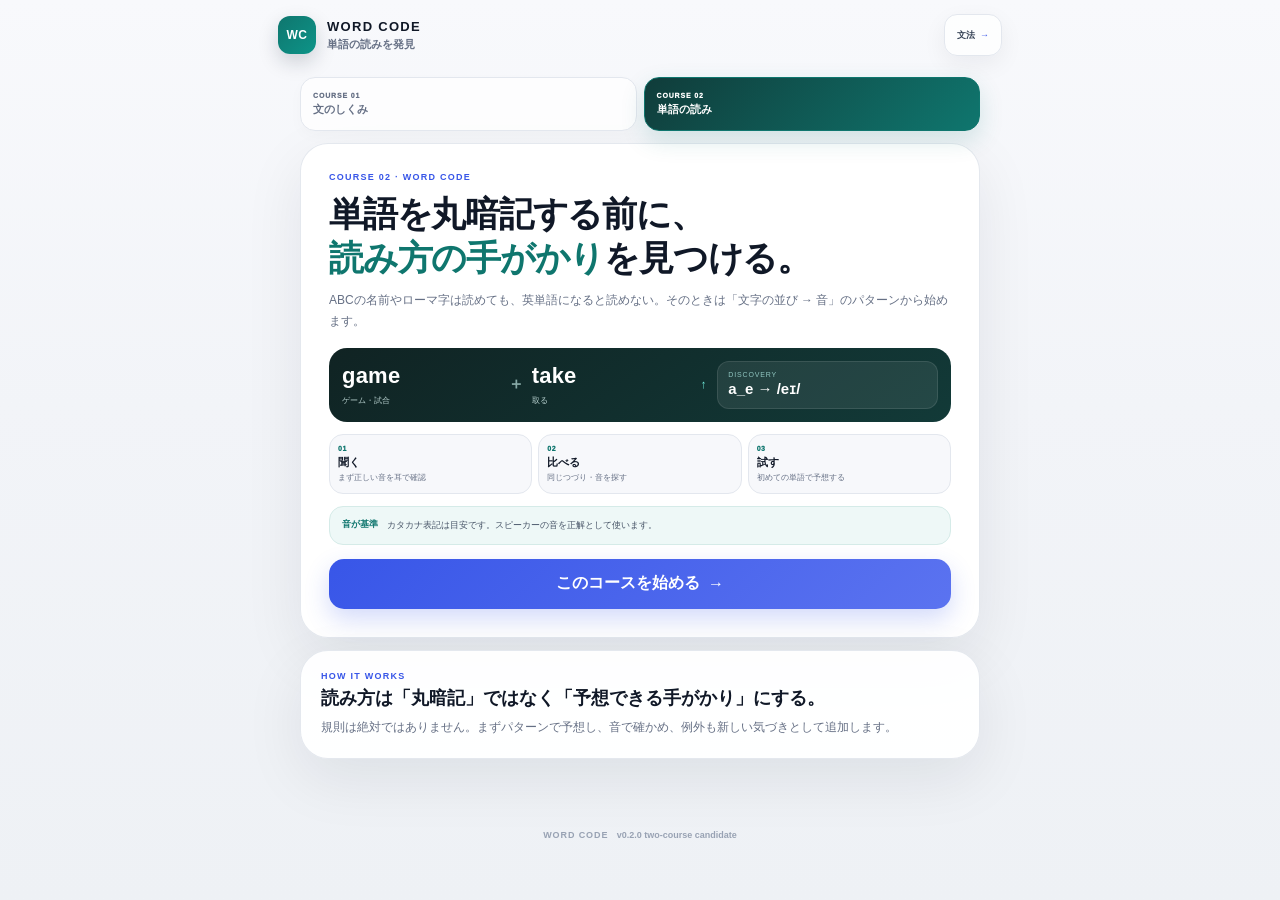
==== phonics.html @ 7e15d4ff "Update version" ====
<!doctype html>
<html lang="ja">
<head>
  <meta charset="utf-8">
  <meta name="viewport" content="width=device-width, initial-scale=1, viewport-fit=cover">
  <meta name="theme-color" content="#111a2b">
  <meta name="description" content="英単語の読み方を、音とつづりのパターンから発見する中学生向けコース。">
  <title>WORD CODE｜単語の読みを発見</title>
  <link rel="manifest" href="./manifest.webmanifest">
  <link rel="icon" href="./icon.svg" type="image/svg+xml">
  <link rel="stylesheet" href="./styles.css">
</head>
<body class="word-code-body">
  <div class="ambient ambient-one" aria-hidden="true"></div>
  <div class="ambient ambient-two" aria-hidden="true"></div>

  <header class="app-header">
    <a class="brand phonics-brand" href="./phonics.html" aria-label="WORD CODE 単語の読みを発見">
      <div class="brand-mark">WC</div>
      <div class="brand-copy"><strong>WORD CODE</strong><span>単語の読みを発見</span></div>
    </a>
    <div class="header-actions">
      <button id="phonicsHomeBtn" class="icon-button hidden" type="button" aria-label="WORD CODEホームへ戻る">
        <svg viewBox="0 0 24 24" aria-hidden="true"><path d="M4 11.5 12 5l8 6.5V20a1 1 0 0 1-1 1h-5v-6h-4v6H5a1 1 0 0 1-1-1v-8.5Z"/></svg>
      </button>
      <a class="course-jump-button" href="./index.html"><span>文法</span><b>→</b></a>
    </div>
  </header>

  <main class="shell phonics-shell">
    <section class="phonics-course-switcher" aria-label="コース切り替え">
      <a href="./index.html" class="course-tab"><small>COURSE 01</small><b>文のしくみ</b></a>
      <div class="course-tab active"><small>COURSE 02</small><b>単語の読み</b></div>
    </section>

    <section id="phonicsProgressCard" class="phonics-progress-card hidden">
      <div class="section-heading compact">
        <div><span class="section-kicker">SOUND MAP</span><h2>見つけた読みの手がかり</h2></div>
        <strong id="phonicsFoundCount" class="phonics-found-number">0</strong>
      </div>
      <div id="phonicsProgressMap" class="phonics-progress-map"></div>
    </section>

    <section id="phonicsIntroCard" class="phonics-card phonics-intro-card">
      <span class="section-kicker">COURSE 02 · WORD CODE</span>
      <h1>単語を丸暗記する前に、<br><em>読み方の手がかり</em>を見つける。</h1>
      <p class="phonics-lead">ABCの名前やローマ字は読めても、英単語になると読めない。そのときは「文字の並び → 音」のパターンから始めます。</p>
      <div class="phonics-example-hero">
        <div><span>game</span><small>ゲーム・試合</small></div>
        <i>＋</i>
        <div><span>take</span><small>取る</small></div>
        <b>→</b>
        <div class="phonics-discovery-chip"><small>DISCOVERY</small><strong>a_e → /eɪ/</strong></div>
      </div>
      <div class="phonics-principles">
        <article><span>01</span><b>聞く</b><small>まず正しい音を耳で確認</small></article>
        <article><span>02</span><b>比べる</b><small>同じつづり・音を探す</small></article>
        <article><span>03</span><b>試す</b><small>初めての単語で予想する</small></article>
      </div>
      <div class="phonics-audio-note"><b>音が基準</b><span>カタカナ表記は目安です。スピーカーの音を正解として使います。</span></div>
      <button id="phonicsStartBtn" class="primary-button full-button" type="button">このコースを始める <span>→</span></button>
    </section>

    <section id="phonicsHomeCard" class="phonics-card hidden">
      <div class="phonics-home-head"><span class="section-kicker">WORD CODE</span><h1>今日は、どう進める？</h1><p>新しい読みの手がかりを発見する。5問だけ使ってみる。見つけたパターンを振り返る。</p></div>
      <div class="mode-stack">
        <button id="phonicsDiscoverBtn" class="mode-card phonics-mode-discover" type="button"><span class="mode-index">01</span><span class="mode-copy"><b id="phonicsDiscoverTitle">読み方を発見する</b><small id="phonicsDiscoverText">似た単語を聞き比べて、次のパターンを見つける。</small></span><span class="mode-arrow">→</span></button>
        <button id="phonicsPracticeBtn" class="mode-card phonics-mode-practice" type="button"><span class="mode-index">02</span><span class="mode-copy"><b>5問だけ音を読む</b><small>発見済みのパターンだけ。苦手・久しぶりを少し多めに。</small></span><span class="mode-arrow">→</span></button>
        <button id="phonicsMemoryBtn" class="mode-card phonics-mode-memory" type="button"><span class="mode-index">03</span><span class="mode-copy"><b>5語だけ覚える</b><small>つづり → 音 → 意味をつないで、学校の単語暗記につなげる。</small></span><span class="mode-arrow">→</span></button>
        <button id="phonicsMapBtn" class="mode-card phonics-mode-map" type="button"><span class="mode-index">04</span><span class="mode-copy"><b>音の地図を見る</b><small>game / take、ee、ea など、見つけた手がかりをいつでも確認。</small></span><span class="mode-arrow">→</span></button>
      </div>
      <div class="phonics-mastery-panel"><div class="mastery-head"><span>今の手ごたえ</span><small>音のパターンごとに表示</small></div><div id="phonicsMasteryList" class="mastery-list"></div></div>
    </section>

    <section id="phonicsDiscoverCard" class="phonics-card hidden">
      <div class="phonics-question-head"><div><span id="phonicsStageCode" class="section-kicker">SOUND 01</span><h1 id="phonicsStageTitle">読み方を比べる</h1><p id="phonicsStageLead"></p></div><span id="phonicsStageCounter" class="phonics-counter">1 / 10</span></div>
      <div class="phonics-instruction"><span>LISTEN & COMPARE</span><b>単語を押して音を聞く。共通しているところを探す。</b></div>
      <div id="phonicsExampleGrid" class="phonics-word-grid"></div>
      <div class="phonics-question-box"><small>YOUR GUESS</small><b id="phonicsGuessPrompt">何が読みの手がかりになっていそう？</b><div id="phonicsGuessOptions" class="phonics-guess-options"></div></div>
    </section>

    <section id="phonicsRevealCard" class="phonics-card hidden">
      <div class="phonics-reveal-head"><span class="section-kicker">PATTERN FOUND</span><span id="phonicsRevealCode" class="phonics-pattern-pill"></span></div>
      <div class="phonics-reveal-mark">↗</div>
      <h1 id="phonicsRevealTitle"></h1>
      <div id="phonicsRevealRule" class="phonics-rule-reveal"></div>
      <div id="phonicsContrastArea" class="phonics-contrast-area"></div>
      <div class="phonics-probe-box"><span>TRY A NEW WORD</span><p>まだ音を聞かずに、今見つけた手がかりで読んでみる。</p><div id="phonicsProbeWord" class="phonics-probe-word"></div><button id="phonicsProbeAudioBtn" class="phonics-audio-primary" type="button"><span class="speaker-icon">▶</span><span>音を確かめる</span></button><p id="phonicsProbePrompt" class="phonics-probe-prompt"></p></div>
      <button id="phonicsRevealNextBtn" class="primary-button full-button" type="button" disabled>次へ <span>→</span></button>
    </section>

    <section id="phonicsMapCard" class="phonics-card hidden">
      <div class="phonics-home-head"><span class="section-kicker">SOUND MAP</span><h1>見つけた音の地図</h1><p>わからなくなったときは、ここに戻る。未発見の規則は先に見せません。</p></div>
      <div id="phonicsMapList" class="phonics-map-list"></div>
      <button id="phonicsMapHomeBtn" class="text-button full-button" type="button">ホームへ戻る</button>
    </section>

    <section id="phonicsPracticeCard" class="phonics-card hidden">
      <div class="phonics-question-head"><div><span class="section-kicker">5 WORD PRACTICE</span><h1>このつづり、どの音の仲間？</h1><p>先に予想してから、音を確かめます。</p></div><span id="phonicsPracticeCounter" class="phonics-counter">1 / 5</span></div>
      <div id="phonicsPracticeDots" class="practice-progress"></div>
      <div class="phonics-practice-stage"><span id="phonicsPracticeFocus" class="phonics-focus-label">PATTERN</span><div id="phonicsPracticeWord" class="phonics-big-word"></div><button id="phonicsMeaningBtn" class="phonics-meaning-button" type="button">意味を見る</button><p id="phonicsPracticeMeaning" class="phonics-practice-meaning hidden"></p></div>
      <div id="phonicsSoundChoices" class="phonics-sound-choices"></div>
      <button id="phonicsPracticeCheckBtn" class="primary-button full-button" type="button" disabled>答えを決める</button>
    </section>

    <section id="phonicsPracticeFeedbackCard" class="phonics-card hidden">
      <span id="phonicsFeedbackKicker" class="section-kicker">CHECK</span>
      <div id="phonicsFeedbackMark" class="phonics-reveal-mark">✓</div>
      <h1 id="phonicsFeedbackTitle"></h1>
      <div id="phonicsFeedbackRule" class="phonics-rule-reveal"></div>
      <button id="phonicsFeedbackAudioBtn" class="phonics-audio-primary" type="button"><span class="speaker-icon">▶</span><span>実際の音を聞く</span></button>
      <button id="phonicsPracticeNextBtn" class="primary-button full-button" type="button">次の単語</button>
    </section>

    <section id="phonicsMemoryCard" class="phonics-card hidden">
      <div class="phonics-question-head"><div><span class="section-kicker">WORD MEMORY · 5</span><h1>読める音から、意味につなぐ。</h1><p>単語を見て先に読んでみる。音で確かめてから、意味を選びます。</p></div><span id="phonicsMemoryCounter" class="phonics-counter">1 / 5</span></div>
      <div id="phonicsMemoryDots" class="practice-progress"></div>
      <div class="phonics-practice-stage phonics-memory-stage"><span id="phonicsMemoryPattern" class="phonics-focus-label">PATTERN</span><div id="phonicsMemoryWord" class="phonics-big-word"></div><button id="phonicsMemoryAudioBtn" class="phonics-audio-primary" type="button"><span class="speaker-icon">▶</span><span>先に読んでから、音を聞く</span></button></div>
      <div id="phonicsMemoryMeaningArea" class="phonics-memory-meaning-area hidden"><span>MEANING</span><b>この単語の意味は？</b><div id="phonicsMemoryOptions" class="phonics-memory-options"></div></div>
    </section>

    <section id="phonicsMemoryFeedbackCard" class="phonics-card hidden">
      <span id="phonicsMemoryFeedbackKicker" class="section-kicker">WORD LINK</span>
      <div id="phonicsMemoryFeedbackMark" class="phonics-reveal-mark">✓</div>
      <h1 id="phonicsMemoryFeedbackTitle"></h1>
      <div id="phonicsMemoryFeedbackBody" class="phonics-rule-reveal"></div>
      <button id="phonicsMemoryNextBtn" class="primary-button full-button" type="button">次の単語</button>
    </section>

    <section id="phonicsMemoryCompleteCard" class="phonics-card hidden">
      <span class="section-kicker">WORD MEMORY COMPLETE</span>
      <div class="challenge-complete-score"><strong id="phonicsMemoryScore">0</strong><span>/5</span></div>
      <h1>5語、つづり・音・意味をつないだ。</h1>
      <p id="phonicsMemoryMessage"></p>
      <div id="phonicsMemoryResults" class="phonics-practice-results"></div>
      <button id="phonicsMemoryAgainBtn" class="primary-button full-button" type="button">もう5語</button>
      <button id="phonicsMemoryHomeBtn" class="text-button full-button" type="button">ホームへ戻る</button>
    </section>

    <section id="phonicsPracticeCompleteCard" class="phonics-card hidden">
      <span class="section-kicker">PRACTICE COMPLETE</span>
      <div class="challenge-complete-score"><strong id="phonicsPracticeScore">0</strong><span>/5</span></div>
      <h1>5語、音の手がかりを使った。</h1>
      <p id="phonicsPracticeMessage"></p>
      <div id="phonicsPracticeResults" class="phonics-practice-results"></div>
      <button id="phonicsPracticeAgainBtn" class="primary-button full-button" type="button">もう5問</button>
      <button id="phonicsPracticeHomeBtn" class="text-button full-button" type="button">ホームへ戻る</button>
    </section>

    <section class="principle-card phonics-bottom-principle"><span class="section-kicker">HOW IT WORKS</span><h2>読み方は「丸暗記」ではなく「予想できる手がかり」にする。</h2><p>規則は絶対ではありません。まずパターンで予想し、音で確かめ、例外も新しい気づきとして追加します。</p></section>
  </main>

  <div id="phonicsToast" class="toast hidden" role="status" aria-live="polite"></div>
  <footer><p>WORD CODE <span>v0.2.0 two-course candidate</span></p></footer>
  <script src="./data/phonics-bank.js"></script>
  <script src="./phonics-core.js"></script>
  <script src="./phonics.js"></script>
</body>
</html>
---- styles.css ----
:root{
  color-scheme:light;
  --bg:#f2f4f8;--surface:#ffffff;--surface-2:#f7f8fb;--ink:#101827;--ink-2:#344054;--muted:#667085;
  --line:#e3e7ee;--line-strong:#d0d5dd;--navy:#111a2b;--accent:#3856e8;--accent-2:#5b73f0;
  --accent-soft:#eef1ff;--good:#0f8a62;--good-soft:#e9f8f2;--warn:#bd6b18;--warn-soft:#fff3df;--danger:#b42318;--danger-soft:#fff0ee;
  --s:#2f63c7;--v:#7651c7;--o:#b76121;--c:#12826d;--m:#596879;--unknown:#596579;
  --shadow:0 20px 60px rgba(16,24,39,.08);--shadow-sm:0 8px 24px rgba(16,24,39,.06);
  --radius-xl:28px;--radius-lg:20px;--radius-md:15px;--safe-bottom:env(safe-area-inset-bottom,0px)
}
*{box-sizing:border-box}
html{font-family:-apple-system,BlinkMacSystemFont,"Segoe UI","Noto Sans JP","Yu Gothic UI","Yu Gothic",Meiryo,sans-serif;background:var(--bg);color:var(--ink);-webkit-text-size-adjust:100%}
body{margin:0;min-height:100vh;min-height:100dvh;background:linear-gradient(180deg,#f8f9fc 0,#f2f4f8 45%,#eef1f5 100%);overflow-x:hidden}
button,select,input{font:inherit}button{cursor:pointer;-webkit-tap-highlight-color:transparent;touch-action:manipulation}button:focus-visible,select:focus-visible,input:focus-visible{outline:3px solid rgba(56,86,232,.28);outline-offset:3px}
svg{width:1.2em;height:1.2em;fill:none;stroke:currentColor;stroke-width:1.8;stroke-linecap:round;stroke-linejoin:round}
.hidden{display:none!important}.sr-only{position:absolute!important;width:1px!important;height:1px!important;padding:0!important;margin:-1px!important;overflow:hidden!important;clip:rect(0,0,0,0)!important;white-space:nowrap!important;border:0!important}
.ambient{position:fixed;border-radius:50%;filter:blur(80px);pointer-events:none;z-index:-1;opacity:.22}.ambient-one{width:260px;height:260px;background:#8aa0ff;top:-90px;right:-100px}.ambient-two{width:230px;height:230px;background:#a9d8cf;left:-110px;top:55vh}

.app-header{width:min(100%,760px);margin:0 auto;padding:max(14px,env(safe-area-inset-top)) 18px 8px;display:flex;align-items:center;justify-content:space-between;gap:16px}
.brand{display:flex;align-items:center;gap:11px;min-width:0}.brand-mark{width:38px;height:38px;border-radius:12px;background:var(--navy);color:#fff;display:grid;place-items:center;font-size:12px;font-weight:900;letter-spacing:.05em;box-shadow:0 8px 20px rgba(17,26,43,.18)}
.brand-copy{display:grid;line-height:1.15}.brand-copy strong{font-size:13px;letter-spacing:.1em}.brand-copy span{font-size:11px;color:var(--muted);margin-top:3px;font-weight:650}
.icon-button,.mini-button,.close-button,.notebook-button{border:0;background:transparent;color:var(--ink);display:grid;place-items:center}.icon-button{width:42px;height:42px;border-radius:13px;background:rgba(255,255,255,.78);border:1px solid rgba(227,231,238,.9);box-shadow:var(--shadow-sm)}.icon-button svg{width:20px;height:20px}.header-actions{display:flex;align-items:center;gap:7px}.notebook-button{height:42px;min-width:68px;padding:0 10px;border-radius:13px;background:rgba(255,255,255,.78);border:1px solid rgba(227,231,238,.9);box-shadow:var(--shadow-sm);display:flex;align-items:center;justify-content:center;gap:5px;font-size:10px;font-weight:850;color:var(--ink-2)}.notebook-button svg{width:17px;height:17px}.notebook-button:active{transform:scale(.98)}
.shell{width:min(100%,720px);margin:0 auto;padding:8px 14px calc(46px + var(--safe-bottom))}

.top-status{display:flex;align-items:center;justify-content:space-between;gap:8px;margin:5px 2px 12px}.scope-pill,.streak-pill{display:inline-flex;align-items:center;gap:7px;border-radius:999px;background:rgba(255,255,255,.74);border:1px solid rgba(227,231,238,.92);padding:7px 10px;font-size:11px;color:var(--ink-2);font-weight:750;backdrop-filter:blur(10px)}
.scope-pill .dot{width:7px;height:7px;border-radius:50%;background:var(--good);box-shadow:0 0 0 4px rgba(15,138,98,.08)}.streak-mark{color:var(--accent);font-weight:900}.streak-pill b{color:var(--ink);font-size:13px}
.rule-map-card,.hero-card,.home-card,.game-card,.feedback-card,.complete-card,.practice-complete-card,.principle-card{background:rgba(255,255,255,.94);border:1px solid rgba(227,231,238,.95);box-shadow:var(--shadow);border-radius:var(--radius-xl)}
.rule-map-card{padding:16px 16px 15px;margin-bottom:12px}.section-heading{display:flex;align-items:flex-start;justify-content:space-between;gap:12px}.section-heading.compact h2{font-size:15px;margin:2px 0 0}.section-kicker{display:block;font-size:9px;letter-spacing:.14em;font-weight:900;color:var(--accent)}.success-number{font-size:24px;line-height:1;color:var(--navy)}.success-number::after{content:" CLEAR";font-size:8px;letter-spacing:.09em;color:var(--muted);margin-left:4px}
.rule-map{display:grid;grid-template-columns:repeat(6,1fr);gap:0;margin-top:14px;position:relative}.rule-map::before{content:"";position:absolute;left:7%;right:7%;top:12px;height:2px;background:#e4e7ec;z-index:0}.rule-node{position:relative;z-index:1;display:grid;justify-items:center;gap:5px;min-width:0;border:0;background:transparent;padding:0;color:inherit}.rule-node.can-review{cursor:pointer}.rule-node.can-review:focus-visible .rule-dot{outline:3px solid rgba(56,86,232,.23);outline-offset:3px}.rule-node.locked{cursor:default}.rule-dot{width:25px;height:25px;border-radius:50%;background:#f2f4f7;border:2px solid #d0d5dd;display:grid;place-items:center;color:#98a2b3;font-size:9px;font-weight:900;transition:.25s}.rule-node b{font-size:9px;color:#98a2b3;white-space:nowrap}.rule-node.done .rule-dot{background:var(--navy);border-color:var(--navy);color:#fff;box-shadow:0 0 0 4px rgba(17,26,43,.07)}.rule-node.done b{color:var(--ink-2)}.rule-node.current .rule-dot{background:#fff;border-color:var(--accent);color:var(--accent);box-shadow:0 0 0 5px rgba(56,86,232,.1)}.rule-node.current b{color:var(--accent)}

.hero-card{padding:27px 20px 22px;overflow:hidden;position:relative}.hero-card::after{content:"";position:absolute;width:190px;height:190px;border:32px solid rgba(56,86,232,.035);border-radius:50%;right:-85px;top:-85px;pointer-events:none}.mission-label{display:flex;align-items:center;gap:8px;font-size:9px;letter-spacing:.13em;font-weight:900;color:var(--muted)}.mission-label i{height:1px;width:28px;background:var(--line-strong)}
.hero-card h1,.game-card h1,.feedback-card h1,.complete-card h1{font-size:clamp(27px,7vw,38px);line-height:1.25;letter-spacing:-.035em;margin:14px 0 12px}.hero-card h1 em{font-style:normal;color:var(--accent);font-size:1.12em}.hero-lead{font-size:14px;line-height:1.8;color:var(--muted);margin:0 0 20px;max-width:560px}
.starter-roles{display:grid;grid-template-columns:1fr 1fr;gap:9px}.starter-role{border-radius:17px;padding:13px;display:flex;gap:11px;align-items:center;border:1px solid transparent}.role-surface-s{background:#edf3ff;border-color:#dce7fb}.role-surface-v{background:#f3efff;border-color:#e8defb}.role-symbol{width:39px;height:39px;border-radius:12px;background:#fff;display:grid;place-items:center;font-size:18px;font-weight:950;box-shadow:0 5px 15px rgba(16,24,40,.05)}.role-surface-s .role-symbol{color:var(--s)}.role-surface-v .role-symbol{color:var(--v)}.starter-role b,.starter-role small{display:block}.starter-role b{font-size:12px}.starter-role small{font-size:9px;color:var(--muted);margin-top:3px}
.permission-note{margin:16px 0 18px;padding:12px 13px;border:1px solid var(--line);border-radius:16px;display:flex;gap:10px;align-items:flex-start;background:var(--surface-2)}.permission-icon{width:27px;height:27px;flex:0 0 27px;border-radius:9px;background:var(--navy);color:#fff;display:grid;place-items:center;font-weight:900}.permission-note p{font-size:12px;line-height:1.65;color:var(--ink-2);margin:1px 0 0}
.primary-button{border:0;background:linear-gradient(135deg,var(--accent),var(--accent-2));color:#fff;border-radius:15px;min-height:50px;padding:12px 17px;font-weight:850;box-shadow:0 10px 24px rgba(56,86,232,.22);transition:transform .12s ease,box-shadow .12s ease,opacity .12s}.primary-button:active{transform:scale(.985);box-shadow:0 6px 16px rgba(56,86,232,.2)}.primary-button:disabled{opacity:.32;box-shadow:none;cursor:not-allowed}.primary-button svg{width:19px;height:19px}.hero-action,.full-button{width:100%;display:flex;align-items:center;justify-content:center;gap:8px}.hero-action{min-height:56px;font-size:15px}

.game-card{padding:20px 16px 14px;overflow:visible}.question-head{display:flex;align-items:flex-start;justify-content:space-between;gap:12px}.question-meta{display:flex;gap:7px;align-items:center}.question-meta span{font-size:9px;letter-spacing:.09em;font-weight:900;padding:5px 7px;border-radius:7px;background:#f2f4f7;color:var(--muted)}.game-card h1{font-size:23px;margin:9px 0 5px}.question-tools{display:flex;gap:6px;flex:0 0 auto}.game-card #questionKicker{font-size:11px;color:var(--muted);margin:0;line-height:1.55}.mini-button{min-width:48px;height:48px;border-radius:14px;background:var(--surface-2);border:1px solid var(--line);font-size:9px;font-weight:800;color:var(--muted);gap:1px}.mini-button svg{width:18px;height:18px}.mini-button span{display:block}
.hint-box{margin:14px 0 0;padding:12px 13px;border-radius:15px;background:#f8f9fc;border:1px solid var(--line);color:var(--muted);font-size:11px;line-height:1.75;animation:slideDown .18s ease-out}.hint-box .hint-row+.hint-row{border-top:1px solid #eceff3;margin-top:8px;padding-top:8px}.hint-wordline{display:flex;align-items:center;justify-content:space-between;gap:8px}.hint-box strong{color:var(--ink);font-size:12px}.hint-ja{display:block;margin-top:3px;color:var(--muted)}.pos-badge{flex:0 0 auto;padding:3px 6px;border-radius:7px;background:#eef1f6;color:#596579;font-size:8px;font-weight:850;letter-spacing:.01em}
.sentence-stage{position:relative;min-height:226px;margin:15px -5px 7px;border-radius:22px;background:linear-gradient(160deg,#121b2d 0%,#172238 100%);overflow:hidden;display:grid;place-items:center;padding:23px 13px}.sentence-stage::after{content:"";position:absolute;width:160px;height:160px;border:1px solid rgba(255,255,255,.06);border-radius:50%;top:-85px;right:-50px}.stage-grid{position:absolute;inset:0;background-image:linear-gradient(rgba(255,255,255,.025) 1px,transparent 1px),linear-gradient(90deg,rgba(255,255,255,.025) 1px,transparent 1px);background-size:22px 22px;mask-image:linear-gradient(to bottom,black,transparent 90%)}
.sentence-area{position:relative;z-index:1;width:100%;display:flex;flex-wrap:wrap;justify-content:center;align-items:stretch;gap:8px}.chunk{position:relative;flex:0 1 auto;min-width:76px;min-height:70px;padding:24px 12px 11px;border:1px solid rgba(255,255,255,.15);border-radius:15px;background:rgba(255,255,255,.08);color:#fff;font-size:clamp(18px,5vw,25px);font-weight:800;letter-spacing:-.02em;backdrop-filter:blur(8px);transition:transform .12s ease,border-color .15s ease,background .15s ease;box-shadow:inset 0 1px rgba(255,255,255,.06)}.chunk:active{transform:scale(.97)}.chunk .assigned{position:absolute;top:7px;left:8px;min-width:21px;height:19px;border-radius:7px;display:grid;place-items:center;padding:0 6px;color:#fff;font-size:9px;font-weight:900;line-height:1}
.chunk[data-role="S"]{border-color:rgba(85,139,237,.75);background:rgba(47,99,199,.18)}.chunk[data-role="S"] .assigned{background:var(--s)}.chunk[data-role="V"]{border-color:rgba(167,125,232,.74);background:rgba(118,81,199,.2)}.chunk[data-role="V"] .assigned{background:var(--v)}.chunk[data-role="O"]{border-color:rgba(225,146,84,.78);background:rgba(183,97,33,.2)}.chunk[data-role="O"] .assigned{background:var(--o)}.chunk[data-role="C"]{border-color:rgba(64,183,159,.75);background:rgba(18,130,109,.2)}.chunk[data-role="C"] .assigned{background:var(--c)}.chunk[data-role="M"]{border-color:rgba(159,176,195,.68);background:rgba(89,104,121,.22)}.chunk[data-role="M"] .assigned{background:var(--m)}.chunk[data-role="?"]{border-style:dashed;border-color:rgba(255,255,255,.35);background:rgba(255,255,255,.04)}.chunk[data-role="?"] .assigned{background:var(--unknown)}
.selected-role-line{display:flex;align-items:center;gap:7px;min-height:28px;padding:0 4px;color:var(--muted)}.selected-role-line>span{font-size:8px;letter-spacing:.12em;font-weight:900}.selected-role-line b{font-size:11px;color:var(--ink)}.selected-role-line i{height:1px;flex:1;background:var(--line)}.selected-role-line small{font-size:9px}
.control-dock{position:sticky;bottom:calc(8px + var(--safe-bottom));z-index:20;margin:7px -4px -2px;padding:9px;border:1px solid rgba(218,223,232,.96);border-radius:19px;background:rgba(255,255,255,.9);box-shadow:0 14px 38px rgba(16,24,40,.14);backdrop-filter:blur(18px)}.role-palette{display:grid;grid-template-columns:repeat(3,minmax(0,1fr));gap:7px}.role-button{min-height:48px;border:1px solid var(--line);border-radius:13px;background:#f7f8fa;color:var(--ink-2);display:grid;place-items:center;padding:6px 5px;transition:.12s;overflow:hidden}.role-button .role-main{font-size:16px;font-weight:950;line-height:1}.role-button .role-sub{font-size:8px;color:var(--muted);margin-top:3px;white-space:nowrap}.role-button.active{border-color:currentColor;box-shadow:inset 0 0 0 1px currentColor;transform:translateY(-1px)}.role-button[data-role="S"].active{color:var(--s);background:#edf3ff}.role-button[data-role="V"].active{color:var(--v);background:#f3efff}.role-button[data-role="O"].active{color:var(--o);background:#fff3ea}.role-button[data-role="C"].active{color:var(--c);background:#ecf8f5}.role-button[data-role="M"].active{color:var(--m);background:#f1f4f6}.role-button[data-role="?"].active{color:var(--unknown);background:#f2f4f7}
.dock-actions{display:grid;grid-template-columns:auto 1fr;gap:8px;margin-top:8px}.text-button{border:0;background:transparent;border-radius:12px;min-width:66px;color:var(--muted);font-size:11px;font-weight:750}.check-button{min-height:49px;display:flex;align-items:center;justify-content:center;gap:7px}

.feedback-card{position:relative;padding:23px 19px 18px;overflow:hidden;animation:cardIn .28s cubic-bezier(.2,.9,.25,1)}.feedback-topline{display:flex;justify-content:space-between;align-items:center;color:var(--muted);font-size:9px;letter-spacing:.12em;font-weight:900}.feedback-pattern{color:var(--accent)}.feedback-icon{width:54px;height:54px;border-radius:17px;margin-top:18px;background:var(--good-soft);color:var(--good);display:grid;place-items:center;font-size:26px;font-weight:950}.feedback-card.is-wrong .feedback-icon{background:var(--danger-soft);color:var(--danger)}.feedback-card.is-discovery{background:linear-gradient(160deg,#111a2b,#182641);border-color:#202f4c;color:#fff}.feedback-card.is-discovery::after{content:"";position:absolute;width:210px;height:210px;border:1px solid rgba(119,145,255,.18);border-radius:50%;right:-90px;top:-80px;box-shadow:0 0 60px rgba(82,110,235,.13)}.feedback-card.is-discovery .feedback-topline,.feedback-card.is-discovery .feedback-body{color:#aebbd0}.feedback-card.is-discovery .feedback-icon{background:rgba(99,123,239,.16);border:1px solid rgba(133,152,255,.28);color:#aab9ff}.feedback-card h1{font-size:26px;margin:12px 0 9px;position:relative;z-index:1}.feedback-body{font-size:13px;line-height:1.8;color:var(--muted);position:relative;z-index:1}.feedback-body p{margin:0 0 10px}.feedback-body strong{color:var(--ink)}.feedback-card.is-discovery .feedback-body strong{color:#fff}
.discovery-box{margin:13px 0;padding:14px;border-radius:16px;background:rgba(255,255,255,.07);border:1px solid rgba(255,255,255,.1);color:#e8eef8}.discovery-box .unlock-line{display:flex;align-items:center;gap:10px;margin-bottom:7px}.discovery-box .unlock-role{width:40px;height:40px;border-radius:12px;background:#fff;color:var(--accent);display:grid;place-items:center;font-size:20px;font-weight:950}.discovery-box .unlock-copy b{display:block;font-size:13px}.discovery-box .unlock-copy span{font-size:9px;color:#aebbd0;letter-spacing:.08em}.compare-table{display:grid;grid-template-columns:1fr;gap:6px;margin:12px 0}.compare-cell{border-radius:12px;padding:10px 11px;background:rgba(255,255,255,.06);border:1px solid rgba(255,255,255,.09);font-size:11px}.compare-arrow{text-align:center;color:#8192ad;font-size:10px}.answer-strip{display:flex;flex-wrap:wrap;gap:6px;margin:16px 0}.answer-item{display:inline-flex;align-items:center;gap:5px;padding:7px 9px;border:1px solid var(--line);background:var(--surface-2);border-radius:10px;font-size:11px;color:var(--ink-2)}.answer-item strong{display:grid;place-items:center;min-width:20px;height:20px;border-radius:7px;background:var(--navy);color:#fff;font-size:9px}.feedback-card.is-discovery .answer-item{background:rgba(255,255,255,.06);border-color:rgba(255,255,255,.1);color:#e5eaf2}.feedback-card.is-discovery .answer-item strong{background:#fff;color:var(--navy)}

.complete-card{padding:28px 20px 22px;text-align:left}.complete-mark{width:52px;height:52px;border-radius:17px;background:var(--navy);color:#fff;display:grid;place-items:center;font-size:24px;font-weight:900;margin-bottom:18px}.complete-card h1{font-size:29px}.complete-card>p{font-size:13px;color:var(--muted);line-height:1.8}.rule-summary{display:grid;grid-template-columns:repeat(3,1fr);gap:7px;margin:18px 0}.rule-summary span{border:1px solid var(--line);border-radius:12px;padding:10px 5px;text-align:center;font-size:12px;font-weight:900;background:var(--surface-2)}.complete-next{padding:12px 13px;border-radius:14px;background:var(--accent-soft);color:#3443a0!important}.principle-card{margin-top:12px;padding:20px}.principle-card h2{font-size:18px;margin:5px 0 7px}.principle-card p{font-size:12px;color:var(--muted);line-height:1.8;margin:0}

.sheet-backdrop{position:fixed;inset:0;background:rgba(9,14,25,.42);backdrop-filter:blur(3px);z-index:50;animation:fadeIn .16s ease}.settings-sheet{position:fixed;z-index:60;left:50%;bottom:0;transform:translateX(-50%);width:min(100%,720px);max-height:min(88dvh,700px);overflow:auto;background:#fff;border-radius:26px 26px 0 0;padding:10px 18px calc(20px + var(--safe-bottom));box-shadow:0 -24px 70px rgba(16,24,40,.22);animation:sheetUp .24s cubic-bezier(.2,.9,.25,1)}.sheet-handle{width:38px;height:4px;border-radius:999px;background:#d0d5dd;margin:1px auto 14px}.sheet-heading{display:flex;align-items:flex-start;justify-content:space-between}.sheet-heading h2{font-size:25px;margin:3px 0 0}.close-button{width:38px;height:38px;border-radius:12px;background:#f2f4f7;font-size:23px;color:var(--muted)}.sheet-lead{font-size:12px;color:var(--muted);margin:8px 0 16px}.settings-grid{display:grid;grid-template-columns:1fr 1fr;gap:9px}.settings-grid label{font-size:10px;color:var(--muted);font-weight:800}.settings-grid select{display:block;width:100%;height:50px;margin-top:6px;padding:0 12px;border:1px solid var(--line);border-radius:13px;background:#fff;color:var(--ink);font-weight:750}.toggle-row{display:flex;justify-content:space-between;align-items:center;gap:12px;padding:14px 1px;border-bottom:1px solid var(--line)}.toggle-row span b,.toggle-row span small{display:block}.toggle-row span b{font-size:12px}.toggle-row span small{font-size:9px;color:var(--muted);margin-top:3px}.toggle-row input{position:absolute;opacity:0;pointer-events:none}.toggle-row i{position:relative;width:44px;height:25px;flex:0 0 44px;border-radius:999px;background:#d0d5dd;transition:.18s}.toggle-row i::after{content:"";position:absolute;width:19px;height:19px;left:3px;top:3px;border-radius:50%;background:#fff;box-shadow:0 2px 7px rgba(16,24,40,.15);transition:.18s}.toggle-row input:checked+i{background:var(--accent)}.toggle-row input:checked+i::after{transform:translateX(19px)}.data-chip{display:inline-block;margin:13px 0 14px;padding:6px 8px;border-radius:8px;background:var(--warn-soft);color:#925315;font-size:9px;font-weight:850}.reset-button{width:100%;min-height:42px;margin-top:8px;border:0;background:transparent;color:var(--danger);font-size:11px;font-weight:750}.fine-print{font-size:9px;color:#98a2b3;line-height:1.65;margin:8px 0 0}.notebook-sheet{position:fixed;z-index:60;left:50%;bottom:0;transform:translateX(-50%);width:min(100%,720px);max-height:min(91dvh,760px);overflow:auto;background:#fff;border-radius:26px 26px 0 0;padding:10px 18px calc(20px + var(--safe-bottom));box-shadow:0 -24px 70px rgba(16,24,40,.22);animation:sheetUp .24s cubic-bezier(.2,.9,.25,1)}.notebook-lead{max-width:560px}.notebook-status{display:flex;align-items:center;justify-content:space-between;gap:12px;margin:4px 0 13px;padding:10px 11px;border-radius:13px;background:var(--surface-2);border:1px solid var(--line)}.notebook-status span{font-size:13px;font-weight:950;color:var(--accent)}.notebook-status b{font-size:9px;color:var(--muted);letter-spacing:.04em}.notebook-list{display:grid;gap:9px;margin-bottom:14px}.note-card{scroll-margin-top:16px;border:1px solid var(--line);border-radius:18px;padding:14px;background:#fff}.note-card.is-focus{border-color:#aab7f7;box-shadow:0 0 0 4px rgba(56,86,232,.08)}.note-card-head{display:flex;align-items:center;gap:10px;margin-bottom:9px}.note-badge{min-width:45px;height:34px;padding:0 9px;border-radius:11px;background:var(--navy);color:#fff;display:grid;place-items:center;font-size:12px;font-weight:950;letter-spacing:.02em}.note-card-head div{min-width:0}.note-card-head h3{font-size:14px;margin:0 0 2px}.note-card-head p{font-size:9px;color:var(--muted);margin:0}.note-explain{font-size:12px;line-height:1.75;color:var(--ink-2);margin:0}.note-key{margin-top:10px;padding:10px 11px;border-radius:13px;background:var(--accent-soft);font-size:11px;line-height:1.65;color:#3443a0;font-weight:720}.note-compare{display:grid;grid-template-columns:1fr;gap:5px;margin-top:9px}.note-example{padding:9px 10px;border-radius:11px;background:var(--surface-2);border:1px solid var(--line);font-size:10px;color:var(--ink-2)}.note-example strong{color:var(--ink)}.note-saved{display:flex;align-items:center;gap:6px;margin-top:10px;color:var(--good);font-size:9px;font-weight:850}.note-saved::before{content:"✓";width:17px;height:17px;border-radius:6px;background:var(--good-soft);display:grid;place-items:center}.discovery-saved{margin-top:10px;padding:9px 10px;border-radius:11px;background:rgba(255,255,255,.07);border:1px solid rgba(255,255,255,.1);font-size:10px;color:#c8d2e3}.discovery-saved strong{color:#fff}.mini-button#quickNotebookBtn{color:var(--accent);background:var(--accent-soft);border-color:#dce3ff}.toast{position:fixed;z-index:100;left:50%;bottom:calc(22px + var(--safe-bottom));transform:translateX(-50%);padding:10px 14px;border-radius:999px;background:rgba(17,26,43,.94);color:#fff;font-size:11px;font-weight:750;box-shadow:0 10px 30px rgba(16,24,40,.18);animation:toastIn .18s ease}
footer{text-align:center;padding:16px 0 calc(22px + var(--safe-bottom));font-size:9px;letter-spacing:.1em;font-weight:850;color:#98a2b3}footer span{font-weight:600;letter-spacing:0;margin-left:5px}

@keyframes cardIn{from{opacity:0;transform:translateY(10px) scale(.99)}to{opacity:1;transform:none}}@keyframes sheetUp{from{transform:translate(-50%,20px);opacity:0}to{transform:translate(-50%,0);opacity:1}}@keyframes fadeIn{from{opacity:0}to{opacity:1}}@keyframes slideDown{from{opacity:0;transform:translateY(-5px)}to{opacity:1;transform:none}}@keyframes toastIn{from{opacity:0;transform:translate(-50%,8px)}to{opacity:1;transform:translate(-50%,0)}}
@media(min-width:640px){.shell{padding-left:20px;padding-right:20px}.hero-card,.home-card,.game-card,.feedback-card,.complete-card,.practice-complete-card{padding-left:28px;padding-right:28px}.sentence-stage{min-height:260px}.control-dock{position:static}.role-palette{grid-template-columns:repeat(6,1fr)}.compare-table{grid-template-columns:1fr auto 1fr;align-items:center}.compare-arrow{transform:rotate(-90deg)}}
@media(max-width:380px){.brand-copy span{display:none}.notebook-button{min-width:42px;width:42px;padding:0}.notebook-button span{display:none}.question-tools{gap:4px}.starter-roles{grid-template-columns:1fr}.rule-node b{font-size:8px}.hero-card h1{font-size:27px}.sentence-stage{min-height:210px}.chunk{min-width:70px;padding-left:9px;padding-right:9px}.settings-grid{grid-template-columns:1fr 1fr}}
@media(prefers-reduced-motion:reduce){*,*::before,*::after{scroll-behavior:auto!important;animation-duration:.01ms!important;animation-iteration-count:1!important;transition-duration:.01ms!important}}


/* v0.1.3: three-mode home + adaptive five-question practice */
.home-card{padding:24px 18px 18px;animation:cardIn .2s ease}.home-intro h1{font-size:clamp(25px,6.8vw,34px);line-height:1.25;letter-spacing:-.035em;margin:8px 0 7px}.home-intro p{font-size:12px;line-height:1.75;color:var(--muted);margin:0 0 17px}.mode-stack{display:grid;gap:9px}.mode-card{width:100%;min-height:78px;border:1px solid var(--line);border-radius:18px;background:#fff;padding:12px 12px;display:grid;grid-template-columns:34px 1fr 28px;align-items:center;gap:9px;text-align:left;color:var(--ink);box-shadow:0 5px 16px rgba(16,24,39,.035);transition:transform .12s ease,border-color .12s ease,box-shadow .12s ease}.mode-card:active{transform:scale(.988)}.mode-card:hover{border-color:#cad2e3;box-shadow:0 8px 22px rgba(16,24,39,.055)}.mode-index{width:32px;height:32px;border-radius:10px;background:var(--surface-2);display:grid;place-items:center;font-size:9px;font-weight:950;color:var(--muted);letter-spacing:.06em}.mode-copy{min-width:0}.mode-copy b,.mode-copy small{display:block}.mode-copy b{font-size:13px;line-height:1.35}.mode-copy small{margin-top:4px;font-size:9.5px;line-height:1.55;color:var(--muted)}.mode-arrow{width:28px;height:28px;border-radius:9px;display:grid;place-items:center;background:var(--surface-2);color:var(--muted);font-weight:900}.mode-discovery{background:linear-gradient(135deg,#fff,#f7f8ff);border-color:#dfe4fb}.mode-discovery .mode-index,.mode-discovery .mode-arrow{background:var(--accent-soft);color:var(--accent)}.mode-practice{background:linear-gradient(135deg,#fff,#f6fbf9);border-color:#dcece7}.mode-practice .mode-index,.mode-practice .mode-arrow{background:var(--good-soft);color:var(--good)}.mode-notebook .mode-index,.mode-notebook .mode-arrow{background:#f2f4f7;color:var(--ink-2)}
.mastery-panel{margin-top:15px;padding:13px;border-radius:16px;background:var(--surface-2);border:1px solid var(--line)}.mastery-head{display:flex;justify-content:space-between;align-items:baseline;gap:8px;margin-bottom:9px}.mastery-head span{font-size:11px;font-weight:900}.mastery-head small{font-size:8px;color:var(--muted)}.mastery-list{display:flex;flex-wrap:wrap;gap:6px}.mastery-row{display:inline-flex;align-items:center;gap:6px;min-height:29px;padding:5px 8px;border-radius:9px;background:#fff;border:1px solid var(--line);font-size:9px}.mastery-row b{font-size:10px}.mastery-row span{color:var(--muted);font-weight:750}.mastery-stable{border-color:#cce8df;background:#f7fcfa}.mastery-stable span{color:var(--good)}.mastery-review{border-color:#f3d6d2;background:#fffafa}.mastery-review span{color:var(--danger)}.mastery-almost{border-color:#f0dfc7;background:#fffcf7}.mastery-almost span{color:var(--warn)}
.practice-progress{display:grid;grid-template-columns:repeat(5,1fr);gap:6px;margin:13px 0 1px}.practice-progress span{height:27px;border-radius:9px;background:#f2f4f7;border:1px solid var(--line);display:grid;place-items:center;font-size:9px;font-weight:900;color:#98a2b3}.practice-progress span.now{background:var(--accent-soft);border-color:#cfd8ff;color:var(--accent);box-shadow:0 0 0 3px rgba(56,86,232,.06)}.practice-progress span.done.good{background:var(--good-soft);border-color:#cde9df;color:var(--good)}.practice-progress span.done.miss{background:var(--danger-soft);border-color:#f1d2cf;color:var(--danger)}
.review-retry-button,.secondary-button{width:100%;min-height:48px;border:1px solid var(--line);border-radius:14px;background:#fff;color:var(--ink-2);font-weight:820}.review-retry-button{margin:0 0 8px;display:flex;align-items:center;justify-content:center;gap:8px;border-color:#dbe1f8;background:#f8f9ff;color:#3443a0}.secondary-button:active,.review-retry-button:active{transform:scale(.988)}
.practice-complete-card{padding:24px 18px 19px;animation:cardIn .2s ease}.practice-complete-top{display:flex;align-items:flex-start;justify-content:space-between;gap:12px}.practice-complete-top h1{font-size:25px;line-height:1.25;letter-spacing:-.03em;margin:6px 0 0}.practice-score{flex:0 0 auto;font-size:34px;line-height:1;font-weight:950;color:var(--navy);letter-spacing:-.04em}.practice-score span{font-size:13px;color:var(--muted);margin-left:2px}.practice-complete-message{font-size:12px;line-height:1.75;color:var(--muted);margin:14px 0}.practice-result-list{display:grid;gap:6px;margin:0 0 15px}.practice-result{display:grid;grid-template-columns:27px 1fr auto;grid-template-areas:"no pattern state" "no detail detail";align-items:center;gap:2px 8px;padding:9px 10px;border-radius:13px;border:1px solid var(--line);background:var(--surface-2)}.result-no{grid-area:no;width:26px;height:26px;border-radius:8px;background:#fff;border:1px solid var(--line);display:grid;place-items:center;font-size:9px;font-weight:900;color:var(--muted)}.practice-result b{grid-area:pattern;font-size:11px}.result-state{grid-area:state;font-size:9px;font-weight:850}.practice-result small{grid-area:detail;font-size:8px;color:var(--muted)}.practice-result.is-good .result-state{color:var(--good)}.practice-result.is-miss .result-state{color:var(--danger)}.practice-summary-actions{display:grid;gap:7px}.practice-summary-actions .text-button{min-height:42px}
.empty-note{padding:18px;border:1px dashed var(--line-strong);border-radius:15px;text-align:center;color:var(--muted);font-size:11px;line-height:1.7;background:var(--surface-2)}

@media(max-width:420px){.home-card,.practice-complete-card{padding-left:16px;padding-right:16px}.mode-card{min-height:76px}.mode-copy small{font-size:9px}.mastery-head small{display:none}.practice-complete-top h1{font-size:23px}}
.practice-progress span.now.retry{background:var(--warn-soft);border-color:#efd3ad;color:var(--warn);box-shadow:0 0 0 3px rgba(189,107,24,.06)}

/* v0.1.4: ROLE LAB / S V O C learning page */
.learning-card{background:rgba(255,255,255,.96);border:1px solid rgba(227,231,238,.95);box-shadow:var(--shadow);border-radius:var(--radius-xl);padding:24px 16px 18px;animation:cardIn .2s ease}
.mode-learning{background:linear-gradient(135deg,#fff,#f8f8fe);border-color:#e2e2f1}.mode-learning .mode-index,.mode-learning .mode-arrow{background:#f0effb;color:#5447b5}
.learning-hero h1{font-size:clamp(27px,7vw,38px);line-height:1.22;letter-spacing:-.04em;margin:8px 0 10px}.learning-hero p{font-size:12px;line-height:1.8;color:var(--muted);margin:0}.learning-hero strong{color:var(--ink)}
.role-material-note{margin:17px 0 13px;padding:12px;border:1px solid var(--line);border-radius:17px;background:var(--surface-2);display:grid;grid-template-columns:1fr 24px 1fr;align-items:center;gap:6px}.role-material-note>div{min-width:0}.role-material-note span:not(.role-material-arrow){display:block;font-size:7px;letter-spacing:.11em;font-weight:900;color:var(--muted);margin-bottom:3px}.role-material-note b,.role-material-note small{display:block}.role-material-note b{font-size:10px}.role-material-note small{font-size:8px;color:var(--muted);margin-top:3px}.role-material-arrow{text-align:center;color:var(--accent);font-weight:950}
.learning-summary{display:grid;grid-template-columns:1fr 1fr;gap:7px;margin-bottom:20px}.learning-summary-card{min-height:74px;border:1px solid var(--line);border-radius:15px;background:#fff;padding:10px;display:grid;grid-template-columns:36px 1fr;align-items:center;gap:8px;text-align:left;color:var(--ink)}.summary-role{width:36px;height:36px;border-radius:11px;background:var(--surface-2);display:grid;place-items:center;font-size:17px;font-weight:950}.learning-summary-card b,.learning-summary-card small{display:block}.learning-summary-card b{font-size:10px;line-height:1.35}.learning-summary-card small{font-size:8px;color:var(--muted);line-height:1.35;margin-top:3px}.learning-summary-card.role-s .summary-role{background:#edf3ff;color:var(--s)}.learning-summary-card.role-v .summary-role{background:#f3efff;color:var(--v)}.learning-summary-card.role-o .summary-role{background:#fff3e9;color:var(--o)}.learning-summary-card.role-c .summary-role{background:#eaf8f4;color:var(--c)}
.learning-section-head{display:flex;justify-content:space-between;align-items:end;gap:10px;margin:0 1px 9px}.learning-section-head h2{font-size:16px;margin:2px 0 0}.learning-section-head small{font-size:8px;color:var(--muted)}
.learning-role-tabs{position:sticky;top:6px;z-index:5;display:grid;grid-template-columns:repeat(4,1fr);gap:5px;padding:5px;border-radius:16px;background:rgba(242,244,248,.94);border:1px solid var(--line);backdrop-filter:blur(12px);margin-bottom:9px}.learning-tab{min-height:47px;border:0;border-radius:12px;background:transparent;display:flex;align-items:center;justify-content:center;gap:5px;color:var(--muted)}.learning-tab strong{font-size:15px}.learning-tab span{font-size:8px;font-weight:750}.learning-tab.active{background:#fff;box-shadow:0 4px 14px rgba(16,24,40,.08);color:var(--ink)}.learning-tab.role-s.active strong{color:var(--s)}.learning-tab.role-v.active strong{color:var(--v)}.learning-tab.role-o.active strong{color:var(--o)}.learning-tab.role-c.active strong{color:var(--c)}
.learning-role-panel{border:1px solid var(--line);border-radius:20px;padding:15px 13px;background:#fff}.learning-role-head{display:flex;align-items:center;gap:11px}.role-big{width:51px;height:51px;border-radius:15px;background:var(--surface-2);display:grid;place-items:center;font-size:24px;font-weight:950}.learning-role-head>div:last-child>span{display:block;font-size:8px;letter-spacing:.12em;color:var(--muted);font-weight:900}.learning-role-head h2{font-size:17px;margin:2px 0 0}.learning-role-head h2 small{display:block;font-size:9px;color:var(--muted);margin-top:3px;font-weight:700}.learning-role-panel.role-s .role-big{background:#edf3ff;color:var(--s)}.learning-role-panel.role-v .role-big{background:#f3efff;color:var(--v)}.learning-role-panel.role-o .role-big{background:#fff3e9;color:var(--o)}.learning-role-panel.role-c .role-big{background:#eaf8f4;color:var(--c)}
.role-headline{font-size:15px;line-height:1.45;margin:14px 0 5px}.role-description{font-size:11px;line-height:1.75;color:var(--muted);margin:0 0 12px}.role-pattern-list{display:grid;gap:8px}.role-pattern-item{border:1px solid var(--line);border-radius:15px;padding:11px;background:var(--surface-2)}.pattern-top{display:grid;grid-template-columns:28px 1fr;gap:8px}.pattern-number{width:27px;height:27px;border-radius:8px;background:#fff;border:1px solid var(--line);display:grid;place-items:center;font-size:8px;font-weight:900;color:var(--muted)}.pattern-label-line{display:flex;align-items:center;gap:7px;flex-wrap:wrap}.pattern-label-line h3{font-size:11px;margin:0}.pattern-level{font-style:normal;font-size:7px;font-weight:900;padding:3px 5px;border-radius:999px}.pattern-level.is-basic{background:var(--good-soft);color:var(--good)}.pattern-level.is-later{background:var(--accent-soft);color:var(--accent)}.pattern-chips{display:flex;flex-wrap:wrap;gap:4px;margin-top:6px}.pattern-chips span{font-size:9px;font-weight:750;padding:4px 6px;border-radius:7px;background:#fff;border:1px solid var(--line);color:var(--ink-2)}.pattern-example{margin-top:9px;padding:8px 9px;border-radius:11px;background:#121b2d;color:#dbe3f2}.pattern-example>span{display:block;font-size:6px;letter-spacing:.12em;color:#8796ad;font-weight:900;margin-bottom:3px}.pattern-example p{font-size:11px;margin:0;font-weight:760;line-height:1.55}.pattern-example mark,.comparison-role-row mark{background:transparent;color:#fff;border-bottom:2px solid #7f96ff;padding-bottom:1px}.learning-role-panel.role-s .pattern-example mark{border-color:#79a6ff}.learning-role-panel.role-v .pattern-example mark{border-color:#a88cff}.learning-role-panel.role-o .pattern-example mark{border-color:#f3a45f}.learning-role-panel.role-c .pattern-example mark{border-color:#59c8b1}.pattern-note{font-size:9px;line-height:1.65;color:var(--muted);margin:7px 1px 0}.role-tip{margin-top:10px;border-radius:13px;background:var(--accent-soft);padding:10px 11px}.role-tip span{display:block;font-size:7px;letter-spacing:.12em;font-weight:950;color:var(--accent);margin-bottom:3px}.role-tip p{font-size:10px;line-height:1.65;color:#3443a0;margin:0;font-weight:700}
.same-word-card{margin-top:14px;padding:15px 13px;border-radius:19px;background:#121b2d;color:#fff}.same-word-card .section-kicker{color:#8fa4ff}.same-word-card h2{font-size:16px;margin:4px 0 5px}.same-word-card>p{font-size:10px;line-height:1.65;color:#aeb9ca;margin:0 0 10px}.comparison-rows{display:grid;gap:6px}.comparison-role-row{display:grid;grid-template-columns:35px 1fr;gap:8px;align-items:center;background:rgba(255,255,255,.06);border:1px solid rgba(255,255,255,.08);border-radius:13px;padding:9px}.comparison-role-badge{width:34px;height:34px;border-radius:10px;background:#fff;color:var(--ink);display:grid;place-items:center;font-size:14px;font-weight:950}.comparison-role-row.role-s .comparison-role-badge{color:var(--s)}.comparison-role-row.role-o .comparison-role-badge{color:var(--o)}.comparison-role-row.role-c .comparison-role-badge{color:var(--c)}.comparison-role-row p{font-size:10px;margin:0 0 2px;font-weight:800}.comparison-role-row small{font-size:8px;color:#9faabd}.comparison-conclusion{margin-top:9px;padding:9px 10px;border-radius:11px;background:rgba(255,255,255,.07);font-size:9px;line-height:1.65;color:#c5cfdd}
.learning-memory-card{margin-top:12px;padding:14px;border:1px solid var(--line);border-radius:18px;background:#fff}.learning-memory-card h2{font-size:16px;margin:4px 0 10px}.memory-lines{display:grid;grid-template-columns:1fr 1fr;gap:6px}.memory-lines p{margin:0;min-height:43px;border-radius:12px;background:var(--surface-2);border:1px solid var(--line);display:flex;align-items:center;gap:8px;padding:8px}.memory-role{width:27px;height:27px;border-radius:8px;background:#fff;display:grid;place-items:center;font-size:13px;flex:0 0 27px}.memory-lines span{font-size:9px;font-weight:750;color:var(--ink-2)}.role-s-text{color:var(--s)}.role-v-text{color:var(--v)}.role-o-text{color:var(--o)}.role-c-text{color:var(--c)}.learning-next-note{font-size:9px;line-height:1.7;color:var(--muted);margin:9px 2px 0}
@media(min-width:640px){.learning-card{padding:28px}.learning-summary{grid-template-columns:repeat(4,1fr)}.role-pattern-list{grid-template-columns:1fr 1fr}.role-pattern-item{height:100%}}
@media(max-width:380px){.learning-card{padding-left:13px;padding-right:13px}.learning-summary{grid-template-columns:1fr 1fr}.learning-summary-card{grid-template-columns:32px 1fr;padding:8px}.summary-role{width:32px;height:32px}.learning-tab span{display:none}.role-material-note b{font-size:9px}.memory-lines{grid-template-columns:1fr}}

/* v0.1.6: final challenge / transfer to exam-style questions */
.mode-challenge{background:linear-gradient(135deg,#151d31,#212d49);border-color:#253451;color:#fff;box-shadow:0 10px 28px rgba(17,26,43,.13)}
.mode-challenge .mode-copy small{color:#b8c3d7}.mode-challenge .mode-index,.mode-challenge .mode-arrow{background:rgba(255,255,255,.09);color:#dfe7f5}.mode-challenge:hover{border-color:#3f5277;box-shadow:0 12px 30px rgba(17,26,43,.17)}
.mode-challenge.is-locked{background:linear-gradient(135deg,#f4f5f7,#eceff3);border-color:#e1e5eb;color:#667085;box-shadow:none}.mode-challenge.is-locked .mode-copy small{color:#98a2b3}.mode-challenge.is-locked .mode-index,.mode-challenge.is-locked .mode-arrow{background:#e3e7ed;color:#7d8797}.mode-challenge.is-locked .mode-arrow{font-size:7px;letter-spacing:.08em}
.challenge-intro-card,.challenge-play-card,.challenge-feedback-card,.challenge-complete-card{background:rgba(255,255,255,.97);border:1px solid rgba(227,231,238,.96);box-shadow:var(--shadow);border-radius:var(--radius-xl);padding:23px 16px 18px;animation:cardIn .2s ease;overflow:hidden;position:relative}
.challenge-intro-card::before,.challenge-feedback-card::before,.challenge-complete-card::before{content:"";position:absolute;width:190px;height:190px;border-radius:50%;border:32px solid rgba(90,111,170,.045);right:-105px;top:-100px;pointer-events:none}
.challenge-hero-line{display:flex;align-items:center;justify-content:space-between;gap:10px}.challenge-level-chip{font-size:7px;letter-spacing:.08em;font-weight:900;color:#445475;background:#eef1f7;border:1px solid #dde3ed;border-radius:999px;padding:5px 7px}.challenge-intro-card h1,.challenge-feedback-card h1,.challenge-complete-card h1{font-size:clamp(27px,7vw,37px);line-height:1.22;letter-spacing:-.04em;margin:12px 0 10px}.challenge-intro-card h1 em{font-style:normal;color:#43568b}.challenge-intro-card>p{font-size:12px;line-height:1.8;color:var(--muted);margin:0 0 16px}.challenge-intro-card>p strong{color:var(--ink)}
.challenge-purpose-grid{display:grid;gap:7px;margin:0 0 12px}.challenge-purpose-grid article{display:grid;grid-template-columns:32px 1fr;grid-template-areas:"n b" "n s";gap:1px 8px;align-items:center;border:1px solid var(--line);border-radius:14px;padding:10px 11px;background:var(--surface-2)}.challenge-purpose-grid article>span{grid-area:n;width:30px;height:30px;border-radius:9px;background:#172238;color:#dce5f5;display:grid;place-items:center;font-size:8px;font-weight:950;letter-spacing:.05em}.challenge-purpose-grid b{grid-area:b;font-size:11px}.challenge-purpose-grid small{grid-area:s;font-size:8.5px;line-height:1.45;color:var(--muted)}
.challenge-rule-note{display:grid;grid-template-columns:42px 1fr;gap:8px;align-items:start;padding:11px;border-radius:14px;background:#f1f4fa;border:1px solid #e0e6f0;margin-bottom:13px}.challenge-rule-note>span{font-size:7px;letter-spacing:.13em;font-weight:950;color:#536b9e;margin-top:3px}.challenge-rule-note p{font-size:9.5px;line-height:1.65;color:#536075;margin:0}.challenge-rule-note b{color:#293955}
.challenge-primary-button{width:100%;min-height:52px;border:0;border-radius:15px;padding:12px 16px;background:linear-gradient(135deg,#172238,#2b3b5e);color:#fff;font-weight:850;box-shadow:0 10px 24px rgba(17,26,43,.18);display:flex;align-items:center;justify-content:center;gap:8px}.challenge-primary-button:active{transform:scale(.988)}.challenge-primary-button:disabled{opacity:.3;box-shadow:none;cursor:not-allowed}.challenge-primary-button span{font-weight:950}
.challenge-play-head{display:flex;justify-content:space-between;align-items:flex-start;gap:10px}.challenge-play-head h1{font-size:24px;line-height:1.25;letter-spacing:-.035em;margin:6px 0 4px}.challenge-play-head p{font-size:10px;line-height:1.55;color:var(--muted);margin:0}.challenge-word-button{flex:0 0 50px;background:#f5f7fa!important;border-color:var(--line)!important}.challenge-progress{display:grid;grid-template-columns:repeat(5,1fr);gap:6px;margin:14px 0 10px}.challenge-progress span{height:26px;border-radius:8px;background:#f2f4f7;border:1px solid var(--line);display:grid;place-items:center;font-size:8px;font-weight:900;color:#98a2b3}.challenge-progress span.now{background:#172238;border-color:#172238;color:#fff;box-shadow:0 0 0 3px rgba(23,34,56,.08)}.challenge-progress span.done.good{background:var(--good-soft);border-color:#cde9df;color:var(--good)}.challenge-progress span.done.miss{background:var(--danger-soft);border-color:#f1d2cf;color:var(--danger)}
.challenge-hint-box{margin-bottom:10px}.challenge-whole-meaning{padding:8px 0 10px;border-bottom:1px solid #e8ebf0;margin-bottom:3px}.challenge-whole-meaning b,.challenge-whole-meaning span{display:block}.challenge-whole-meaning b{font-size:8px;letter-spacing:.08em;color:#43568b;margin-bottom:3px}.challenge-whole-meaning span{font-size:10px;line-height:1.6;color:var(--ink-2)}
.challenge-question-meta{display:flex;align-items:center;justify-content:space-between;gap:8px;margin:6px 0 9px}.challenge-question-meta span,.challenge-question-meta b{font-size:7px;letter-spacing:.07em;font-weight:900;border-radius:999px;padding:5px 7px}.challenge-question-meta span{background:#172238;color:#fff}.challenge-question-meta b{background:#eef1f7;color:#536075;border:1px solid #dde3ed}
.challenge-work{margin:0 0 9px}.challenge-sentence-stage{min-height:190px;border-radius:20px;background:linear-gradient(155deg,#111a2b,#1c2942);display:grid;place-items:center;padding:18px 10px;position:relative;overflow:hidden}.challenge-sentence-stage::before{content:"";position:absolute;inset:0;background-image:linear-gradient(rgba(255,255,255,.025) 1px,transparent 1px),linear-gradient(90deg,rgba(255,255,255,.025) 1px,transparent 1px);background-size:22px 22px}.challenge-sentence-area{position:relative;z-index:1;display:flex;flex-wrap:wrap;justify-content:center;gap:7px;width:100%}.challenge-chunk{min-height:63px;min-width:72px;max-width:100%;border:1px solid rgba(255,255,255,.14);border-radius:14px;background:rgba(255,255,255,.075);color:#fff;padding:22px 10px 9px;position:relative;font-size:clamp(12px,3.4vw,17px);line-height:1.35;font-weight:780;box-shadow:inset 0 1px rgba(255,255,255,.05)}.challenge-chunk:active{transform:scale(.985)}.challenge-assigned{position:absolute;top:6px;left:7px;height:18px;min-width:19px;padding:0 5px;border-radius:6px;background:rgba(255,255,255,.11);display:grid;place-items:center;font-size:8px;font-weight:950}.challenge-chunk.has-role.role-s{border-color:rgba(76,126,224,.75)}.challenge-chunk.has-role.role-v{border-color:rgba(150,115,232,.8)}.challenge-chunk.has-role.role-o{border-color:rgba(230,145,80,.78)}.challenge-chunk.has-role.role-c{border-color:rgba(71,186,154,.78)}.challenge-chunk.has-role.role-m{border-color:rgba(160,174,194,.75)}
.challenge-role-line{display:flex;align-items:center;gap:8px;margin:8px 2px 0}.challenge-role-line>span{font-size:7px;letter-spacing:.11em;font-weight:950;color:#7c8799}.challenge-role-line b{font-size:10px}.challenge-role-line small{font-size:8px;color:var(--muted);margin-left:auto}.challenge-controls{margin-bottom:10px}.challenge-role-palette{display:grid;grid-template-columns:repeat(5,1fr);gap:5px}.challenge-role-button{height:45px;border:1px solid var(--line);border-radius:12px;background:#fff;font-size:15px;font-weight:950;color:#5d687a}.challenge-role-button.active{background:#172238;color:#fff;border-color:#172238;box-shadow:0 5px 14px rgba(17,26,43,.14)}.challenge-role-button.role-s:not(.active){color:var(--s)}.challenge-role-button.role-v:not(.active){color:var(--v)}.challenge-role-button.role-o:not(.active){color:var(--o)}.challenge-role-button.role-c:not(.active){color:var(--c)}.challenge-role-button.role-m:not(.active){color:var(--m)}.challenge-clear-button{width:100%;min-height:38px;margin-top:6px;border:0;background:transparent;color:var(--muted);font-size:9px;font-weight:800}
.challenge-gap-sentence{padding:20px 14px;border-radius:18px;background:#172238;color:#fff;font-size:clamp(18px,5vw,26px);line-height:1.55;font-weight:800;text-align:center;margin-top:4px}.challenge-gap-sentence mark{display:inline-block;background:rgba(255,255,255,.12);color:#93a9ff;border-bottom:2px solid #8298ef;border-radius:6px;padding:0 5px;margin:0 2px}.challenge-translation{font-size:10px;line-height:1.65;color:var(--muted);margin:8px 3px 0}.challenge-options{display:grid;grid-template-columns:1fr 1fr;gap:7px}.challenge-option{min-height:49px;border:1px solid var(--line);border-radius:13px;background:#fff;color:var(--ink);font-size:12px;font-weight:800}.challenge-option.selected{border-color:#2b3b5e;background:#edf1f8;color:#223454;box-shadow:0 0 0 3px rgba(43,59,94,.07)}
.challenge-order-translation{border:1px solid #e0e6f0;background:#f4f6fa;border-radius:15px;padding:11px 12px}.challenge-order-translation>span{font-size:7px;letter-spacing:.12em;font-weight:950;color:#536b9e}.challenge-order-translation p{font-size:11px;line-height:1.65;margin:3px 0 0;color:var(--ink-2);font-weight:700}.challenge-order-answer{min-height:104px;margin-top:8px;border-radius:16px;border:1px dashed #c8d0dd;background:#fbfcfe;padding:9px;display:flex;flex-wrap:wrap;align-content:flex-start;gap:6px}.order-placeholder{width:100%;align-self:center;text-align:center;color:#98a2b3;font-size:9px}.order-selected-chip{min-height:39px;border:0;border-radius:10px;background:#172238;color:#fff;padding:7px 9px;font-size:10px;font-weight:760;display:flex;align-items:center;gap:5px;text-align:left}.order-selected-chip small{width:17px;height:17px;border-radius:5px;background:rgba(255,255,255,.12);display:grid;place-items:center;font-size:7px;flex:0 0 17px}.challenge-order-pool{display:flex;flex-wrap:wrap;gap:6px}.order-pool-chip{min-height:43px;border:1px solid var(--line);border-radius:11px;background:#fff;color:var(--ink-2);padding:8px 10px;font-size:10px;font-weight:750}.order-pool-chip.used{opacity:.28}
.challenge-feedback-head{display:flex;align-items:center;justify-content:space-between;gap:10px}.challenge-pattern-reveal{font-size:9px;letter-spacing:.05em;font-weight:950;color:#43568b;background:#eef1f7;border:1px solid #dde3ed;border-radius:999px;padding:5px 8px}.challenge-feedback-mark{width:53px;height:53px;border-radius:17px;background:var(--good-soft);color:var(--good);display:grid;place-items:center;font-size:25px;font-weight:950;margin-top:14px}.challenge-feedback-card.is-wrong .challenge-feedback-mark{background:var(--warn-soft);color:var(--warn)}.challenge-feedback-card h1{font-size:25px}.challenge-answer-reveal{border-radius:16px;background:#172238;color:#fff;padding:11px;margin-bottom:10px}.challenge-structure-answer,.challenge-order-correct{display:flex;flex-wrap:wrap;gap:5px}.challenge-structure-answer span,.challenge-order-correct span{border-radius:9px;background:rgba(255,255,255,.08);padding:7px 8px;font-size:9px;line-height:1.45;display:flex;align-items:center;gap:5px}.challenge-structure-answer b{width:20px;height:20px;border-radius:6px;background:#fff;color:#172238;display:grid;place-items:center;font-size:8px}.challenge-order-correct small{width:18px;height:18px;border-radius:5px;background:rgba(255,255,255,.12);display:grid;place-items:center;font-size:7px}.challenge-gap-answer{font-size:12px;line-height:1.7;text-align:center}.challenge-gap-answer strong{color:#9fb0ff;padding:0 4px}.challenge-insight{border:1px solid #dde3ed;border-radius:15px;padding:11px;background:#f4f6fa;margin-bottom:12px}.challenge-insight>span{display:block;font-size:7px;letter-spacing:.11em;font-weight:950;color:#536b9e;margin-bottom:4px}.challenge-insight p{font-size:10px;line-height:1.65;color:#35445f;font-weight:750;margin:0 0 7px}.challenge-insight>div{font-size:8.5px;line-height:1.6;color:#68758b;border-top:1px solid #e1e6ee;padding-top:7px}
.challenge-complete-score{display:flex;align-items:end;gap:3px;margin-top:15px}.challenge-complete-score strong{font-size:54px;line-height:.85;letter-spacing:-.06em;color:#172238}.challenge-complete-score span{font-size:15px;color:var(--muted);font-weight:800}.challenge-complete-card h1{font-size:25px;margin-top:10px}.challenge-complete-card>p{font-size:11px;line-height:1.75;color:var(--muted);margin:0 0 12px}.challenge-result-list{display:grid;gap:5px;margin-bottom:12px}.challenge-result-row{display:grid;grid-template-columns:27px 1fr auto auto;align-items:center;gap:7px;border-radius:12px;background:var(--surface-2);border:1px solid var(--line);padding:8px 9px}.challenge-result-row>span{width:26px;height:26px;border-radius:8px;background:#fff;display:grid;place-items:center;border:1px solid var(--line);font-size:8px;font-weight:900}.challenge-result-row b{font-size:9px}.challenge-result-row small{font-size:7px;color:var(--muted)}.challenge-result-row em{font-style:normal;font-size:7px;font-weight:950;letter-spacing:.05em}.challenge-result-row.is-good em{color:var(--good)}.challenge-result-row.is-miss em{color:var(--warn)}.challenge-transfer-card{padding:12px;border-radius:15px;background:#172238;color:#fff;margin-bottom:11px}.challenge-transfer-card>span{display:block;font-size:7px;letter-spacing:.12em;color:#93a9d1;font-weight:950}.challenge-transfer-card b{display:block;font-size:10px;line-height:1.6;margin:4px 0}.challenge-transfer-card p{font-size:8.5px;line-height:1.6;color:#b7c3d6;margin:0}.challenge-summary-actions{display:grid;gap:6px}
@media(min-width:640px){.challenge-intro-card,.challenge-play-card,.challenge-feedback-card,.challenge-complete-card{padding:28px}.challenge-purpose-grid{grid-template-columns:repeat(3,1fr)}.challenge-purpose-grid article{grid-template-columns:1fr;grid-template-areas:"n" "b" "s";align-content:start}.challenge-purpose-grid article>span{margin-bottom:5px}.challenge-sentence-stage{min-height:230px}.challenge-options{grid-template-columns:repeat(4,1fr)}}
@media(max-width:380px){.challenge-intro-card,.challenge-play-card,.challenge-feedback-card,.challenge-complete-card{padding-left:13px;padding-right:13px}.challenge-play-head h1{font-size:21px}.challenge-role-button{height:43px}.challenge-chunk{min-width:66px;padding-left:8px;padding-right:8px}.challenge-options{grid-template-columns:1fr 1fr}}
.complete-actions{display:grid;gap:7px;margin-top:13px}.complete-actions .secondary-button{min-height:48px}

/* v0.2.0: two-course architecture / WORD CODE phonics discovery */
.phonics-brand{text-decoration:none;color:inherit}.phonics-brand .brand-mark{background:linear-gradient(135deg,#0f766e,#0d9488)}
.course-jump-button{height:42px;min-width:58px;border-radius:13px;background:rgba(255,255,255,.8);border:1px solid var(--line);display:flex;align-items:center;justify-content:center;gap:5px;text-decoration:none;color:var(--ink-2);font-size:9px;font-weight:900;box-shadow:var(--shadow-sm)}.course-jump-button b{color:var(--accent)}
.phonics-course-switcher{display:grid;grid-template-columns:1fr 1fr;gap:7px;margin:5px 0 12px}.course-tab{min-height:54px;border-radius:15px;border:1px solid var(--line);background:rgba(255,255,255,.78);padding:10px 12px;text-decoration:none;color:var(--muted);display:flex;flex-direction:column;justify-content:center;box-shadow:0 5px 15px rgba(16,24,39,.025)}.course-tab small{font-size:7px;letter-spacing:.12em;font-weight:950}.course-tab b{font-size:11px;margin-top:3px}.course-tab.active{background:linear-gradient(135deg,#103c3a,#0f766e);border-color:#0f766e;color:#fff;box-shadow:0 9px 24px rgba(15,118,110,.16)}
.phonics-progress-card,.phonics-card{background:rgba(255,255,255,.96);border:1px solid rgba(227,231,238,.95);box-shadow:var(--shadow);border-radius:var(--radius-xl)}.phonics-progress-card{padding:15px 15px 14px;margin-bottom:12px}.phonics-found-number{font-size:24px;line-height:1;color:#0f766e}.phonics-found-number::after{content:" FOUND";font-size:7px;letter-spacing:.1em;color:var(--muted);margin-left:3px}.phonics-progress-map{display:flex;gap:5px;overflow-x:auto;padding:12px 1px 2px;scrollbar-width:none}.phonics-progress-map::-webkit-scrollbar{display:none}.phonics-progress-node{flex:0 0 48px;display:grid;justify-items:center;gap:5px}.phonics-progress-node span{width:25px;height:25px;border-radius:50%;display:grid;place-items:center;border:2px solid #d0d5dd;background:#f2f4f7;color:#98a2b3;font-size:8px;font-weight:950}.phonics-progress-node b{font-size:7px;color:#98a2b3;white-space:nowrap;max-width:48px;overflow:hidden;text-overflow:ellipsis}.phonics-progress-node.done span{background:#0f766e;border-color:#0f766e;color:#fff}.phonics-progress-node.done b{color:#344054}.phonics-progress-node.current span{background:#fff;border-color:#0f766e;color:#0f766e;box-shadow:0 0 0 4px rgba(15,118,110,.1)}.phonics-progress-node.current b{color:#0f766e}
.phonics-card{padding:24px 17px 18px;animation:cardIn .2s ease}.phonics-card h1{font-size:clamp(25px,6.8vw,35px);line-height:1.25;letter-spacing:-.035em;margin:10px 0 10px}.phonics-card h1 em{font-style:normal;color:#0f766e}.phonics-lead,.phonics-home-head p,.phonics-question-head p{font-size:12px;line-height:1.75;color:var(--muted);margin:0 0 16px}.phonics-example-hero{display:grid;grid-template-columns:1fr auto 1fr;gap:8px;align-items:center;padding:13px;border-radius:18px;background:linear-gradient(145deg,#102323,#123a38);color:#fff;margin-bottom:12px}.phonics-example-hero>div:not(.phonics-discovery-chip){min-width:0}.phonics-example-hero span{display:block;font-size:22px;font-weight:900;letter-spacing:.01em}.phonics-example-hero small{font-size:8px;color:#b9d2d0}.phonics-example-hero i{font-style:normal;color:#88aaa7;font-weight:900}.phonics-example-hero>b{grid-column:1/-1;text-align:center;color:#6ee7d8;font-size:12px}.phonics-discovery-chip{grid-column:1/-1;padding:9px 10px;border-radius:12px;background:rgba(255,255,255,.08);border:1px solid rgba(255,255,255,.1)}.phonics-discovery-chip small,.phonics-discovery-chip strong{display:block}.phonics-discovery-chip small{font-size:7px;letter-spacing:.12em;color:#91c7c1}.phonics-discovery-chip strong{font-size:15px;margin-top:2px}.phonics-principles{display:grid;grid-template-columns:repeat(3,1fr);gap:6px;margin-bottom:12px}.phonics-principles article{min-width:0;border:1px solid var(--line);border-radius:14px;background:var(--surface-2);padding:10px 8px}.phonics-principles span,.phonics-principles b,.phonics-principles small{display:block}.phonics-principles span{font-size:7px;color:#0f766e;font-weight:950;letter-spacing:.08em}.phonics-principles b{font-size:11px;margin:3px 0}.phonics-principles small{font-size:7.5px;line-height:1.45;color:var(--muted)}.phonics-audio-note{display:grid;grid-template-columns:auto 1fr;gap:9px;align-items:start;padding:11px 12px;border-radius:14px;background:#eef8f7;border:1px solid #d5ebe8;margin-bottom:14px}.phonics-audio-note b{font-size:9px;color:#0f766e}.phonics-audio-note span{font-size:9px;line-height:1.6;color:#475467}.phonics-home-head h1{font-size:27px}.phonics-mode-discover{background:linear-gradient(135deg,#fff,#f0fbf9);border-color:#d5ebe8}.phonics-mode-discover .mode-index,.phonics-mode-discover .mode-arrow{background:#e2f6f3;color:#0f766e}.phonics-mode-practice{background:linear-gradient(135deg,#fff,#f7f8ff);border-color:#dfe4fb}.phonics-mode-practice .mode-index,.phonics-mode-practice .mode-arrow{background:#eef1ff;color:#3856e8}.phonics-mode-map .mode-index,.phonics-mode-map .mode-arrow{background:#f2f4f7;color:#475467}.phonics-mastery-panel{margin-top:13px;padding-top:11px;border-top:1px solid var(--line)}.phonics-empty-mastery{font-size:9px;line-height:1.6;color:var(--muted);padding:10px 2px}
.phonics-question-head{display:flex;align-items:flex-start;justify-content:space-between;gap:10px}.phonics-question-head h1{font-size:24px;margin:6px 0 4px}.phonics-counter{flex:0 0 auto;border-radius:999px;background:#eef8f7;border:1px solid #d5ebe8;color:#0f766e;padding:6px 8px;font-size:8px;font-weight:950}.phonics-instruction{padding:10px 11px;border-radius:14px;background:#122726;color:#fff;margin-bottom:11px}.phonics-instruction span,.phonics-instruction b{display:block}.phonics-instruction span{font-size:7px;letter-spacing:.12em;color:#7fd3ca;font-weight:950}.phonics-instruction b{font-size:9.5px;line-height:1.55;margin-top:3px}.phonics-word-grid{display:grid;grid-template-columns:1fr 1fr;gap:7px}.phonics-word-card{min-height:92px;border:1px solid var(--line);border-radius:16px;background:#fff;padding:13px 10px;text-align:left;box-shadow:0 5px 15px rgba(16,24,39,.025)}.phonics-word-card:active{transform:scale(.985)}.phonics-word-text{display:block;font-size:23px;font-weight:900;letter-spacing:-.02em;color:#172238}.phonics-word-card mark,.phonics-big-word mark,.phonics-probe-word mark,.phonics-feedback-word mark{background:#dff7f3;color:#087267;border-radius:5px;padding:0 2px}.phonics-word-card small{display:block;font-size:8px;color:var(--muted);margin-top:4px}.phonics-word-card i{display:block;font-style:normal;font-size:8px;font-weight:900;color:#0f766e;margin-top:9px}.phonics-question-box{margin-top:11px;padding:12px;border:1px solid var(--line);border-radius:17px;background:var(--surface-2)}.phonics-question-box>small{display:block;font-size:7px;letter-spacing:.12em;color:#0f766e;font-weight:950}.phonics-question-box>b{display:block;font-size:10px;line-height:1.6;margin:4px 0 9px}.phonics-guess-options{display:grid;gap:6px}.phonics-guess-button{min-height:47px;border:1px solid var(--line);border-radius:12px;background:#fff;color:#344054;text-align:left;padding:9px 11px;font-size:10px;font-weight:800}.phonics-guess-button:active{transform:scale(.99)}
.phonics-reveal-head{display:flex;align-items:center;justify-content:space-between;gap:8px}.phonics-pattern-pill{border-radius:999px;background:#e2f6f3;color:#0f766e;border:1px solid #cce9e4;padding:5px 8px;font-size:8px;font-weight:950}.phonics-reveal-mark{width:51px;height:51px;border-radius:16px;background:#e2f6f3;color:#0f766e;display:grid;place-items:center;font-size:24px;font-weight:950;margin-top:14px}.phonics-reveal-card h1{font-size:25px}.phonics-rule-reveal{padding:12px;border-radius:16px;background:#f4f8f8;border:1px solid #dcebea;margin-bottom:11px}.phonics-rule-reveal p{font-size:10px;line-height:1.7;color:#344054;margin:8px 0 5px;font-weight:720}.phonics-rule-reveal>small{font-size:8.5px;line-height:1.6;color:var(--muted)}.phonics-sound-result{display:flex;align-items:end;gap:9px}.phonics-sound-result strong{font-size:25px;color:#0f766e}.phonics-sound-result span{font-size:9px;color:#475467;padding-bottom:3px}.phonics-contrast-area{display:grid;gap:6px;margin-bottom:11px}.phonics-contrast-row{display:grid;grid-template-columns:1fr auto 1fr;align-items:center;gap:6px;padding:8px;border:1px solid var(--line);border-radius:13px}.phonics-contrast-row button{min-height:38px;border:0;border-radius:10px;background:#172238;color:#fff;font-size:12px;font-weight:850}.phonics-contrast-row b{color:#0f766e}.phonics-contrast-row small{grid-column:1/-1;text-align:center;font-size:7.5px;color:var(--muted)}.phonics-probe-box{padding:13px;border-radius:17px;background:#172238;color:#fff;margin-bottom:11px}.phonics-probe-box>span{display:block;font-size:7px;letter-spacing:.12em;color:#77cfc6;font-weight:950}.phonics-probe-box>p{font-size:8.5px;line-height:1.6;color:#bac4d4}.phonics-probe-word{text-align:center;padding:9px 0}.phonics-probe-word strong{display:block;font-size:35px;letter-spacing:-.03em}.phonics-probe-word small{display:block;color:#9eabbf;font-size:8px;margin-top:3px}.phonics-audio-primary{width:100%;min-height:49px;border:1px solid rgba(255,255,255,.12);border-radius:13px;background:rgba(255,255,255,.08);color:#fff;display:flex;align-items:center;justify-content:center;gap:7px;font-size:10px;font-weight:850}.phonics-audio-primary.heard{background:rgba(72,187,164,.16);border-color:rgba(91,207,183,.28)}.speaker-icon{width:24px;height:24px;border-radius:8px;background:rgba(255,255,255,.1);display:grid;place-items:center;font-size:8px}.phonics-probe-prompt{text-align:center!important;margin-bottom:0!important}
.phonics-map-list{display:grid;gap:8px;margin-bottom:12px}.phonics-map-item{border:1px solid var(--line);border-radius:16px;background:#fff;padding:11px}.phonics-map-item-head{display:flex;align-items:center;gap:7px;flex-wrap:wrap}.phonics-map-item-head span{font-size:7px;color:#0f766e;font-weight:950;letter-spacing:.08em}.phonics-map-item-head b{font-size:11px}.phonics-map-item-head strong{margin-left:auto;font-size:13px;color:#0f766e}.phonics-map-item p{font-size:9px;line-height:1.6;color:#475467;margin:6px 0}.phonics-map-examples{display:flex;flex-wrap:wrap;gap:5px}.phonics-map-examples button{min-height:34px;border:1px solid #dcebea;border-radius:9px;background:#f3faf9;color:#245b56;padding:6px 8px;font-size:9px;font-weight:800}.phonics-map-examples small{font-size:6px;color:#0f766e}.phonics-map-note{display:block;border-top:1px solid var(--line);margin-top:8px;padding-top:7px;font-size:7.5px;line-height:1.55;color:var(--muted)}
.phonics-practice-stage{min-height:205px;border-radius:21px;background:linear-gradient(155deg,#111a2b,#183b39);color:#fff;display:grid;place-items:center;align-content:center;padding:18px 12px;margin:10px 0;position:relative;overflow:hidden}.phonics-focus-label{font-size:7px;letter-spacing:.12em;color:#82cfc7;font-weight:950}.phonics-big-word{font-size:clamp(42px,13vw,62px);font-weight:920;letter-spacing:-.045em;margin:7px 0}.phonics-meaning-button{border:1px solid rgba(255,255,255,.15);border-radius:999px;background:rgba(255,255,255,.07);color:#c4d0df;min-height:34px;padding:5px 10px;font-size:8px;font-weight:800}.phonics-practice-meaning{font-size:9px;color:#d5e0eb;margin:8px 0 0}.phonics-sound-choices{display:grid;grid-template-columns:1fr 1fr;gap:6px;margin-bottom:9px}.phonics-sound-choice{min-height:55px;border:1px solid var(--line);border-radius:13px;background:#fff;color:#344054;padding:8px}.phonics-sound-choice b,.phonics-sound-choice small{display:block}.phonics-sound-choice b{font-size:14px}.phonics-sound-choice small{font-size:7.5px;color:var(--muted);margin-top:2px}.phonics-sound-choice.selected{border-color:#0f766e;background:#effaf8;box-shadow:0 0 0 3px rgba(15,118,110,.08)}.phonics-feedback-word{font-size:30px;font-weight:900;color:#172238}.phonics-feedback-card .phonics-audio-primary{background:#172238;border-color:#172238;margin-bottom:8px}.phonics-practice-results{display:grid;gap:5px;margin:10px 0 12px}.phonics-bottom-principle{margin-top:12px}
.course-switch-panel{display:grid;grid-template-columns:1fr 1fr;gap:7px;margin-bottom:14px}.course-switch-card{min-height:68px;border:1px solid var(--line);border-radius:16px;padding:10px;text-decoration:none;color:var(--ink-2);background:#fff;display:flex;flex-direction:column;justify-content:center}.course-switch-card small{font-size:7px;letter-spacing:.1em;font-weight:950;color:var(--muted)}.course-switch-card b{font-size:11px;margin-top:3px}.course-switch-card.active{background:#172238;color:#fff;border-color:#172238}.course-switch-card.active small{color:#aab6c9}.course-switch-card.phonics-link{background:linear-gradient(135deg,#f3fbfa,#e9f7f5);border-color:#cfe8e4}.course-switch-card.phonics-link b{color:#0f766e}
@media(min-width:640px){.phonics-card{padding:28px}.phonics-word-grid{grid-template-columns:repeat(4,1fr)}.phonics-guess-options{grid-template-columns:repeat(3,1fr)}.phonics-sound-choices{grid-template-columns:repeat(3,1fr)}.phonics-example-hero{grid-template-columns:1fr auto 1fr auto 1.4fr}.phonics-example-hero>b,.phonics-discovery-chip{grid-column:auto}.phonics-example-hero>b{transform:rotate(-90deg)}}
@media(max-width:380px){.phonics-card{padding-left:13px;padding-right:13px}.phonics-word-text{font-size:21px}.phonics-principles small{font-size:7px}.phonics-progress-node{flex-basis:44px}.course-tab{padding:8px 9px}}
.intro-course-alternative{margin-top:8px;min-height:52px;border:1px solid #cfe8e4;border-radius:14px;background:#f1faf9;text-decoration:none;color:#175e58;padding:9px 12px;display:flex;flex-direction:column;justify-content:center}.intro-course-alternative small{font-size:7px;letter-spacing:.12em;font-weight:950;color:#0f766e}.intro-course-alternative b{font-size:9px;line-height:1.55;margin-top:2px}
.phonics-mode-memory{background:linear-gradient(135deg,#fff,#fff9f2);border-color:#f0e2cf}.phonics-mode-memory .mode-index,.phonics-mode-memory .mode-arrow{background:#fff0dc;color:#a25b13}.phonics-memory-stage .phonics-audio-primary{max-width:290px;margin-top:4px}.phonics-memory-meaning-area{margin-top:10px;padding:12px;border:1px solid var(--line);border-radius:16px;background:var(--surface-2)}.phonics-memory-meaning-area>span{display:block;font-size:7px;letter-spacing:.12em;font-weight:950;color:#a25b13}.phonics-memory-meaning-area>b{display:block;font-size:10px;margin:4px 0 9px}.phonics-memory-options{display:grid;grid-template-columns:1fr 1fr;gap:6px}.phonics-memory-option{min-height:48px;border:1px solid var(--line);border-radius:12px;background:#fff;color:#344054;padding:8px;font-size:10px;font-weight:800}.phonics-memory-option:active{transform:scale(.985)}
.intro-course-switch{margin:13px 0 16px}.intro-course-switch .course-switch-card{min-height:56px}
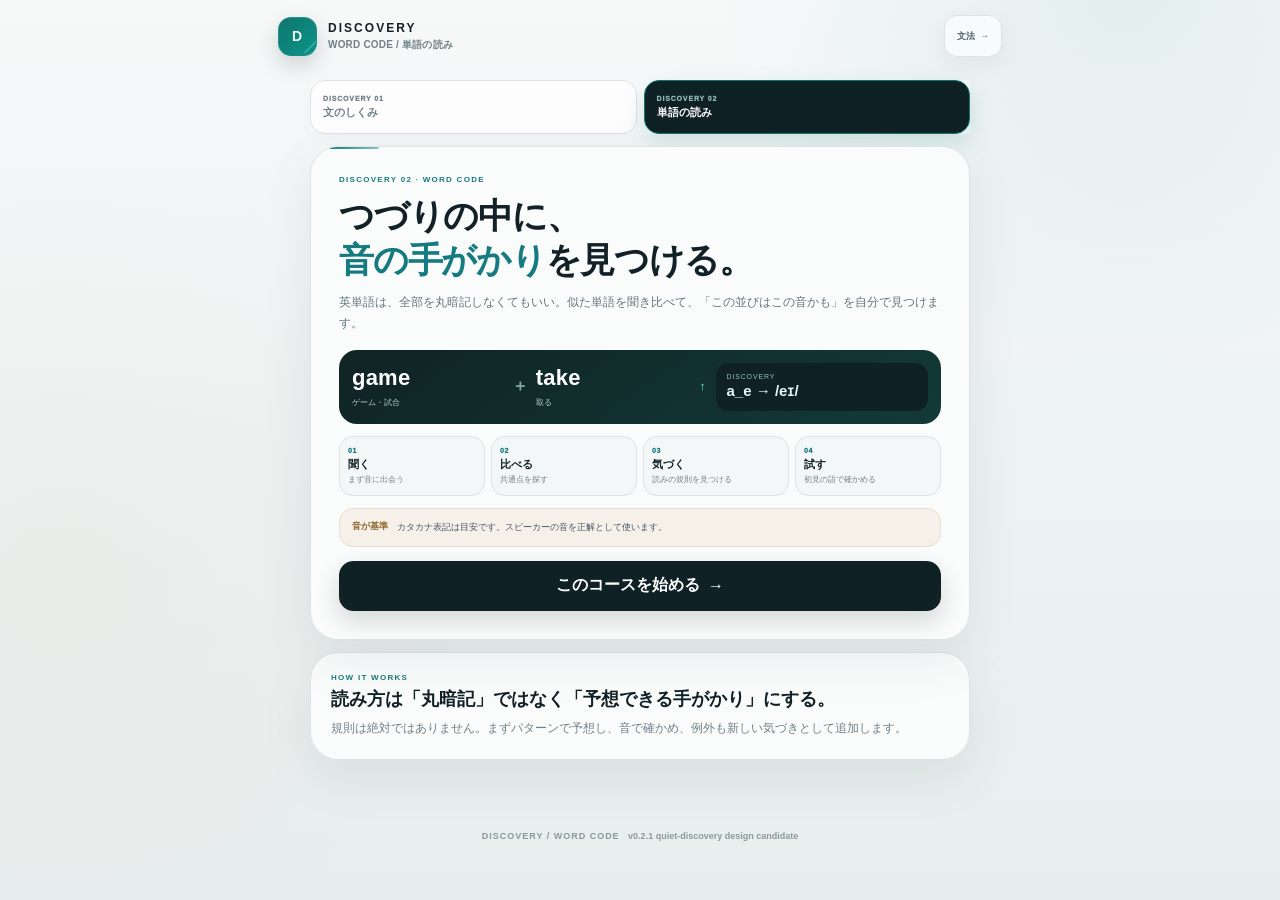
==== commit 908bc089: "Update to v0.2.1 quiet discovery design" ====
--- a/phonics.html
+++ b/phonics.html
@@ -5,7 +5,7 @@
   <meta name="viewport" content="width=device-width, initial-scale=1, viewport-fit=cover">
   <meta name="theme-color" content="#111a2b">
   <meta name="description" content="英単語の読み方を、音とつづりのパターンから発見する中学生向けコース。">
-  <title>WORD CODE｜単語の読みを発見</title>
+  <title>DISCOVERY｜単語の読みを発見</title>
   <link rel="manifest" href="./manifest.webmanifest">
   <link rel="icon" href="./icon.svg" type="image/svg+xml">
   <link rel="stylesheet" href="./styles.css">
@@ -15,9 +15,9 @@
   <div class="ambient ambient-two" aria-hidden="true"></div>
 
   <header class="app-header">
-    <a class="brand phonics-brand" href="./phonics.html" aria-label="WORD CODE 単語の読みを発見">
-      <div class="brand-mark">WC</div>
-      <div class="brand-copy"><strong>WORD CODE</strong><span>単語の読みを発見</span></div>
+    <a class="brand phonics-brand" href="./phonics.html" aria-label="DISCOVERY 単語の読みを発見">
+      <div class="brand-mark">D</div>
+      <div class="brand-copy"><strong>DISCOVERY</strong><span>WORD CODE / 単語の読み</span></div>
     </a>
     <div class="header-actions">
       <button id="phonicsHomeBtn" class="icon-button hidden" type="button" aria-label="WORD CODEホームへ戻る">
@@ -29,22 +29,22 @@
 
   <main class="shell phonics-shell">
     <section class="phonics-course-switcher" aria-label="コース切り替え">
-      <a href="./index.html" class="course-tab"><small>COURSE 01</small><b>文のしくみ</b></a>
-      <div class="course-tab active"><small>COURSE 02</small><b>単語の読み</b></div>
+      <a href="./index.html" class="course-tab"><small>DISCOVERY 01</small><b>文のしくみ</b></a>
+      <div class="course-tab active"><small>DISCOVERY 02</small><b>単語の読み</b></div>
     </section>
 
     <section id="phonicsProgressCard" class="phonics-progress-card hidden">
       <div class="section-heading compact">
-        <div><span class="section-kicker">SOUND MAP</span><h2>見つけた読みの手がかり</h2></div>
+        <div><span class="section-kicker">DISCOVERY MAP</span><h2>見つけた読みの手がかり</h2></div>
         <strong id="phonicsFoundCount" class="phonics-found-number">0</strong>
       </div>
       <div id="phonicsProgressMap" class="phonics-progress-map"></div>
     </section>
 
     <section id="phonicsIntroCard" class="phonics-card phonics-intro-card">
-      <span class="section-kicker">COURSE 02 · WORD CODE</span>
-      <h1>単語を丸暗記する前に、<br><em>読み方の手がかり</em>を見つける。</h1>
-      <p class="phonics-lead">ABCの名前やローマ字は読めても、英単語になると読めない。そのときは「文字の並び → 音」のパターンから始めます。</p>
+      <span class="section-kicker">DISCOVERY 02 · WORD CODE</span>
+      <h1>つづりの中に、<br><em>音の手がかり</em>を見つける。</h1>
+      <p class="phonics-lead">英単語は、全部を丸暗記しなくてもいい。似た単語を聞き比べて、「この並びはこの音かも」を自分で見つけます。</p>
       <div class="phonics-example-hero">
         <div><span>game</span><small>ゲーム・試合</small></div>
         <i>＋</i>
@@ -53,16 +53,17 @@
         <div class="phonics-discovery-chip"><small>DISCOVERY</small><strong>a_e → /eɪ/</strong></div>
       </div>
       <div class="phonics-principles">
-        <article><span>01</span><b>聞く</b><small>まず正しい音を耳で確認</small></article>
-        <article><span>02</span><b>比べる</b><small>同じつづり・音を探す</small></article>
-        <article><span>03</span><b>試す</b><small>初めての単語で予想する</small></article>
+        <article><span>01</span><b>聞く</b><small>まず音に出会う</small></article>
+        <article><span>02</span><b>比べる</b><small>共通点を探す</small></article>
+        <article><span>03</span><b>気づく</b><small>読みの規則を見つける</small></article>
+        <article><span>04</span><b>試す</b><small>初見の語で確かめる</small></article>
       </div>
       <div class="phonics-audio-note"><b>音が基準</b><span>カタカナ表記は目安です。スピーカーの音を正解として使います。</span></div>
       <button id="phonicsStartBtn" class="primary-button full-button" type="button">このコースを始める <span>→</span></button>
     </section>
 
     <section id="phonicsHomeCard" class="phonics-card hidden">
-      <div class="phonics-home-head"><span class="section-kicker">WORD CODE</span><h1>今日は、どう進める？</h1><p>新しい読みの手がかりを発見する。5問だけ使ってみる。見つけたパターンを振り返る。</p></div>
+      <div class="phonics-home-head"><span class="section-kicker">WORD CODE</span><h1>今日は、どの発見をする？</h1><p>新しい音の手がかりを探す。見つけた規則を使う。わからなくなったら地図に戻る。</p></div>
       <div class="mode-stack">
         <button id="phonicsDiscoverBtn" class="mode-card phonics-mode-discover" type="button"><span class="mode-index">01</span><span class="mode-copy"><b id="phonicsDiscoverTitle">読み方を発見する</b><small id="phonicsDiscoverText">似た単語を聞き比べて、次のパターンを見つける。</small></span><span class="mode-arrow">→</span></button>
         <button id="phonicsPracticeBtn" class="mode-card phonics-mode-practice" type="button"><span class="mode-index">02</span><span class="mode-copy"><b>5問だけ音を読む</b><small>発見済みのパターンだけ。苦手・久しぶりを少し多めに。</small></span><span class="mode-arrow">→</span></button>
@@ -79,8 +80,8 @@
       <div class="phonics-question-box"><small>YOUR GUESS</small><b id="phonicsGuessPrompt">何が読みの手がかりになっていそう？</b><div id="phonicsGuessOptions" class="phonics-guess-options"></div></div>
     </section>
 
-    <section id="phonicsRevealCard" class="phonics-card hidden">
-      <div class="phonics-reveal-head"><span class="section-kicker">PATTERN FOUND</span><span id="phonicsRevealCode" class="phonics-pattern-pill"></span></div>
+    <section id="phonicsRevealCard" class="phonics-card phonics-reveal-card hidden">
+      <div class="phonics-reveal-head"><span class="section-kicker">DISCOVERED</span><span id="phonicsRevealCode" class="phonics-pattern-pill"></span></div>
       <div class="phonics-reveal-mark">↗</div>
       <h1 id="phonicsRevealTitle"></h1>
       <div id="phonicsRevealRule" class="phonics-rule-reveal"></div>
@@ -90,7 +91,7 @@
     </section>
 
     <section id="phonicsMapCard" class="phonics-card hidden">
-      <div class="phonics-home-head"><span class="section-kicker">SOUND MAP</span><h1>見つけた音の地図</h1><p>わからなくなったときは、ここに戻る。未発見の規則は先に見せません。</p></div>
+      <div class="phonics-home-head"><span class="section-kicker">DISCOVERY MAP</span><h1>見つけた音の地図</h1><p>わからなくなったときは、ここに戻る。未発見の規則は先に見せません。</p></div>
       <div id="phonicsMapList" class="phonics-map-list"></div>
       <button id="phonicsMapHomeBtn" class="text-button full-button" type="button">ホームへ戻る</button>
     </section>
@@ -151,7 +152,7 @@
   </main>
 
   <div id="phonicsToast" class="toast hidden" role="status" aria-live="polite"></div>
-  <footer><p>WORD CODE <span>v0.2.0 two-course candidate</span></p></footer>
+  <footer><p>DISCOVERY / WORD CODE <span>v0.2.1 quiet-discovery design candidate</span></p></footer>
   <script src="./data/phonics-bank.js"></script>
   <script src="./phonics-core.js"></script>
   <script src="./phonics.js"></script>
--- a/styles.css
+++ b/styles.css
@@ -121,3 +121,167 @@
 .intro-course-alternative{margin-top:8px;min-height:52px;border:1px solid #cfe8e4;border-radius:14px;background:#f1faf9;text-decoration:none;color:#175e58;padding:9px 12px;display:flex;flex-direction:column;justify-content:center}.intro-course-alternative small{font-size:7px;letter-spacing:.12em;font-weight:950;color:#0f766e}.intro-course-alternative b{font-size:9px;line-height:1.55;margin-top:2px}
 .phonics-mode-memory{background:linear-gradient(135deg,#fff,#fff9f2);border-color:#f0e2cf}.phonics-mode-memory .mode-index,.phonics-mode-memory .mode-arrow{background:#fff0dc;color:#a25b13}.phonics-memory-stage .phonics-audio-primary{max-width:290px;margin-top:4px}.phonics-memory-meaning-area{margin-top:10px;padding:12px;border:1px solid var(--line);border-radius:16px;background:var(--surface-2)}.phonics-memory-meaning-area>span{display:block;font-size:7px;letter-spacing:.12em;font-weight:950;color:#a25b13}.phonics-memory-meaning-area>b{display:block;font-size:10px;margin:4px 0 9px}.phonics-memory-options{display:grid;grid-template-columns:1fr 1fr;gap:6px}.phonics-memory-option{min-height:48px;border:1px solid var(--line);border-radius:12px;background:#fff;color:#344054;padding:8px;font-size:10px;font-weight:800}.phonics-memory-option:active{transform:scale(.985)}
 .intro-course-switch{margin:13px 0 16px}.intro-course-switch .course-switch-card{min-height:56px}
+
+/* =========================================================
+   v0.2.1 QUIET DISCOVERY DESIGN SYSTEM
+   Theme: 静かな発見 / discovery without childish gamification
+   ========================================================= */
+:root{
+  --bg:#edf1f3;
+  --surface:#fbfcfc;
+  --surface-2:#f4f7f7;
+  --ink:#122126;
+  --ink-2:#34484e;
+  --muted:#718087;
+  --line:#dbe3e5;
+  --line-strong:#c7d3d6;
+  --navy:#102126;
+  --accent:#167b80;
+  --accent-2:#239197;
+  --accent-soft:#e6f3f3;
+  --discovery:#b8863c;
+  --discovery-soft:#f7efe2;
+  --good:#167a61;
+  --good-soft:#e8f5f0;
+  --shadow:0 18px 54px rgba(16,33,38,.075);
+  --shadow-sm:0 7px 22px rgba(16,33,38,.055);
+}
+html{background:var(--bg)}
+body{
+  background:
+    radial-gradient(circle at 88% -5%,rgba(22,123,128,.08),transparent 28%),
+    radial-gradient(circle at 5% 65%,rgba(184,134,60,.045),transparent 30%),
+    linear-gradient(180deg,#f7f9f9 0,#eef2f3 42%,#e9eef0 100%);
+  color:var(--ink);
+}
+body::before{
+  content:"";position:fixed;inset:0;pointer-events:none;z-index:-2;opacity:.34;
+  background-image:
+    linear-gradient(rgba(16,33,38,.025) 1px,transparent 1px),
+    linear-gradient(90deg,rgba(16,33,38,.025) 1px,transparent 1px);
+  background-size:32px 32px;
+  mask-image:linear-gradient(to bottom,rgba(0,0,0,.55),transparent 72%);
+}
+.ambient{filter:blur(95px);opacity:.11}
+.ambient-one{background:#4da1a0}.ambient-two{background:#c9a36a}
+
+.app-header{padding-top:max(15px,env(safe-area-inset-top));padding-bottom:10px}
+.brand{position:relative;text-decoration:none;color:inherit}
+.brand-mark{
+  width:39px;height:39px;border-radius:13px;
+  background:linear-gradient(145deg,#102126,#17353b);color:#ecf9f8;
+  border:1px solid rgba(255,255,255,.08);box-shadow:0 9px 22px rgba(16,33,38,.18);
+  position:relative;overflow:hidden;font-size:14px;
+}
+.brand-mark::after{content:"";position:absolute;width:18px;height:1px;background:#77c8c7;right:-4px;bottom:8px;transform:rotate(-45deg);opacity:.7}
+.brand-copy strong{font-size:12px;letter-spacing:.17em}.brand-copy span{font-size:10px;color:#718087;letter-spacing:.02em}
+.icon-button,.notebook-button{background:rgba(251,252,252,.82);border-color:rgba(210,221,224,.9);box-shadow:0 7px 22px rgba(16,33,38,.05);backdrop-filter:blur(14px)}
+.notebook-button{color:#496168}.notebook-button:hover,.icon-button:hover{border-color:#b9ced1}
+
+.shell{max-width:700px}
+.top-status{margin-top:7px}.scope-pill,.streak-pill{background:rgba(251,252,252,.74);border-color:#dbe3e5;color:#65767c;box-shadow:none}.scope-pill .dot{background:#1b8d82;box-shadow:0 0 0 4px rgba(27,141,130,.075)}.streak-mark{color:#8d9ca2}.streak-pill b{color:#25383e}
+
+.rule-map-card,.hero-card,.home-card,.game-card,.feedback-card,.complete-card,.practice-complete-card,.principle-card,
+.learning-card,.challenge-intro-card,.challenge-play-card,.challenge-feedback-card,.challenge-complete-card,.phonics-card,.phonics-progress-card{
+  border-color:#dbe3e5;background:rgba(251,252,252,.955);box-shadow:var(--shadow);
+}
+.rule-map-card{position:relative;overflow:hidden}
+.rule-map-card::after{content:"";position:absolute;right:-28px;top:-35px;width:100px;height:100px;border:1px solid rgba(22,123,128,.08);border-radius:50%;pointer-events:none}
+.section-kicker{color:#167b80;letter-spacing:.16em;font-size:8px}
+.success-number{color:#102126}.success-number::after{content:" FOUND";color:#7b898e}
+.rule-map::before{background:linear-gradient(90deg,#dce5e7,#cbd8da,#dce5e7)}
+.rule-node.done .rule-dot{background:#102126;border-color:#102126;box-shadow:0 0 0 4px rgba(16,33,38,.055)}
+.rule-node.current .rule-dot{border-color:#167b80;color:#167b80;box-shadow:0 0 0 5px rgba(22,123,128,.095)}
+.rule-node.current b{color:#167b80}
+
+.home-card,.hero-card{position:relative;overflow:hidden}
+.home-card::before,.hero-card::before,.phonics-intro-card::before{
+  content:"";position:absolute;left:18px;top:0;width:50px;height:2px;background:linear-gradient(90deg,#167b80,#86c5c4);border-radius:0 0 2px 2px;
+}
+.home-intro h1{font-size:clamp(28px,7vw,40px);line-height:1.2;letter-spacing:-.045em;margin:8px 0 10px}.home-intro p{line-height:1.8}
+.course-switch-panel{gap:8px}
+.course-switch-card{position:relative;overflow:hidden;border-color:#d8e2e4;background:#f9fbfb;box-shadow:none}
+.course-switch-card::after{content:"";position:absolute;inset:auto -20px -28px auto;width:72px;height:72px;border:1px solid rgba(22,123,128,.08);border-radius:50%}
+.course-switch-card.active{background:linear-gradient(145deg,#102126,#16343a);border-color:#102126;color:#f6fbfb}
+.course-switch-card.active small{color:#8fb3b5}.course-switch-card.phonics-link{background:#eef7f6;border-color:#cfe2e1}.course-switch-card.phonics-link b{color:#176e70}
+
+.mode-stack{gap:8px}.mode-card{border-color:#dbe3e5;border-radius:18px;background:rgba(251,252,252,.9);box-shadow:none;transition:transform .16s ease,border-color .16s ease,background .16s ease}
+.mode-card:active{transform:scale(.988)}.mode-card:hover{border-color:#bfd0d3}
+.mode-index,.mode-arrow{box-shadow:none}
+.mode-discovery{background:linear-gradient(145deg,#102126,#16343a)!important;border-color:#102126!important;color:#fff!important}
+.mode-discovery .mode-copy small{color:#a9bec1!important}.mode-discovery .mode-index,.mode-discovery .mode-arrow{background:rgba(116,203,198,.12)!important;color:#8dd0cc!important}
+.mode-practice .mode-index,.mode-practice .mode-arrow{background:#eaf4f3;color:#167b80}
+.mode-learning .mode-index,.mode-learning .mode-arrow{background:#f4efe7;color:#9a6f32}
+.mode-challenge{background:linear-gradient(145deg,#f9f7f2,#fff)!important;border-color:#e5ddce!important}.mode-challenge .mode-index,.mode-challenge .mode-arrow{background:#f4ebdc;color:#9a6a2b}
+.mode-notebook .mode-index,.mode-notebook .mode-arrow{background:#edf1f2;color:#596d73}
+.mastery-panel{border-top-color:#dbe3e5}
+
+.mission-label{color:#75868b}.mission-label i{background:linear-gradient(90deg,#167b80,#c1d2d4)}
+.hero-card::after{width:220px;height:220px;border-width:1px;border-color:rgba(22,123,128,.08);right:-88px;top:-98px;box-shadow:0 0 0 34px rgba(22,123,128,.025),0 0 0 68px rgba(22,123,128,.015)}
+.hero-card h1 em{color:#167b80}.hero-lead{color:#65767c}
+.starter-role{border-color:#dbe5e7;background:#f6f9f9}.role-surface-s{background:#f1f6fb}.role-surface-v{background:#f6f2fb}.role-symbol{box-shadow:none;border:1px solid rgba(16,33,38,.045)}
+.permission-note{background:#f4f7f7;border-color:#dbe3e5}.permission-icon{background:#102126}.permission-note b{color:#167b80}
+.primary-button{background:#102126;border:1px solid #102126;box-shadow:0 10px 23px rgba(16,33,38,.16);border-radius:14px}.primary-button:hover{background:#17343a}.primary-button:focus-visible{outline-color:rgba(22,123,128,.28)}
+.secondary-button{border-color:#cfdadd;color:#34484e;background:#f9fbfb}
+
+.game-card{position:relative}.question-meta span{background:#edf2f3;color:#6e7f84}.game-card #questionKicker{color:#6f8085}
+.mini-button{background:#f4f7f7;border-color:#dbe3e5;color:#65767c}.mini-button#quickNotebookBtn{background:#eaf4f3;color:#167b80;border-color:#cee5e3}
+.hint-box{background:#f5f8f8;border-color:#dbe3e5}
+.sentence-stage{background:linear-gradient(155deg,#102126 0,#15343a 100%);box-shadow:inset 0 0 0 1px rgba(255,255,255,.04)}
+.sentence-stage::after{content:"";position:absolute;width:160px;height:160px;border:1px solid rgba(127,200,197,.09);border-radius:50%;right:-70px;bottom:-82px;box-shadow:0 0 0 28px rgba(127,200,197,.03)}
+.stage-grid{opacity:.3;background-image:linear-gradient(rgba(137,184,184,.07) 1px,transparent 1px),linear-gradient(90deg,rgba(137,184,184,.07) 1px,transparent 1px)}
+.selected-role-line span{color:#849398}.selected-role-line b{color:#1d343a}
+.control-dock{border-color:#dbe3e5;background:rgba(251,252,252,.94);box-shadow:0 -10px 32px rgba(16,33,38,.08)}
+
+.feedback-card{border-radius:25px}.feedback-icon{border-radius:50%;background:#e8f4ef;color:#167a61;border:1px solid #d0e9df}
+.feedback-card.is-wrong .feedback-icon{border-radius:50%}
+.feedback-card.is-discovery{
+  background:linear-gradient(152deg,#0f2227 0%,#143239 62%,#183d40 100%);border-color:#1e4448;color:#fff;
+  box-shadow:0 26px 70px rgba(10,31,35,.24);animation:discoveryArrive .52s cubic-bezier(.16,1,.3,1);
+}
+.feedback-card.is-discovery::before{content:"";position:absolute;inset:0;pointer-events:none;background:radial-gradient(circle at 22% 23%,rgba(81,186,181,.12),transparent 25%),linear-gradient(120deg,transparent 35%,rgba(255,255,255,.025) 50%,transparent 65%)}
+.feedback-card.is-discovery::after{width:178px;height:178px;right:-56px;top:-54px;border-color:rgba(120,210,202,.17);box-shadow:0 0 0 30px rgba(91,188,181,.035),0 0 54px rgba(57,168,162,.09);animation:discoveryRing 1.15s ease-out both}
+.feedback-card.is-discovery .feedback-icon{border-radius:50%;background:rgba(89,190,181,.09);border:1px solid rgba(135,218,211,.26);color:#95d9d3;box-shadow:0 0 0 7px rgba(95,196,188,.035)}
+.feedback-card.is-discovery .feedback-pattern{color:#e1bd82}.feedback-card.is-discovery .feedback-topline{color:#8fb0b1}.feedback-card.is-discovery .feedback-body{color:#b9c9cb}
+.discovery-box{background:rgba(255,255,255,.045);border-color:rgba(152,214,209,.12);backdrop-filter:blur(10px)}
+.discovery-box .unlock-role{border-radius:50%;background:#eaf8f6;color:#146f70;box-shadow:0 0 0 7px rgba(105,199,192,.04)}
+.discovery-box .unlock-copy span{color:#8eb8b7;letter-spacing:.13em}.compare-cell{background:rgba(255,255,255,.045);border-color:rgba(255,255,255,.08)}
+.discovery-saved{background:rgba(184,134,60,.075);border-color:rgba(215,177,117,.14);color:#d1c5b3}.discovery-saved strong{color:#ecd7b4}
+
+.notebook-sheet,.settings-sheet{background:#fbfcfc;border-top:1px solid #dbe3e5}.notebook-status{background:#f3f7f7}.notebook-status span{color:#167b80}.note-card{background:#fbfcfc;border-color:#dbe3e5}.note-card.is-focus{border-color:#82b9b7;box-shadow:0 0 0 4px rgba(22,123,128,.075)}.note-badge{background:#102126}.note-key{background:#eaf4f3;color:#275f62}.note-saved{color:#167a61}.note-saved::before{background:#e5f3ee}
+.toast{background:rgba(16,33,38,.95);box-shadow:0 12px 34px rgba(16,33,38,.2)}
+
+/* ROLE LAB / challenge share the same research-note language */
+.learning-hero,.challenge-intro-card,.challenge-play-card,.challenge-feedback-card,.challenge-complete-card{position:relative;overflow:hidden}
+.learning-hero::before,.challenge-intro-card::before{content:"";position:absolute;left:0;top:0;width:48px;height:2px;background:#167b80}
+.role-material-note{background:#f4f7f7;border-color:#dbe3e5}.same-word-card{border-color:#dbe3e5}.learning-memory-card{background:#f6f3ed;border-color:#e6ded0}
+.challenge-intro-card{background:linear-gradient(155deg,#102126,#153238);color:#f4fbfb;border-color:#1c4045;box-shadow:0 24px 64px rgba(16,33,38,.2)}
+.challenge-intro-card .section-kicker{color:#90d0cb}.challenge-intro-card p{color:#b9c9cb}.challenge-level-chip{background:rgba(184,134,60,.12)!important;color:#e0bc80!important;border-color:rgba(224,188,128,.18)!important}
+.challenge-purpose-grid article{background:rgba(255,255,255,.045)!important;border-color:rgba(255,255,255,.08)!important}.challenge-rule-note{background:rgba(184,134,60,.07)!important;border-color:rgba(215,177,117,.13)!important}
+.challenge-primary-button{background:#102126!important;border-color:#102126!important;box-shadow:0 10px 24px rgba(16,33,38,.16)!important}.challenge-intro-card .challenge-primary-button{background:#edf8f6!important;color:#15383b!important;border-color:#d5ebe8!important;box-shadow:none!important}
+.challenge-feedback-mark{background:#e8f4ef!important;color:#167a61!important;border-radius:50%!important}.challenge-transfer-card{background:#f6f3ed!important;border-color:#e6ded0!important}
+
+/* WORD CODE: same world, a different discovery field */
+.word-code-body{background:radial-gradient(circle at 88% -5%,rgba(22,123,128,.09),transparent 28%),radial-gradient(circle at 5% 65%,rgba(184,134,60,.04),transparent 30%),linear-gradient(180deg,#f7f9f9,#edf2f2 48%,#e8eeee)}
+.phonics-course-switcher{border-color:#dbe3e5;background:#f7f9f9}.course-tab.active{background:#102126;color:#fff}.course-tab.active small{color:#91b7b8}.course-jump-button{border-color:#dbe3e5;background:#f8fbfb;color:#456066}
+.phonics-progress-card{position:relative;overflow:hidden}.phonics-progress-card::after{content:"";position:absolute;width:92px;height:92px;border:1px solid rgba(22,123,128,.08);border-radius:50%;right:-38px;top:-36px}
+.phonics-found-number{color:#102126!important}.phonics-found-number::after{content:" FOUND";font-size:7px;color:#7c8b90;margin-left:3px;letter-spacing:.08em}
+.phonics-intro-card{position:relative;overflow:hidden}.phonics-intro-card h1 em{color:#167b80}.phonics-lead{color:#65767c}.phonics-discovery-chip{background:#102126!important;color:#f4fbfb!important;border-color:#102126!important}.phonics-discovery-chip small{color:#8fc2c0!important}.phonics-discovery-chip strong{color:#e7f7f5!important}
+.phonics-principles{grid-template-columns:repeat(4,1fr)!important;gap:6px}.phonics-principles article{background:#f4f7f7!important;border-color:#dbe3e5!important}.phonics-principles article span{color:#167b80!important}.phonics-audio-note{background:#f5f1e9!important;border-color:#e6ddcd!important}.phonics-audio-note b{color:#8f652d!important}
+.phonics-mode-discover{background:linear-gradient(145deg,#102126,#16343a)!important;border-color:#102126!important;color:#fff!important}.phonics-mode-discover .mode-copy small{color:#a9bec1!important}.phonics-mode-discover .mode-index,.phonics-mode-discover .mode-arrow{background:rgba(116,203,198,.12)!important;color:#8dd0cc!important}
+.phonics-mode-practice .mode-index,.phonics-mode-practice .mode-arrow{background:#eaf4f3!important;color:#167b80!important}.phonics-mode-map .mode-index,.phonics-mode-map .mode-arrow{background:#edf1f2!important;color:#5e7177!important}.phonics-mode-memory{background:#fbf8f2!important;border-color:#e9dfcf!important}.phonics-mode-memory .mode-index,.phonics-mode-memory .mode-arrow{background:#f3eadb!important;color:#956a31!important}
+.phonics-instruction{background:#102126!important}.phonics-instruction span{color:#8fd1cc!important}.phonics-question-box{background:#f4f7f7!important}.phonics-question-box>small{color:#167b80!important}.phonics-guess-button{border-color:#dbe3e5!important;background:#fbfcfc!important}.phonics-word-card{border-color:#dbe3e5!important;background:#fbfcfc!important;box-shadow:none!important}.phonics-word-card i{color:#167b80!important}.phonics-word-card mark,.phonics-big-word mark,.phonics-probe-word mark,.phonics-feedback-word mark{background:#dff1ef!important;color:#126c6d!important}
+.phonics-reveal-card{position:relative;overflow:hidden;background:linear-gradient(154deg,#102126,#17383e)!important;color:#f6fbfb!important;border-color:#1d4348!important;animation:discoveryArrive .5s cubic-bezier(.16,1,.3,1)}
+.phonics-reveal-card::after{content:"";position:absolute;width:165px;height:165px;border:1px solid rgba(125,211,204,.16);border-radius:50%;right:-65px;top:-70px;box-shadow:0 0 0 30px rgba(85,185,178,.03);animation:discoveryRing 1.1s ease-out both;pointer-events:none}.phonics-reveal-card .section-kicker{color:#94d4cf}.phonics-reveal-card .phonics-pattern-pill{background:rgba(184,134,60,.11)!important;color:#e2c18b!important;border-color:rgba(218,178,114,.18)!important}.phonics-reveal-card .phonics-reveal-mark{background:rgba(96,192,185,.08)!important;color:#98d9d3!important;border:1px solid rgba(129,215,208,.2);border-radius:50%!important}.phonics-reveal-card h1{color:#fff}.phonics-reveal-card .phonics-rule-reveal{background:rgba(255,255,255,.045)!important;border-color:rgba(255,255,255,.08)!important}.phonics-reveal-card .phonics-rule-reveal p{color:#e2ebeb!important}.phonics-reveal-card .phonics-rule-reveal small{color:#a7bbbd!important}.phonics-reveal-card .phonics-contrast-row{border-color:rgba(255,255,255,.08)!important;background:rgba(255,255,255,.035)!important}.phonics-reveal-card .phonics-contrast-row button{background:#edf8f6!important;color:#15383b!important}.phonics-reveal-card .phonics-contrast-row b{color:#9bd8d2!important}.phonics-reveal-card .phonics-contrast-row small{color:#9cb0b3!important}.phonics-reveal-card .phonics-probe-box{background:rgba(4,16,19,.34)!important;border:1px solid rgba(255,255,255,.06)}.phonics-reveal-card .primary-button{background:#edf8f6;color:#15383b;border-color:#d5ebe8;box-shadow:none}
+.phonics-practice-stage{background:linear-gradient(155deg,#102126,#15393d)!important}.phonics-focus-label{color:#8ed0cb!important}.phonics-sound-choice.selected{border-color:#167b80!important;background:#eaf5f4!important;box-shadow:0 0 0 3px rgba(22,123,128,.07)!important}.phonics-map-item{border-color:#dbe3e5!important;background:#fbfcfc!important}.phonics-map-item-head span,.phonics-map-item-head strong{color:#167b80!important}.phonics-map-examples button{border-color:#cee3e1!important;background:#edf7f6!important;color:#255f61!important}
+
+footer{color:#8b989d}footer p{letter-spacing:.11em}
+
+@keyframes discoveryArrive{0%{opacity:0;transform:translateY(8px) scale(.992)}55%{opacity:1}100%{transform:none}}
+@keyframes discoveryRing{0%{transform:scale(.66);opacity:0}35%{opacity:1}100%{transform:scale(1.08);opacity:.55}}
+@media (prefers-reduced-motion:reduce){.feedback-card.is-discovery,.phonics-reveal-card,.feedback-card.is-discovery::after,.phonics-reveal-card::after{animation:none!important}}
+
+@media(max-width:520px){
+  .home-intro h1{font-size:29px}.phonics-principles{grid-template-columns:1fr 1fr!important}.phonics-principles article{min-height:82px}.mode-card{min-height:72px}.course-switch-card{min-height:64px}
+  .feedback-card.is-discovery{padding-top:24px}.feedback-card.is-discovery h1{font-size:25px}
+}
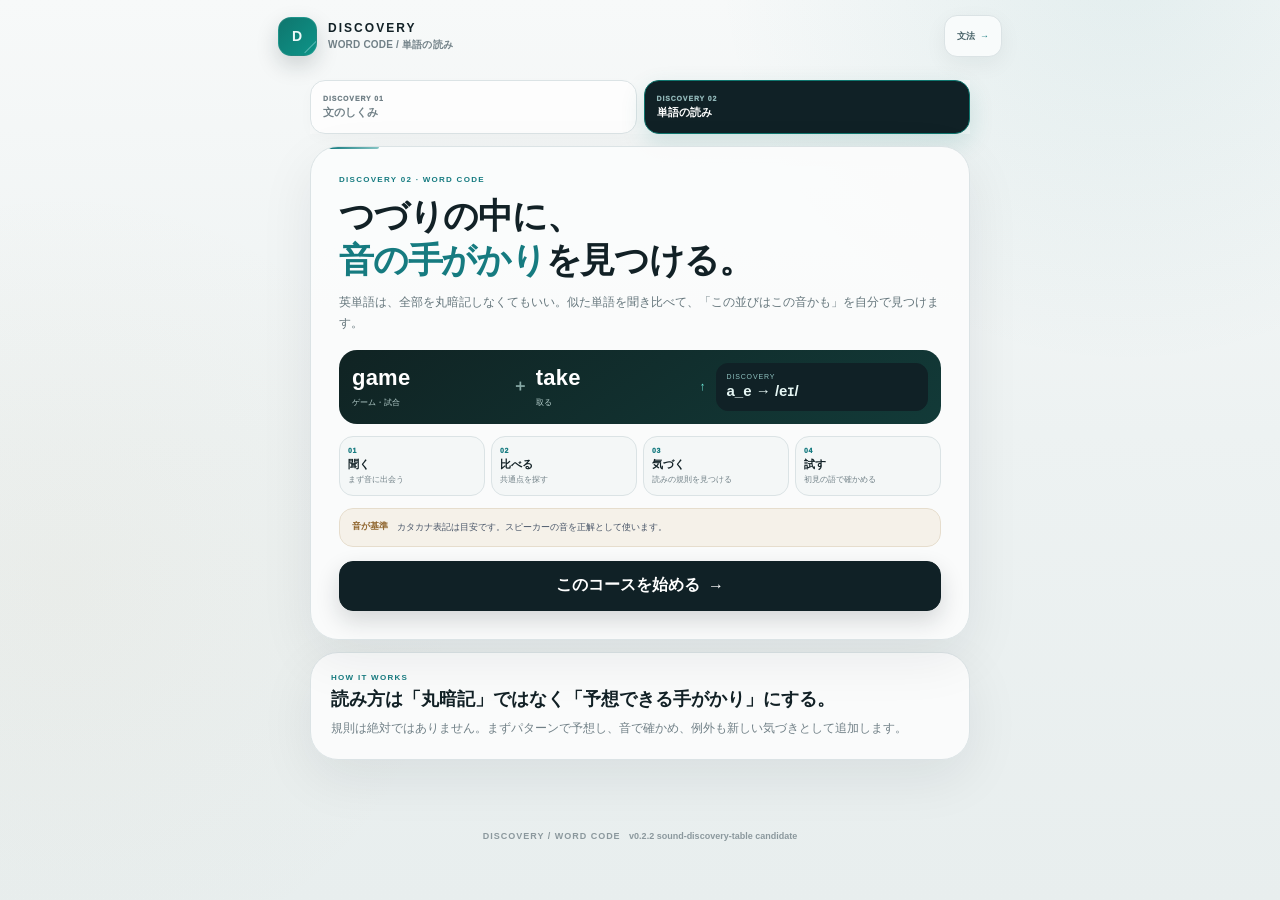
==== commit 3e7d371c: "Update to v0.2.2 sound discovery table" ====
--- a/phonics.html
+++ b/phonics.html
@@ -63,12 +63,12 @@
     </section>
 
     <section id="phonicsHomeCard" class="phonics-card hidden">
-      <div class="phonics-home-head"><span class="section-kicker">WORD CODE</span><h1>今日は、どの発見をする？</h1><p>新しい音の手がかりを探す。見つけた規則を使う。わからなくなったら地図に戻る。</p></div>
+      <div class="phonics-home-head"><span class="section-kicker">WORD CODE</span><h1>今日は、どの発見をする？</h1><p>新しい音の手がかりを探す。見つけた規則を使う。わからなくなったら発見表に戻る。</p></div>
       <div class="mode-stack">
         <button id="phonicsDiscoverBtn" class="mode-card phonics-mode-discover" type="button"><span class="mode-index">01</span><span class="mode-copy"><b id="phonicsDiscoverTitle">読み方を発見する</b><small id="phonicsDiscoverText">似た単語を聞き比べて、次のパターンを見つける。</small></span><span class="mode-arrow">→</span></button>
         <button id="phonicsPracticeBtn" class="mode-card phonics-mode-practice" type="button"><span class="mode-index">02</span><span class="mode-copy"><b>5問だけ音を読む</b><small>発見済みのパターンだけ。苦手・久しぶりを少し多めに。</small></span><span class="mode-arrow">→</span></button>
         <button id="phonicsMemoryBtn" class="mode-card phonics-mode-memory" type="button"><span class="mode-index">03</span><span class="mode-copy"><b>5語だけ覚える</b><small>つづり → 音 → 意味をつないで、学校の単語暗記につなげる。</small></span><span class="mode-arrow">→</span></button>
-        <button id="phonicsMapBtn" class="mode-card phonics-mode-map" type="button"><span class="mode-index">04</span><span class="mode-copy"><b>音の地図を見る</b><small>game / take、ee、ea など、見つけた手がかりをいつでも確認。</small></span><span class="mode-arrow">→</span></button>
+        <button id="phonicsMapBtn" class="mode-card phonics-mode-map" type="button"><span class="mode-index">04</span><span class="mode-copy"><b>音の発見表を見る</b><small>発見した規則だけが埋まる。例外もあとから同じ表に加わる。</small></span><span class="mode-arrow">→</span></button>
       </div>
       <div class="phonics-mastery-panel"><div class="mastery-head"><span>今の手ごたえ</span><small>音のパターンごとに表示</small></div><div id="phonicsMasteryList" class="mastery-list"></div></div>
     </section>
@@ -91,7 +91,10 @@
     </section>
 
     <section id="phonicsMapCard" class="phonics-card hidden">
-      <div class="phonics-home-head"><span class="section-kicker">DISCOVERY MAP</span><h1>見つけた音の地図</h1><p>わからなくなったときは、ここに戻る。未発見の規則は先に見せません。</p></div>
+      <div class="phonics-home-head"><span class="section-kicker">SOUND DISCOVERY TABLE</span><h1>音の発見表</h1><p>見つけた規則だけが少しずつ埋まる。まだ知らないところは、答えを先に見せず「？」のまま残します。</p></div>
+      <div class="sound-table-summary"><div><small>FOUND</small><strong id="phonicsTableFound">0</strong></div><span>/</span><div><small>TABLE</small><strong id="phonicsTableTotal">0</strong></div><p id="phonicsTableHint">発見した行を押すと、音を聞いたり、その規則だけを練習できます。</p></div>
+      <div id="phonicsSoundTable" class="sound-discovery-table" aria-label="音の発見表"></div>
+      <div class="sound-table-divider"><span>DISCOVERY LOG</span><b>発見した順に、詳しく振り返る</b></div>
       <div id="phonicsMapList" class="phonics-map-list"></div>
       <button id="phonicsMapHomeBtn" class="text-button full-button" type="button">ホームへ戻る</button>
     </section>
@@ -152,7 +155,7 @@
   </main>
 
   <div id="phonicsToast" class="toast hidden" role="status" aria-live="polite"></div>
-  <footer><p>DISCOVERY / WORD CODE <span>v0.2.1 quiet-discovery design candidate</span></p></footer>
+  <footer><p>DISCOVERY / WORD CODE <span>v0.2.2 sound-discovery-table candidate</span></p></footer>
   <script src="./data/phonics-bank.js"></script>
   <script src="./phonics-core.js"></script>
   <script src="./phonics.js"></script>
--- a/styles.css
+++ b/styles.css
@@ -123,7 +123,7 @@
 .intro-course-switch{margin:13px 0 16px}.intro-course-switch .course-switch-card{min-height:56px}
 
 /* =========================================================
-   v0.2.1 QUIET DISCOVERY DESIGN SYSTEM
+   v0.2.2 QUIET DISCOVERY DESIGN SYSTEM + SOUND DISCOVERY TABLE
    Theme: 静かな発見 / discovery without childish gamification
    ========================================================= */
 :root{
@@ -285,3 +285,16 @@
   .home-intro h1{font-size:29px}.phonics-principles{grid-template-columns:1fr 1fr!important}.phonics-principles article{min-height:82px}.mode-card{min-height:72px}.course-switch-card{min-height:64px}
   .feedback-card.is-discovery{padding-top:24px}.feedback-card.is-discovery h1{font-size:25px}
 }
+
+
+/* =========================================================
+   v0.2.2 SOUND DISCOVERY TABLE
+   ========================================================= */
+.sound-table-summary{display:grid;grid-template-columns:auto auto auto 1fr;gap:8px;align-items:center;padding:12px 13px;margin:10px 0 14px;border:1px solid #d5e5e4;border-radius:17px;background:linear-gradient(145deg,#f4faf9,#fbfcfc)}
+.sound-table-summary>div{display:grid;gap:1px}.sound-table-summary small{font-size:7px;letter-spacing:.12em;font-weight:950;color:#718387}.sound-table-summary strong{font-size:22px;line-height:1;color:#167b80}.sound-table-summary>span{font-size:12px;color:#a0adaf}.sound-table-summary p{grid-column:1/-1;margin:2px 0 0;font-size:8px;line-height:1.55;color:#66777b}
+.sound-discovery-table{display:grid;gap:12px;margin-bottom:16px}.sound-table-group{border:1px solid #dbe3e5;border-radius:17px;background:#fbfcfc;overflow:hidden}.sound-table-group.locked-group{background:#fafbfb}.sound-table-group-head{display:flex;justify-content:space-between;gap:10px;align-items:flex-start;padding:11px 12px;border-bottom:1px solid #e4eaeb;background:#f4f7f7}.sound-table-group-head>div{min-width:0}.sound-table-group-head span,.sound-table-group-head small{display:block}.sound-table-group-head span{font-size:10px;font-weight:900;color:#22383c}.sound-table-group-head small{font-size:7.5px;line-height:1.5;color:#738286;margin-top:2px}.sound-table-group-head>b{font-size:9px;color:#167b80;background:#eaf5f4;border-radius:999px;padding:5px 7px;white-space:nowrap}
+.sound-table-columns,.sound-table-row{display:grid;grid-template-columns:1.05fr .7fr 1.45fr .62fr;column-gap:7px;align-items:center}.sound-table-columns{padding:7px 10px;background:#fff;border-bottom:1px solid #edf0f1}.sound-table-columns span{font-size:6.5px;font-weight:900;letter-spacing:.08em;color:#96a3a6}.sound-table-row{padding:10px;border-bottom:1px solid #edf0f1}.sound-table-row:last-child{border-bottom:0}.sound-table-row.discovered{background:#fff}.sound-table-row.undiscovered{min-height:52px;background:linear-gradient(90deg,#fafbfb,#f7f9f9)}
+.sound-table-pattern b,.sound-table-pattern small,.sound-table-example span,.sound-table-example small,.sound-table-found b,.sound-table-found span{display:block}.sound-table-pattern b{font-size:12px;color:#173337;letter-spacing:.01em}.sound-table-pattern small{margin-top:2px;font-size:6.5px;line-height:1.35;color:#879598}.sound-table-sound strong{font-size:11px;color:#167b80}.sound-table-example span{font-size:8px;font-weight:800;line-height:1.35;color:#394e52}.sound-table-example small{margin-top:2px;font-size:6.5px;line-height:1.35;color:#899598}.sound-table-found{text-align:right}.sound-table-found b{font-size:9px;color:#9a6b2e}.sound-table-found span{font-size:5.5px;letter-spacing:.12em;color:#a58b65;margin-top:1px}.sound-table-mystery{font-size:12px;font-weight:900;color:#c0c8ca}.sound-table-mystery.wide{font-size:7px;font-weight:700;color:#adb8ba}
+.sound-table-exception{grid-column:1/-1;margin-top:8px;padding:8px 9px;border-radius:11px;background:#fff7e9;border:1px solid #ead9bc;display:grid;grid-template-columns:auto 1fr;gap:2px 8px;align-items:center}.sound-table-exception span{font-size:6.5px;letter-spacing:.08em;font-weight:950;color:#9a6b2e}.sound-table-exception b{font-size:9px;color:#6f542d}.sound-table-exception small{grid-column:1/-1;font-size:7px;line-height:1.45;color:#7b6a50}
+.sound-table-actions{grid-column:1/-1;display:flex;gap:6px;margin-top:8px}.sound-table-actions button,.phonics-log-practice{min-height:36px;border:1px solid #cfe2e1;border-radius:10px;background:#eef7f6;color:#255f61;padding:7px 9px;font-size:8px;font-weight:850}.sound-table-actions button:last-child{background:#16343a;border-color:#16343a;color:#fff}.sound-table-divider{display:flex;align-items:end;justify-content:space-between;gap:12px;margin:18px 2px 9px;padding-top:14px;border-top:1px solid #dbe3e5}.sound-table-divider span{font-size:7px;letter-spacing:.12em;font-weight:950;color:#167b80}.sound-table-divider b{font-size:9px;text-align:right;color:#4b6064}.phonics-log-exception{margin:8px 0 0;padding:8px 9px;border-radius:10px;background:#fff7e9;border:1px solid #ead9bc}.phonics-log-exception b,.phonics-log-exception span,.phonics-log-exception small{display:block}.phonics-log-exception b{font-size:7px;color:#9a6b2e}.phonics-log-exception span{font-size:9px;font-weight:850;color:#6f542d;margin:2px 0}.phonics-log-exception small{font-size:7px;line-height:1.45;color:#7b6a50}.phonics-log-practice{width:100%;margin-top:8px;background:#16343a;color:#fff;border-color:#16343a}
+@media(max-width:380px){.sound-table-columns,.sound-table-row{grid-template-columns:1fr .65fr 1.25fr .55fr;column-gap:5px}.sound-table-row{padding:9px 8px}.sound-table-pattern b{font-size:11px}.sound-table-example span{font-size:7.5px}.sound-table-sound strong{font-size:10px}.sound-table-actions{flex-direction:column}.sound-table-actions button{width:100%}}
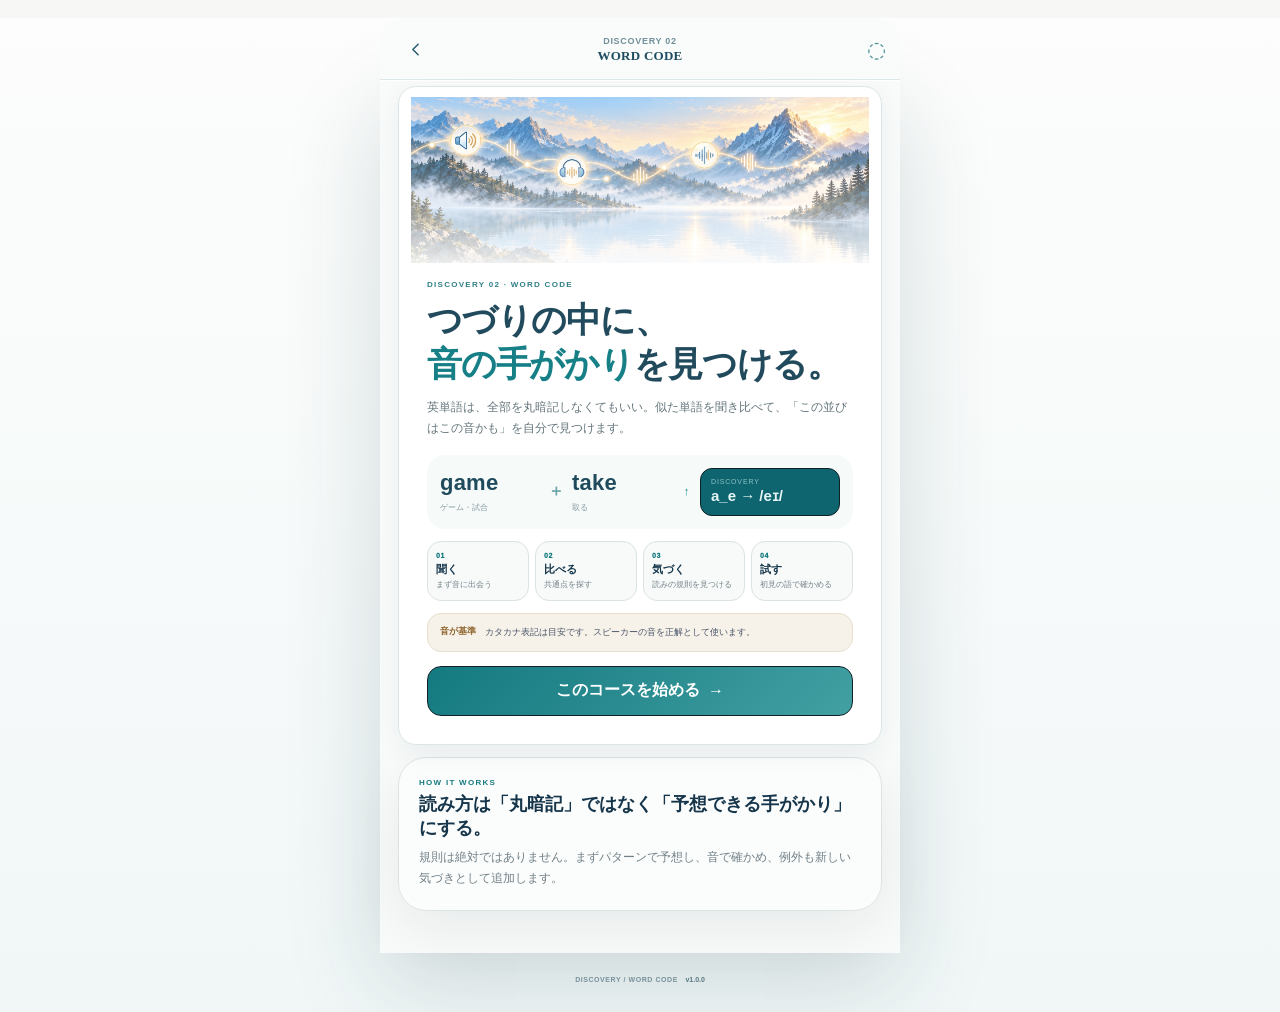
==== commit eae0b1f8: "Release v1.0.0" ====
--- a/phonics.html
+++ b/phonics.html
@@ -1,163 +1,153 @@
-<!doctype html>
+<!DOCTYPE html>
+
 <html lang="ja">
 <head>
-  <meta charset="utf-8">
-  <meta name="viewport" content="width=device-width, initial-scale=1, viewport-fit=cover">
-  <meta name="theme-color" content="#111a2b">
-  <meta name="description" content="英単語の読み方を、音とつづりのパターンから発見する中学生向けコース。">
-  <title>DISCOVERY｜単語の読みを発見</title>
-  <link rel="manifest" href="./manifest.webmanifest">
-  <link rel="icon" href="./icon.svg" type="image/svg+xml">
-  <link rel="stylesheet" href="./styles.css">
-</head>
+<meta charset="utf-8"/>
+<meta content="width=device-width, initial-scale=1, viewport-fit=cover" name="viewport"/>
+<meta content="#f7f8f6" name="theme-color"/>
+<meta content="英単語の読み方を、音とつづりのパターンから発見する中学生向けコース。" name="description"/>
+<title>DISCOVERY｜単語の読みを発見</title>
+<link href="./manifest.webmanifest" rel="manifest"/>
+<link href="./assets/app-icon-192.png" rel="icon" type="image/png"/>
+<link href="./styles.css" rel="stylesheet"/>
+<link href="./assets/app-icon-192.png" rel="apple-touch-icon"/><meta content="yes" name="apple-mobile-web-app-capable"/></head>
 <body class="word-code-body">
-  <div class="ambient ambient-one" aria-hidden="true"></div>
-  <div class="ambient ambient-two" aria-hidden="true"></div>
-
-  <header class="app-header">
-    <a class="brand phonics-brand" href="./phonics.html" aria-label="DISCOVERY 単語の読みを発見">
-      <div class="brand-mark">D</div>
-      <div class="brand-copy"><strong>DISCOVERY</strong><span>WORD CODE / 単語の読み</span></div>
-    </a>
-    <div class="header-actions">
-      <button id="phonicsHomeBtn" class="icon-button hidden" type="button" aria-label="WORD CODEホームへ戻る">
-        <svg viewBox="0 0 24 24" aria-hidden="true"><path d="M4 11.5 12 5l8 6.5V20a1 1 0 0 1-1 1h-5v-6h-4v6H5a1 1 0 0 1-1-1v-8.5Z"/></svg>
-      </button>
-      <a class="course-jump-button" href="./index.html"><span>文法</span><b>→</b></a>
-    </div>
-  </header>
-
-  <main class="shell phonics-shell">
-    <section class="phonics-course-switcher" aria-label="コース切り替え">
-      <a href="./index.html" class="course-tab"><small>DISCOVERY 01</small><b>文のしくみ</b></a>
-      <div class="course-tab active"><small>DISCOVERY 02</small><b>単語の読み</b></div>
-    </section>
-
-    <section id="phonicsProgressCard" class="phonics-progress-card hidden">
-      <div class="section-heading compact">
-        <div><span class="section-kicker">DISCOVERY MAP</span><h2>見つけた読みの手がかり</h2></div>
-        <strong id="phonicsFoundCount" class="phonics-found-number">0</strong>
-      </div>
-      <div id="phonicsProgressMap" class="phonics-progress-map"></div>
-    </section>
-
-    <section id="phonicsIntroCard" class="phonics-card phonics-intro-card">
-      <span class="section-kicker">DISCOVERY 02 · WORD CODE</span>
-      <h1>つづりの中に、<br><em>音の手がかり</em>を見つける。</h1>
-      <p class="phonics-lead">英単語は、全部を丸暗記しなくてもいい。似た単語を聞き比べて、「この並びはこの音かも」を自分で見つけます。</p>
-      <div class="phonics-example-hero">
-        <div><span>game</span><small>ゲーム・試合</small></div>
-        <i>＋</i>
-        <div><span>take</span><small>取る</small></div>
-        <b>→</b>
-        <div class="phonics-discovery-chip"><small>DISCOVERY</small><strong>a_e → /eɪ/</strong></div>
-      </div>
-      <div class="phonics-principles">
-        <article><span>01</span><b>聞く</b><small>まず音に出会う</small></article>
-        <article><span>02</span><b>比べる</b><small>共通点を探す</small></article>
-        <article><span>03</span><b>気づく</b><small>読みの規則を見つける</small></article>
-        <article><span>04</span><b>試す</b><small>初見の語で確かめる</small></article>
-      </div>
-      <div class="phonics-audio-note"><b>音が基準</b><span>カタカナ表記は目安です。スピーカーの音を正解として使います。</span></div>
-      <button id="phonicsStartBtn" class="primary-button full-button" type="button">このコースを始める <span>→</span></button>
-    </section>
-
-    <section id="phonicsHomeCard" class="phonics-card hidden">
-      <div class="phonics-home-head"><span class="section-kicker">WORD CODE</span><h1>今日は、どの発見をする？</h1><p>新しい音の手がかりを探す。見つけた規則を使う。わからなくなったら発見表に戻る。</p></div>
-      <div class="mode-stack">
-        <button id="phonicsDiscoverBtn" class="mode-card phonics-mode-discover" type="button"><span class="mode-index">01</span><span class="mode-copy"><b id="phonicsDiscoverTitle">読み方を発見する</b><small id="phonicsDiscoverText">似た単語を聞き比べて、次のパターンを見つける。</small></span><span class="mode-arrow">→</span></button>
-        <button id="phonicsPracticeBtn" class="mode-card phonics-mode-practice" type="button"><span class="mode-index">02</span><span class="mode-copy"><b>5問だけ音を読む</b><small>発見済みのパターンだけ。苦手・久しぶりを少し多めに。</small></span><span class="mode-arrow">→</span></button>
-        <button id="phonicsMemoryBtn" class="mode-card phonics-mode-memory" type="button"><span class="mode-index">03</span><span class="mode-copy"><b>5語だけ覚える</b><small>つづり → 音 → 意味をつないで、学校の単語暗記につなげる。</small></span><span class="mode-arrow">→</span></button>
-        <button id="phonicsMapBtn" class="mode-card phonics-mode-map" type="button"><span class="mode-index">04</span><span class="mode-copy"><b>音の発見表を見る</b><small>発見した規則だけが埋まる。例外もあとから同じ表に加わる。</small></span><span class="mode-arrow">→</span></button>
-      </div>
-      <div class="phonics-mastery-panel"><div class="mastery-head"><span>今の手ごたえ</span><small>音のパターンごとに表示</small></div><div id="phonicsMasteryList" class="mastery-list"></div></div>
-    </section>
-
-    <section id="phonicsDiscoverCard" class="phonics-card hidden">
-      <div class="phonics-question-head"><div><span id="phonicsStageCode" class="section-kicker">SOUND 01</span><h1 id="phonicsStageTitle">読み方を比べる</h1><p id="phonicsStageLead"></p></div><span id="phonicsStageCounter" class="phonics-counter">1 / 10</span></div>
-      <div class="phonics-instruction"><span>LISTEN & COMPARE</span><b>単語を押して音を聞く。共通しているところを探す。</b></div>
-      <div id="phonicsExampleGrid" class="phonics-word-grid"></div>
-      <div class="phonics-question-box"><small>YOUR GUESS</small><b id="phonicsGuessPrompt">何が読みの手がかりになっていそう？</b><div id="phonicsGuessOptions" class="phonics-guess-options"></div></div>
-    </section>
-
-    <section id="phonicsRevealCard" class="phonics-card phonics-reveal-card hidden">
-      <div class="phonics-reveal-head"><span class="section-kicker">DISCOVERED</span><span id="phonicsRevealCode" class="phonics-pattern-pill"></span></div>
-      <div class="phonics-reveal-mark">↗</div>
-      <h1 id="phonicsRevealTitle"></h1>
-      <div id="phonicsRevealRule" class="phonics-rule-reveal"></div>
-      <div id="phonicsContrastArea" class="phonics-contrast-area"></div>
-      <div class="phonics-probe-box"><span>TRY A NEW WORD</span><p>まだ音を聞かずに、今見つけた手がかりで読んでみる。</p><div id="phonicsProbeWord" class="phonics-probe-word"></div><button id="phonicsProbeAudioBtn" class="phonics-audio-primary" type="button"><span class="speaker-icon">▶</span><span>音を確かめる</span></button><p id="phonicsProbePrompt" class="phonics-probe-prompt"></p></div>
-      <button id="phonicsRevealNextBtn" class="primary-button full-button" type="button" disabled>次へ <span>→</span></button>
-    </section>
-
-    <section id="phonicsMapCard" class="phonics-card hidden">
-      <div class="phonics-home-head"><span class="section-kicker">SOUND DISCOVERY TABLE</span><h1>音の発見表</h1><p>見つけた規則だけが少しずつ埋まる。まだ知らないところは、答えを先に見せず「？」のまま残します。</p></div>
-      <div class="sound-table-summary"><div><small>FOUND</small><strong id="phonicsTableFound">0</strong></div><span>/</span><div><small>TABLE</small><strong id="phonicsTableTotal">0</strong></div><p id="phonicsTableHint">発見した行を押すと、音を聞いたり、その規則だけを練習できます。</p></div>
-      <div id="phonicsSoundTable" class="sound-discovery-table" aria-label="音の発見表"></div>
-      <div class="sound-table-divider"><span>DISCOVERY LOG</span><b>発見した順に、詳しく振り返る</b></div>
-      <div id="phonicsMapList" class="phonics-map-list"></div>
-      <button id="phonicsMapHomeBtn" class="text-button full-button" type="button">ホームへ戻る</button>
-    </section>
-
-    <section id="phonicsPracticeCard" class="phonics-card hidden">
-      <div class="phonics-question-head"><div><span class="section-kicker">5 WORD PRACTICE</span><h1>このつづり、どの音の仲間？</h1><p>先に予想してから、音を確かめます。</p></div><span id="phonicsPracticeCounter" class="phonics-counter">1 / 5</span></div>
-      <div id="phonicsPracticeDots" class="practice-progress"></div>
-      <div class="phonics-practice-stage"><span id="phonicsPracticeFocus" class="phonics-focus-label">PATTERN</span><div id="phonicsPracticeWord" class="phonics-big-word"></div><button id="phonicsMeaningBtn" class="phonics-meaning-button" type="button">意味を見る</button><p id="phonicsPracticeMeaning" class="phonics-practice-meaning hidden"></p></div>
-      <div id="phonicsSoundChoices" class="phonics-sound-choices"></div>
-      <button id="phonicsPracticeCheckBtn" class="primary-button full-button" type="button" disabled>答えを決める</button>
-    </section>
-
-    <section id="phonicsPracticeFeedbackCard" class="phonics-card hidden">
-      <span id="phonicsFeedbackKicker" class="section-kicker">CHECK</span>
-      <div id="phonicsFeedbackMark" class="phonics-reveal-mark">✓</div>
-      <h1 id="phonicsFeedbackTitle"></h1>
-      <div id="phonicsFeedbackRule" class="phonics-rule-reveal"></div>
-      <button id="phonicsFeedbackAudioBtn" class="phonics-audio-primary" type="button"><span class="speaker-icon">▶</span><span>実際の音を聞く</span></button>
-      <button id="phonicsPracticeNextBtn" class="primary-button full-button" type="button">次の単語</button>
-    </section>
-
-    <section id="phonicsMemoryCard" class="phonics-card hidden">
-      <div class="phonics-question-head"><div><span class="section-kicker">WORD MEMORY · 5</span><h1>読める音から、意味につなぐ。</h1><p>単語を見て先に読んでみる。音で確かめてから、意味を選びます。</p></div><span id="phonicsMemoryCounter" class="phonics-counter">1 / 5</span></div>
-      <div id="phonicsMemoryDots" class="practice-progress"></div>
-      <div class="phonics-practice-stage phonics-memory-stage"><span id="phonicsMemoryPattern" class="phonics-focus-label">PATTERN</span><div id="phonicsMemoryWord" class="phonics-big-word"></div><button id="phonicsMemoryAudioBtn" class="phonics-audio-primary" type="button"><span class="speaker-icon">▶</span><span>先に読んでから、音を聞く</span></button></div>
-      <div id="phonicsMemoryMeaningArea" class="phonics-memory-meaning-area hidden"><span>MEANING</span><b>この単語の意味は？</b><div id="phonicsMemoryOptions" class="phonics-memory-options"></div></div>
-    </section>
-
-    <section id="phonicsMemoryFeedbackCard" class="phonics-card hidden">
-      <span id="phonicsMemoryFeedbackKicker" class="section-kicker">WORD LINK</span>
-      <div id="phonicsMemoryFeedbackMark" class="phonics-reveal-mark">✓</div>
-      <h1 id="phonicsMemoryFeedbackTitle"></h1>
-      <div id="phonicsMemoryFeedbackBody" class="phonics-rule-reveal"></div>
-      <button id="phonicsMemoryNextBtn" class="primary-button full-button" type="button">次の単語</button>
-    </section>
-
-    <section id="phonicsMemoryCompleteCard" class="phonics-card hidden">
-      <span class="section-kicker">WORD MEMORY COMPLETE</span>
-      <div class="challenge-complete-score"><strong id="phonicsMemoryScore">0</strong><span>/5</span></div>
-      <h1>5語、つづり・音・意味をつないだ。</h1>
-      <p id="phonicsMemoryMessage"></p>
-      <div id="phonicsMemoryResults" class="phonics-practice-results"></div>
-      <button id="phonicsMemoryAgainBtn" class="primary-button full-button" type="button">もう5語</button>
-      <button id="phonicsMemoryHomeBtn" class="text-button full-button" type="button">ホームへ戻る</button>
-    </section>
-
-    <section id="phonicsPracticeCompleteCard" class="phonics-card hidden">
-      <span class="section-kicker">PRACTICE COMPLETE</span>
-      <div class="challenge-complete-score"><strong id="phonicsPracticeScore">0</strong><span>/5</span></div>
-      <h1>5語、音の手がかりを使った。</h1>
-      <p id="phonicsPracticeMessage"></p>
-      <div id="phonicsPracticeResults" class="phonics-practice-results"></div>
-      <button id="phonicsPracticeAgainBtn" class="primary-button full-button" type="button">もう5問</button>
-      <button id="phonicsPracticeHomeBtn" class="text-button full-button" type="button">ホームへ戻る</button>
-    </section>
-
-    <section class="principle-card phonics-bottom-principle"><span class="section-kicker">HOW IT WORKS</span><h2>読み方は「丸暗記」ではなく「予想できる手がかり」にする。</h2><p>規則は絶対ではありません。まずパターンで予想し、音で確かめ、例外も新しい気づきとして追加します。</p></section>
-  </main>
-
-  <div id="phonicsToast" class="toast hidden" role="status" aria-live="polite"></div>
-  <footer><p>DISCOVERY / WORD CODE <span>v0.2.2 sound-discovery-table candidate</span></p></footer>
-  <script src="./data/phonics-bank.js"></script>
-  <script src="./phonics-core.js"></script>
-  <script src="./phonics.js"></script>
+<div aria-hidden="true" class="ambient ambient-one"></div>
+<div aria-hidden="true" class="ambient ambient-two"></div>
+<header class="app-header mock-app-header phonics-mock-header">
+<div class="header-left">
+<button aria-label="WORD CODEホームへ戻る" class="header-round-button hidden" id="phonicsHomeBtn" type="button"><svg aria-hidden="true" viewbox="0 0 24 24"><path d="m15 18-6-6 6-6"></path></svg></button>
+<a aria-label="アプリホームへ戻る" class="header-round-button" href="./index.html" id="phonicsAppHomeLink"><svg aria-hidden="true" viewbox="0 0 24 24"><path d="m15 18-6-6 6-6"></path></svg></a>
+</div>
+<div class="header-message"><small>DISCOVERY 02</small><strong>WORD CODE</strong></div>
+<div class="header-actions"><span aria-hidden="true" class="header-sound-mark">◌</span></div>
+</header>
+<main class="shell phonics-shell">
+<section aria-label="コース切り替え" class="phonics-course-switcher">
+<a class="course-tab" href="./index.html"><small>DISCOVERY 01</small><b>文のしくみ</b></a>
+<div class="course-tab active"><small>DISCOVERY 02</small><b>単語の読み</b></div>
+</section>
+<section class="phonics-progress-card hidden" id="phonicsProgressCard">
+<div class="section-heading compact">
+<div><span class="section-kicker">DISCOVERY MAP</span><h2>見つけた読みの手がかり</h2></div>
+<strong class="phonics-found-number" id="phonicsFoundCount">0</strong>
+</div>
+<div class="phonics-progress-map" id="phonicsProgressMap"></div>
+</section>
+<section class="phonics-card phonics-intro-card" id="phonicsIntroCard"><div aria-hidden="true" class="phonics-hero-art"></div>
+<span class="section-kicker">DISCOVERY 02 · WORD CODE</span>
+<h1>つづりの中に、<br/><em>音の手がかり</em>を見つける。</h1>
+<p class="phonics-lead">英単語は、全部を丸暗記しなくてもいい。似た単語を聞き比べて、「この並びはこの音かも」を自分で見つけます。</p>
+<div class="phonics-example-hero">
+<div><span>game</span><small>ゲーム・試合</small></div>
+<i>＋</i>
+<div><span>take</span><small>取る</small></div>
+<b>→</b>
+<div class="phonics-discovery-chip"><small>DISCOVERY</small><strong>a_e → /eɪ/</strong></div>
+</div>
+<div class="phonics-principles">
+<article><span>01</span><b>聞く</b><small>まず音に出会う</small></article>
+<article><span>02</span><b>比べる</b><small>共通点を探す</small></article>
+<article><span>03</span><b>気づく</b><small>読みの規則を見つける</small></article>
+<article><span>04</span><b>試す</b><small>初見の語で確かめる</small></article>
+</div>
+<div class="phonics-audio-note"><b>音が基準</b><span>カタカナ表記は目安です。スピーカーの音を正解として使います。</span></div>
+<button class="primary-button full-button" id="phonicsStartBtn" type="button">このコースを始める <span>→</span></button>
+</section>
+<section class="phonics-card hidden" id="phonicsHomeCard"><div aria-hidden="true" class="phonics-home-art"></div>
+<div class="phonics-home-head"><span class="section-kicker">WORD CODE</span><h1>今日は、どの発見をする？</h1><p>新しい音の手がかりを探す。見つけた規則を使う。わからなくなったら発見表に戻る。</p></div>
+<div class="phonics-school-scope" aria-label="学校の単語範囲">
+  <div><span>SCHOOL RANGE</span><b id="phonicsScopeText">中1・1学期目安</b><small>学校で覚える単語に近い範囲から練習</small></div>
+  <div class="phonics-scope-controls">
+    <label><span class="sr-only">学年</span><select id="phonicsGradeSelect"><option value="1">中1</option><option value="2">中2</option></select></label>
+    <label><span class="sr-only">学期</span><select id="phonicsTermSelect"><option value="1">1学期</option><option value="2">2学期</option><option value="3">3学期</option></select></label>
+    <button id="phonicsScopeApply" type="button">反映</button>
+  </div>
+</div>
+<div class="mode-stack">
+<button class="mode-card phonics-mode-discover" id="phonicsDiscoverBtn" type="button"><span class="mode-index">01</span><span class="mode-copy"><b id="phonicsDiscoverTitle">読み方を発見する</b><small id="phonicsDiscoverText">似た単語を聞き比べて、次のパターンを見つける。</small></span><span class="mode-arrow">→</span></button>
+<button class="mode-card phonics-mode-practice" id="phonicsPracticeBtn" type="button"><span class="mode-index">02</span><span class="mode-copy"><b>5問だけ音を読む</b><small>発見済みのパターンだけ。苦手・久しぶりを少し多めに。</small></span><span class="mode-arrow">→</span></button>
+<button class="mode-card phonics-mode-memory" id="phonicsMemoryBtn" type="button"><span class="mode-index">03</span><span class="mode-copy"><b>5語だけ覚える</b><small>つづり → 音 → 意味をつないで、学校の単語暗記につなげる。</small></span><span class="mode-arrow">→</span></button>
+<button class="mode-card phonics-mode-map" id="phonicsMapBtn" type="button"><span class="mode-index">04</span><span class="mode-copy"><b>音の発見表を見る</b><small>発見した規則だけが埋まる。例外もあとから同じ表に加わる。</small></span><span class="mode-arrow">→</span></button>
+</div>
+<div class="phonics-mastery-panel"><div class="mastery-head"><span>今の手ごたえ</span><small>音のパターンごとに表示</small></div><div class="mastery-list" id="phonicsMasteryList"></div></div>
+</section>
+<section class="phonics-card hidden" id="phonicsDiscoverCard">
+<div class="phonics-question-head"><div><span class="section-kicker" id="phonicsStageCode">SOUND 01</span><h1 id="phonicsStageTitle">読み方を比べる</h1><p id="phonicsStageLead"></p></div><span class="phonics-counter" id="phonicsStageCounter">1 / 10</span></div>
+<div class="phonics-instruction"><span>LISTEN &amp; COMPARE</span><b>単語を押して音を聞く。共通しているところを探す。</b></div>
+<div class="phonics-word-grid" id="phonicsExampleGrid"></div>
+<div class="phonics-question-box"><small>YOUR GUESS</small><b id="phonicsGuessPrompt">何が読みの手がかりになっていそう？</b><div class="phonics-guess-options" id="phonicsGuessOptions"></div></div>
+</section>
+<section class="phonics-card phonics-reveal-card hidden" id="phonicsRevealCard"><div aria-hidden="true" class="discovery-orbit"><span></span><span></span><span></span></div>
+<div class="phonics-reveal-head"><span class="section-kicker">DISCOVERED</span><span class="phonics-pattern-pill" id="phonicsRevealCode"></span></div>
+<div class="phonics-reveal-mark">↗</div>
+<h1 id="phonicsRevealTitle"></h1>
+<div class="phonics-rule-reveal" id="phonicsRevealRule"></div>
+<div class="phonics-contrast-area" id="phonicsContrastArea"></div>
+<div class="phonics-probe-box"><span>TRY A NEW WORD</span><p>まだ音を聞かずに、今見つけた手がかりで読んでみる。</p><div class="phonics-probe-word" id="phonicsProbeWord"></div><button class="phonics-audio-primary" id="phonicsProbeAudioBtn" type="button"><span class="speaker-icon">▶</span><span>音を確かめる</span></button><p class="phonics-probe-prompt" id="phonicsProbePrompt"></p></div>
+<button class="primary-button full-button" disabled="" id="phonicsRevealNextBtn" type="button">次へ <span>→</span></button>
+</section>
+<section class="phonics-card hidden" id="phonicsMapCard">
+<div class="phonics-home-head"><span class="section-kicker">SOUND DISCOVERY TABLE</span><h1>音の発見表</h1><p>見つけた規則だけが少しずつ埋まる。まだ知らないところは、答えを先に見せず「？」のまま残します。</p></div>
+<div class="sound-table-summary"><div><small>FOUND</small><strong id="phonicsTableFound">0</strong></div><span>/</span><div><small>TABLE</small><strong id="phonicsTableTotal">0</strong></div><p id="phonicsTableHint">発見した行を押すと、音を聞いたり、その規則だけを練習できます。</p></div>
+<div aria-label="音の発見表" class="sound-discovery-table" id="phonicsSoundTable"></div>
+<div class="sound-table-divider"><span>DISCOVERY LOG</span><b>発見した順に、詳しく振り返る</b></div>
+<div class="phonics-map-list" id="phonicsMapList"></div>
+<button class="text-button full-button" id="phonicsMapHomeBtn" type="button">ホームへ戻る</button>
+</section>
+<section class="phonics-card hidden" id="phonicsPracticeCard">
+<div class="phonics-question-head"><div><span class="section-kicker">5 WORD PRACTICE</span><h1>このつづり、どの音の仲間？</h1><p>先に予想してから、音を確かめます。</p></div><span class="phonics-counter" id="phonicsPracticeCounter">1 / 5</span></div>
+<div class="practice-progress" id="phonicsPracticeDots"></div>
+<div class="phonics-practice-stage"><span class="phonics-focus-label" id="phonicsPracticeFocus">PATTERN</span><div class="phonics-big-word" id="phonicsPracticeWord"></div><button class="phonics-meaning-button" id="phonicsMeaningBtn" type="button">意味を見る</button><p class="phonics-practice-meaning hidden" id="phonicsPracticeMeaning"></p></div>
+<div class="phonics-sound-choices" id="phonicsSoundChoices"></div>
+<button class="primary-button full-button" disabled="" id="phonicsPracticeCheckBtn" type="button">答えを決める</button>
+</section>
+<section class="phonics-card hidden" id="phonicsPracticeFeedbackCard">
+<span class="section-kicker" id="phonicsFeedbackKicker">CHECK</span>
+<div class="phonics-reveal-mark" id="phonicsFeedbackMark">✓</div>
+<h1 id="phonicsFeedbackTitle"></h1>
+<div class="phonics-rule-reveal" id="phonicsFeedbackRule"></div>
+<button class="phonics-audio-primary" id="phonicsFeedbackAudioBtn" type="button"><span class="speaker-icon">▶</span><span>実際の音を聞く</span></button>
+<button class="primary-button full-button" id="phonicsPracticeNextBtn" type="button">次の単語</button>
+</section>
+<section class="phonics-card hidden" id="phonicsMemoryCard">
+<div class="phonics-question-head"><div><span class="section-kicker">WORD MEMORY · 5</span><h1>読める音から、意味につなぐ。</h1><p>単語を見て先に読んでみる。音で確かめてから、意味を選びます。</p></div><span class="phonics-counter" id="phonicsMemoryCounter">1 / 5</span></div>
+<div class="practice-progress" id="phonicsMemoryDots"></div>
+<div class="phonics-practice-stage phonics-memory-stage"><span class="phonics-focus-label" id="phonicsMemoryPattern">PATTERN</span><div class="phonics-big-word" id="phonicsMemoryWord"></div><button class="phonics-audio-primary" id="phonicsMemoryAudioBtn" type="button"><span class="speaker-icon">▶</span><span>先に読んでから、音を聞く</span></button></div>
+<div class="phonics-memory-meaning-area hidden" id="phonicsMemoryMeaningArea"><span>MEANING</span><b>この単語の意味は？</b><div class="phonics-memory-options" id="phonicsMemoryOptions"></div></div>
+</section>
+<section class="phonics-card hidden" id="phonicsMemoryFeedbackCard">
+<span class="section-kicker" id="phonicsMemoryFeedbackKicker">WORD LINK</span>
+<div class="phonics-reveal-mark" id="phonicsMemoryFeedbackMark">✓</div>
+<h1 id="phonicsMemoryFeedbackTitle"></h1>
+<div class="phonics-rule-reveal" id="phonicsMemoryFeedbackBody"></div>
+<button class="primary-button full-button" id="phonicsMemoryNextBtn" type="button">次の単語</button>
+</section>
+<section class="phonics-card hidden" id="phonicsMemoryCompleteCard">
+<span class="section-kicker">WORD MEMORY COMPLETE</span>
+<div class="challenge-complete-score"><strong id="phonicsMemoryScore">0</strong><span>/5</span></div>
+<h1>5語、つづり・音・意味をつないだ。</h1>
+<p id="phonicsMemoryMessage"></p>
+<div class="phonics-practice-results" id="phonicsMemoryResults"></div>
+<button class="primary-button full-button" id="phonicsMemoryAgainBtn" type="button">もう5語</button>
+<button class="text-button full-button" id="phonicsMemoryHomeBtn" type="button">ホームへ戻る</button>
+</section>
+<section class="phonics-card hidden" id="phonicsPracticeCompleteCard">
+<span class="section-kicker">PRACTICE COMPLETE</span>
+<div class="challenge-complete-score"><strong id="phonicsPracticeScore">0</strong><span>/5</span></div>
+<h1>5語、音の手がかりを使った。</h1>
+<p id="phonicsPracticeMessage"></p>
+<div class="phonics-practice-results" id="phonicsPracticeResults"></div>
+<button class="primary-button full-button" id="phonicsPracticeAgainBtn" type="button">もう5問</button>
+<button class="text-button full-button" id="phonicsPracticeHomeBtn" type="button">ホームへ戻る</button>
+</section>
+<section class="principle-card phonics-bottom-principle"><span class="section-kicker">HOW IT WORKS</span><h2>読み方は「丸暗記」ではなく「予想できる手がかり」にする。</h2><p>規則は絶対ではありません。まずパターンで予想し、音で確かめ、例外も新しい気づきとして追加します。</p></section>
+</main>
+<div aria-live="polite" class="toast hidden" id="phonicsToast" role="status"></div>
+<footer><p>DISCOVERY / WORD CODE <span>v1.0.0</span></p></footer>
+<script src="./data/phonics-bank.js"></script>
+<script src="./data/school-vocab.js"></script>
+<script src="./phonics-core.js"></script>
+<script src="./phonics.js"></script>
 </body>
 </html>
--- a/styles.css
+++ b/styles.css
@@ -298,3 +298,138 @@
 .sound-table-exception{grid-column:1/-1;margin-top:8px;padding:8px 9px;border-radius:11px;background:#fff7e9;border:1px solid #ead9bc;display:grid;grid-template-columns:auto 1fr;gap:2px 8px;align-items:center}.sound-table-exception span{font-size:6.5px;letter-spacing:.08em;font-weight:950;color:#9a6b2e}.sound-table-exception b{font-size:9px;color:#6f542d}.sound-table-exception small{grid-column:1/-1;font-size:7px;line-height:1.45;color:#7b6a50}
 .sound-table-actions{grid-column:1/-1;display:flex;gap:6px;margin-top:8px}.sound-table-actions button,.phonics-log-practice{min-height:36px;border:1px solid #cfe2e1;border-radius:10px;background:#eef7f6;color:#255f61;padding:7px 9px;font-size:8px;font-weight:850}.sound-table-actions button:last-child{background:#16343a;border-color:#16343a;color:#fff}.sound-table-divider{display:flex;align-items:end;justify-content:space-between;gap:12px;margin:18px 2px 9px;padding-top:14px;border-top:1px solid #dbe3e5}.sound-table-divider span{font-size:7px;letter-spacing:.12em;font-weight:950;color:#167b80}.sound-table-divider b{font-size:9px;text-align:right;color:#4b6064}.phonics-log-exception{margin:8px 0 0;padding:8px 9px;border-radius:10px;background:#fff7e9;border:1px solid #ead9bc}.phonics-log-exception b,.phonics-log-exception span,.phonics-log-exception small{display:block}.phonics-log-exception b{font-size:7px;color:#9a6b2e}.phonics-log-exception span{font-size:9px;font-weight:850;color:#6f542d;margin:2px 0}.phonics-log-exception small{font-size:7px;line-height:1.45;color:#7b6a50}.phonics-log-practice{width:100%;margin-top:8px;background:#16343a;color:#fff;border-color:#16343a}
 @media(max-width:380px){.sound-table-columns,.sound-table-row{grid-template-columns:1fr .65fr 1.25fr .55fr;column-gap:5px}.sound-table-row{padding:9px 8px}.sound-table-pattern b{font-size:11px}.sound-table-example span{font-size:7.5px}.sound-table-sound strong{font-size:10px}.sound-table-actions{flex-direction:column}.sound-table-actions button{width:100%}}
+
+/* =========================================================
+   v0.3.0 MOCKUP-ALIGNED VISUAL SYSTEM
+   Visual source of truth: 静かな発見の英語学習アプリ.png
+   ========================================================= */
+:root{--qd-bg:#f7f8f6;--qd-paper:#fffefb;--qd-ink:#15354b;--qd-muted:#718797;--qd-teal:#0f7f87;--qd-teal-2:#4c9ca1;--qd-teal-soft:#e8f3f3;--qd-line:#dbe4e7;--qd-gold:#c8a15b;--qd-gold-soft:#f3ead7;--qd-navy:#0d3246;--qd-shadow:0 10px 34px rgba(22,57,72,.10);--qd-shadow-sm:0 4px 16px rgba(22,57,72,.08)}
+html{background:var(--qd-bg)}body{background:linear-gradient(180deg,#fcfdfc 0%,#f7f9f8 38%,#f0f5f5 100%);color:var(--qd-ink)}.ambient{display:none!important}.shell{width:min(100%,520px);padding:6px 14px calc(42px + var(--safe-bottom));display:flex;flex-direction:column}.app-header{width:min(100%,520px);margin:0 auto;padding:max(10px,env(safe-area-inset-top)) 14px 8px;min-height:62px;background:rgba(250,252,251,.9);backdrop-filter:blur(16px);position:sticky;top:0;z-index:45;border-bottom:1px solid rgba(214,226,229,.65)}.mock-app-header{display:grid;grid-template-columns:54px 1fr 54px;align-items:center}.header-left,.header-actions{display:flex;align-items:center;gap:6px}.header-actions{justify-content:flex-end}.header-round-button{width:42px;height:42px;border:0;background:transparent;border-radius:50%;display:grid;place-items:center;color:#27586d;text-decoration:none}.header-round-button:hover,.header-round-button:active{background:#edf5f5}.header-round-button svg{width:21px;height:21px;stroke-width:1.7}.header-message{text-align:center;display:grid;gap:1px;line-height:1.2}.header-message small{font-size:9px;letter-spacing:.08em;color:#6e8795;font-weight:700}.header-message strong{font-family:"Yu Mincho","Hiragino Mincho ProN","Noto Serif JP",serif;font-size:12px;font-weight:700;color:#2c5a6d;letter-spacing:.02em}.header-sound-mark{font-size:22px;color:#4d8f95}
+.top-status{order:0}.rule-map-card{order:2}.mock-home-card{order:1}.principle-card{order:4}body:has(#homeCard:not(.hidden)) .top-status,body:has(#introCard:not(.hidden)) .top-status{display:none!important}body:not(:has(#homeCard:not(.hidden))):not(:has(#introCard:not(.hidden))) .rule-map-card{display:none!important}body:has(#homeCard:not(.hidden)) .principle-card,body:has(#introCard:not(.hidden)) .principle-card{display:none!important}body:has(#gameCard:not(.hidden)) .app-header,body:has(#feedbackCard:not(.hidden)) .app-header{background:rgba(255,255,255,.96)}
+.home-card,.hero-card{background:transparent;border:0;box-shadow:none;border-radius:0;padding:4px 0 0;overflow:visible}.home-card::after,.hero-card::after{display:none}.mock-home-title{text-align:center;padding:9px 12px 15px}.mock-home-title small{display:block;font-size:8px;letter-spacing:.16em;font-weight:850;color:#5e8e99;margin-bottom:8px}.mock-home-title h1{margin:0;font-family:"Yu Mincho","Hiragino Mincho ProN","Noto Serif JP",serif;font-size:30px;line-height:1.25;letter-spacing:.01em;color:#173f55;font-weight:700}.mock-home-title p{margin:7px 0 0;font-size:10px;color:#7b909c;letter-spacing:.02em}.mock-course-stack{display:grid;gap:10px}.mock-course-card{position:relative;min-height:136px;border:0;border-radius:17px;overflow:hidden;display:flex;align-items:flex-end;text-align:left;padding:17px 18px;text-decoration:none;color:white;box-shadow:var(--qd-shadow-sm);isolation:isolate;background-size:cover;background-position:center;transition:transform .16s ease,box-shadow .16s ease}.mock-course-card:active{transform:scale(.99)}.mock-course-grammar{background-image:url('./assets/course-grammar.webp')}.mock-course-phonics{background-image:url('./assets/course-phonics.webp')}.mock-course-shade{position:absolute;inset:0;background:linear-gradient(90deg,rgba(8,50,67,.84) 0%,rgba(12,66,80,.60) 47%,rgba(8,42,56,.16) 100%);z-index:-1}.mock-course-phonics .mock-course-shade{background:linear-gradient(90deg,rgba(6,64,71,.83) 0%,rgba(13,91,98,.52) 48%,rgba(7,47,58,.13) 100%)}.mock-course-copy{display:grid;max-width:74%}.mock-course-copy small{font-size:8px;letter-spacing:.12em;font-weight:800;color:#d7eef0;margin-bottom:4px}.mock-course-copy b{font-family:"Yu Mincho","Hiragino Mincho ProN","Noto Serif JP",serif;font-size:24px;line-height:1.1;font-weight:700;letter-spacing:.01em}.mock-course-copy em{font-style:normal;margin-top:6px;font-size:10px;font-weight:750;color:#e5f3f4}.mock-course-copy span{margin-top:3px;font-size:9px;color:#d5e7e9;line-height:1.45}.mock-course-arrow{position:absolute;right:15px;bottom:17px;width:32px;height:32px;border-radius:50%;display:grid;place-items:center;background:rgba(255,255,255,.13);border:1px solid rgba(255,255,255,.25);font-size:24px;font-weight:300}.mock-home-actions{display:grid;gap:8px;margin-top:11px}.mock-action-row{min-height:66px;width:100%;display:grid;grid-template-columns:42px 1fr 18px;gap:10px;align-items:center;padding:10px 12px;border-radius:15px;border:1px solid #dfe7e8;background:rgba(255,255,255,.92);box-shadow:0 3px 12px rgba(35,68,82,.05);text-align:left;color:#244b5d}.mock-action-row .mock-action-icon{width:36px;height:36px;border-radius:11px;background:#edf6f6;display:grid;place-items:center;font-family:Georgia,serif;font-size:15px;font-weight:700;color:#197d84}.mock-action-row span:nth-child(2){display:grid;gap:2px}.mock-action-row b{font-size:12px}.mock-action-row small{font-size:8.5px;color:#81939d;line-height:1.35}.mock-action-row i{font-style:normal;font-size:20px;color:#56818e;text-align:center}.mock-action-row.is-preview{pointer-events:none}.mock-action-row.is-preview .mock-action-icon{background:#f3f6f6;color:#719099}.mock-action-row.is-locked{opacity:.55}.mock-action-row.is-locked i{font-size:8px;font-weight:850;letter-spacing:.05em}.first-clue-note{margin:12px 2px 0;padding:12px 13px;border-radius:15px;background:linear-gradient(145deg,#edf6f5,#f8fbfa);border:1px solid #d7e7e5;display:flex;gap:10px;align-items:flex-start}.first-clue-note>span{font-size:7px;letter-spacing:.12em;color:#197d84;font-weight:900;padding-top:2px}.first-clue-note p{margin:0;font-size:9px;line-height:1.6;color:#657c87}.first-clue-note b{color:#234c5e}.mock-mastery-panel{margin-top:11px}
+.rule-map-card{position:relative;overflow:hidden;margin:12px 0 0;padding:15px 15px 14px;border:1px solid #d9e4e6;border-radius:17px;box-shadow:var(--qd-shadow-sm);background:#eaf3f4;isolation:isolate}.rule-map-card::after{content:"";position:absolute;inset:0;background:linear-gradient(90deg,rgba(245,250,250,.96),rgba(247,251,251,.78) 46%,rgba(239,247,248,.30)),url('./assets/discovery-map.webp') center/cover no-repeat;z-index:-1}.rule-map-card .section-kicker{color:#467d88}.rule-map-card .section-heading h2{font-family:"Yu Mincho","Hiragino Mincho ProN",serif;font-size:16px;color:#244d5e}.success-number{font-family:Georgia,serif;color:#173f55;font-size:27px}.success-number::after{content:" FOUND";font-size:7px;color:#718893}.rule-map{margin-top:16px}.rule-map::before{background:rgba(84,127,137,.24)}.rule-dot{width:23px;height:23px;background:#f6faf9;border-color:#afc5c9;color:#79939b}.rule-node.done .rule-dot{background:#157d83;border-color:#157d83;box-shadow:0 0 0 4px rgba(21,125,131,.09)}.rule-node.current .rule-dot{border-color:var(--qd-gold);color:#9b783a;box-shadow:0 0 0 5px rgba(200,161,91,.13)}.rule-node b{color:#7d929a}.rule-node.done b{color:#3c6470}.rule-node.current b{color:#9b783a}
+.game-card{position:relative;overflow:hidden;padding:12px 14px 18px;border-radius:0;background:#fff;border:0;box-shadow:none;min-height:calc(100dvh - 78px)}.game-card::before{content:"DISCOVERY 01";display:block;text-align:center;font-size:7px;letter-spacing:.14em;font-weight:850;color:#467f8a;margin:1px 0 3px}.game-card::after{content:"文のしくみを見つけよう";display:block;position:absolute;top:4px;left:50%;transform:translateX(-50%);font-family:"Yu Mincho","Hiragino Mincho ProN",serif;font-size:15px;color:#244e60;white-space:nowrap;pointer-events:none}.question-head{margin-top:35px;padding:0 2px;align-items:flex-start}.question-head>div:first-child{width:100%}.question-tools{position:absolute;right:14px;top:42px;z-index:3}.question-meta span{background:transparent;padding:0;color:#557885;font-size:9px}.game-card h1{font-family:"Yu Mincho","Hiragino Mincho ProN",serif;font-size:21px;line-height:1.35;color:#244e60;margin:8px 0 5px}.game-card #questionKicker{font-size:9px;line-height:1.55;color:#7b9098;padding-right:90px}.mini-button{height:40px;min-width:42px;border-radius:12px;background:#fff;border-color:#dce6e8;box-shadow:0 2px 8px rgba(28,68,82,.05);color:#4b7480}.mini-button span{font-size:7px}.practice-progress{margin:14px 0 2px}.practice-progress span{background:#edf4f4!important;border-color:#d2e2e2!important;color:#5c8088!important}.practice-progress span.now{background:#147c83!important;color:#fff!important;border-color:#147c83!important}.sentence-stage{position:relative;min-height:224px;margin:14px 0 0;border-radius:0;background:transparent;overflow:visible;padding:36px 5px 86px;display:block}.sentence-stage::after{display:none}.stage-grid{display:none}.sentence-area{display:flex;justify-content:center;align-items:center;gap:6px;flex-wrap:wrap;position:relative;z-index:2}.chunk{min-height:48px;min-width:48px;padding:8px 10px;border:1px solid #d5e1e4;background:#fff;color:#153d50;border-radius:8px;box-shadow:0 2px 8px rgba(37,77,92,.05);font-family:Georgia,"Times New Roman",serif;font-size:19px!important;position:relative}.chunk:active{transform:translateY(1px)}.chunk[data-role]{box-shadow:0 0 0 2px rgba(38,133,139,.16);border-color:#69aeb2}.chunk .assigned{position:absolute;top:-18px;left:50%;transform:translateX(-50%);font-family:-apple-system,BlinkMacSystemFont,"Segoe UI",sans-serif;font-size:7px;color:#157e84;background:#e8f4f4;border-radius:999px;padding:2px 5px;min-width:18px;text-align:center}.hint-box{position:absolute;z-index:6;left:50%;top:91px;transform:translateX(-50%);width:min(88%,270px);max-height:190px;overflow:auto;margin:0;padding:12px 13px;border-radius:14px;background:rgba(255,255,255,.98);border:1px solid #d8e3e5;box-shadow:0 14px 38px rgba(25,67,82,.16);color:#546f79}.hint-box::before{content:"";position:absolute;top:-7px;left:50%;width:13px;height:13px;background:white;border-left:1px solid #d8e3e5;border-top:1px solid #d8e3e5;transform:translateX(-50%) rotate(45deg)}.hint-row{position:relative;z-index:1}.hint-row+.hint-row{border-top-color:#e7eeee}.hint-box strong{font-family:Georgia,"Times New Roman",serif;font-size:14px;color:#1d4a5b}.pos-badge{background:#edf5f5;color:#39717a}.hint-ja{color:#647f89;font-size:10px}.game-landscape{height:92px;margin:2px -14px -2px;background:linear-gradient(to top,rgba(255,255,255,.15),rgba(255,255,255,.82)),url('./assets/footer-landscape.webp') center bottom/cover no-repeat;opacity:.92}.selected-role-line{display:none}.control-dock{position:sticky;bottom:calc(7px + var(--safe-bottom));z-index:20;margin:-46px 0 0;padding:9px;border:1px solid #dbe5e7;border-radius:18px;background:rgba(255,255,255,.94);box-shadow:0 12px 32px rgba(28,65,78,.13);backdrop-filter:blur(16px)}.role-palette{grid-template-columns:repeat(6,minmax(0,1fr));gap:5px}.role-button{min-height:54px;border-radius:9px;background:#fff;border-color:#dce5e7;padding:6px 2px;color:#244d5e}.role-button .role-main{font-family:Georgia,serif;font-size:18px;color:#25566a}.role-button .role-sub{font-size:6.5px;color:#81939a}.role-button.active{background:#edf6f6!important;color:#147d83!important;border-color:#86babd!important;box-shadow:inset 0 0 0 1px #86babd!important}.dock-actions{margin-top:7px}.check-button{background:linear-gradient(135deg,#176f76,#3a9599);box-shadow:0 7px 18px rgba(23,111,118,.20)}
+.feedback-card{border-radius:18px;border:1px solid #dfe7e9;box-shadow:var(--qd-shadow);background:#fff;color:#234b5c;padding:22px 18px}.feedback-card.is-discovery{min-height:calc(100dvh - 84px);border:0;border-radius:0;margin:0 -14px -40px;padding:56px 26px calc(38px + var(--safe-bottom));display:flex;flex-direction:column;align-items:center;text-align:center;justify-content:center;color:#fff;background:linear-gradient(rgba(4,38,50,.34),rgba(5,40,52,.50)),url('./assets/discovered-bg.webp') center/cover no-repeat!important;box-shadow:none;isolation:isolate}.feedback-card.is-discovery::after{content:"";position:absolute;inset:0;background:radial-gradient(circle at 50% 36%,rgba(200,161,91,.12),transparent 38%);z-index:-1;border:0;box-shadow:none;width:auto;height:auto;border-radius:0;right:auto;top:auto}.feedback-card.is-discovery .discovery-orbit{display:block}.discovery-orbit{display:none;position:absolute;left:50%;top:32%;width:250px;height:250px;transform:translate(-50%,-50%);border:1px solid rgba(231,201,141,.40);border-radius:50%;box-shadow:0 0 0 34px rgba(231,201,141,.045),0 0 0 66px rgba(231,201,141,.025);pointer-events:none}.discovery-orbit span{position:absolute;border-radius:50%;border:1px solid rgba(239,214,166,.28);inset:28px}.discovery-orbit span:nth-child(2){inset:57px;border-style:dashed}.discovery-orbit span:nth-child(3){inset:88px;background:radial-gradient(circle,rgba(255,236,190,.14),transparent 70%)}.feedback-card.is-discovery .feedback-topline{display:block;position:relative;z-index:2}.feedback-card.is-discovery .feedback-topline span:first-child{display:block;font-family:Georgia,serif;font-size:16px;letter-spacing:.12em;color:#ecd9ad}.feedback-card.is-discovery .feedback-pattern{display:none}.feedback-card.is-discovery .feedback-icon{position:relative;z-index:2;width:92px;height:92px;margin:28px 0 2px;background:transparent;border:0;color:#fff0c8;font-family:Georgia,serif;font-size:68px;text-shadow:0 0 20px rgba(232,194,119,.50)}.feedback-card.is-discovery h1{position:relative;z-index:2;font-family:"Yu Mincho","Hiragino Mincho ProN",serif;font-size:24px;line-height:1.45;margin:3px 0 18px;color:#fff}.feedback-card.is-discovery .feedback-body{position:relative;z-index:2;width:100%;max-width:330px;color:#e6eff0;font-size:10px;line-height:1.7}.feedback-card.is-discovery .feedback-body>p{display:none}.feedback-card.is-discovery .discovery-box{background:rgba(6,43,55,.54);border:1px solid rgba(234,214,172,.25);border-radius:13px;padding:14px 15px;color:#f7faf9}.feedback-card.is-discovery .unlock-line{justify-content:center}.feedback-card.is-discovery .unlock-role{background:transparent;color:#ffe6ad;font-family:Georgia,serif;font-size:28px;width:auto;height:auto}.feedback-card.is-discovery .unlock-copy{text-align:left}.feedback-card.is-discovery .unlock-copy b{font-family:"Yu Mincho","Hiragino Mincho ProN",serif;font-size:13px;color:#fff}.feedback-card.is-discovery .unlock-copy span{color:#d7c69f}.feedback-card.is-discovery .compare-table{display:none}.feedback-card.is-discovery .discovery-saved{background:transparent;border:0;color:#c9dadd;font-size:9px}.feedback-card.is-discovery .answer-strip{display:none}.feedback-card.is-discovery #reviewRetryBtn{display:none!important}.feedback-card.is-discovery #nextBtn{position:relative;z-index:2;max-width:290px;margin-top:14px;background:#fff;color:#205462;border-radius:999px;box-shadow:0 8px 22px rgba(0,0,0,.16)}.feedback-card:not(.is-discovery){background:#fff;padding:18px 16px}.feedback-card:not(.is-discovery) .feedback-icon{width:42px;height:42px;border-radius:50%;background:#e9f5f3;color:#1f8386}.feedback-card:not(.is-discovery) h1{font-family:"Yu Mincho","Hiragino Mincho ProN",serif;color:#244e60}.feedback-card:not(.is-discovery) .feedback-topline{color:#6e8790}.feedback-card:not(.is-discovery) .feedback-pattern{color:#238087}.feedback-card:not(.is-discovery) .primary-button{background:linear-gradient(135deg,#4e9da0,#7db5b6);box-shadow:none}
+.learning-card,.challenge-intro-card,.challenge-play-card,.challenge-feedback-card,.challenge-complete-card,.complete-card,.practice-complete-card{border:1px solid #dce6e8!important;border-radius:18px!important;background:rgba(255,255,255,.96)!important;box-shadow:var(--qd-shadow-sm)!important;color:#244d5e!important}.learning-hero h1,.challenge-intro-card h1,.challenge-play-card h1,.challenge-feedback-card h1,.challenge-complete-card h1,.complete-card h1,.practice-complete-card h1{font-family:"Yu Mincho","Hiragino Mincho ProN",serif!important;color:#204a5c!important}.challenge-intro-card{position:relative;overflow:hidden}.challenge-intro-card::before{content:"";display:block;height:152px;margin:-18px -16px 18px;background:linear-gradient(180deg,transparent 25%,rgba(255,255,255,.87)),url('./assets/challenge.webp') center 54%/cover no-repeat}.challenge-primary-button{background:linear-gradient(135deg,#155f68,#3a898e)!important;box-shadow:none!important}
+.word-code-body{background:linear-gradient(180deg,#fcfdfc,#f1f7f7)}.phonics-shell{width:min(100%,520px)}.phonics-course-switcher{display:none}.phonics-card,.phonics-progress-card{border-radius:18px!important;border:1px solid #dce6e8!important;background:rgba(255,255,255,.96)!important;box-shadow:var(--qd-shadow-sm)!important}.phonics-intro-card,.phonics-home-card{overflow:hidden;position:relative}.phonics-hero-art,.phonics-home-art{height:152px;margin:-18px -16px 17px;background:linear-gradient(180deg,rgba(255,255,255,0) 25%,rgba(255,255,255,.90) 100%),url('./assets/course-phonics.webp') center/cover no-repeat}.phonics-home-art{height:122px;background-image:linear-gradient(180deg,rgba(255,255,255,0) 18%,rgba(255,255,255,.92)),url('./assets/course-phonics.webp')}.phonics-intro-card h1,.phonics-home-head h1,.phonics-question-head h1,.phonics-reveal-card h1,#phonicsMapCard h1{font-family:"Yu Mincho","Hiragino Mincho ProN",serif!important;color:#214b5d}.phonics-intro-card h1 em{color:#178087}.phonics-card .section-kicker{color:#2e7f87}.phonics-example-hero{border-color:#dbe8e8!important;background:#f6fbfa!important}.phonics-discovery-chip{background:#0e6570!important}.phonics-principles article{background:#f7faf9!important}.phonics-audio-note{background:#f7f2e9!important}.phonics-card .primary-button,.phonics-audio-primary{background:linear-gradient(135deg,#147980,#42a0a2)!important;box-shadow:none!important}.phonics-word-grid{gap:8px}.phonics-word-card{min-height:82px;border-radius:10px!important;box-shadow:0 3px 10px rgba(34,75,89,.06)!important}.phonics-word-card b,.phonics-big-word{font-family:Georgia,"Times New Roman",serif!important;color:#173f53!important}.phonics-word-card i{color:#19858b!important}.phonics-question-box{border-radius:13px!important;background:#f3f8f8!important}.phonics-instruction{border-radius:13px!important;background:#f2f7f7!important;color:#285763!important;border:1px solid #dce8e8!important}.phonics-instruction span{color:#1f858a!important}.phonics-reveal-card{min-height:calc(100dvh - 84px);border:0!important;border-radius:0!important;margin:0 -14px -40px;padding:56px 24px calc(36px + var(--safe-bottom))!important;background:linear-gradient(rgba(5,45,56,.37),rgba(6,46,58,.58)),url('./assets/discovered-bg.webp') center/cover no-repeat!important;color:#fff!important;box-shadow:none!important}.phonics-reveal-card .discovery-orbit{display:block}.phonics-reveal-card h1{color:#fff!important;text-align:center}.phonics-reveal-head{justify-content:center!important;gap:10px}.phonics-reveal-card .section-kicker{color:#ecd8aa!important;font-family:Georgia,serif;font-size:14px}.phonics-reveal-card .phonics-pattern-pill{background:rgba(255,255,255,.08)!important;color:#f1ddb1!important}.phonics-reveal-mark{margin:18px auto!important;background:transparent!important;border:0!important;color:#f0d6a0!important;font-size:38px!important}.phonics-reveal-card .phonics-rule-reveal{background:rgba(5,42,52,.48)!important;border-color:rgba(233,212,169,.24)!important}.phonics-reveal-card .phonics-probe-box{background:rgba(4,29,38,.45)!important}.phonics-reveal-card .primary-button{background:#fff!important;color:#215363!important;border-radius:999px!important}#phonicsMapCard{background:#fff!important;padding:18px 13px!important}.sound-table-summary{background:#f4f9f8!important;border-color:#d7e6e5!important}.sound-discovery-table{gap:8px}.sound-table-group{border-radius:12px}.sound-table-group-head{background:#f1f7f6}.sound-table-columns{background:#f9fbfb}.sound-table-row{min-height:48px}.sound-table-pattern b{font-family:Georgia,"Times New Roman",serif;color:#174356}.sound-table-sound strong{font-family:Georgia,"Times New Roman",serif;color:#167f85}.sound-table-found b{color:#177e83}.sound-table-actions button:last-child,.phonics-log-practice{background:#147b81!important;border-color:#147b81!important;border-radius:999px!important}
+footer{color:#79909a}footer p{letter-spacing:.08em;font-size:7px}
+@media(min-width:640px){body{background:#edf2f2}.app-header,.shell{max-width:520px}.app-header{margin-top:18px;border-radius:24px 24px 0 0}.shell{background:#f9fbfa;box-shadow:0 30px 90px rgba(20,55,69,.16);padding-left:18px;padding-right:18px}.mock-home-card{padding-top:8px}.feedback-card.is-discovery,.phonics-reveal-card{margin-left:-18px;margin-right:-18px}.control-dock{position:sticky}.role-palette{grid-template-columns:repeat(6,1fr)}}@media(max-width:390px){.mock-home-title h1{font-size:28px}.mock-course-card{min-height:128px;padding:15px}.mock-course-copy b{font-size:22px}.mock-action-row{min-height:62px}.role-palette{gap:4px}.role-button{min-height:52px}.role-button .role-main{font-size:17px}.hint-box{top:94px}.feedback-card.is-discovery{padding-left:22px;padding-right:22px}}@media(prefers-reduced-motion:reduce){.mock-course-card,.chunk,.feedback-card.is-discovery,.phonics-reveal-card{transition:none!important;animation:none!important}}
+/* v0.3.0 visual QA corrections */
+.home-card::before,.hero-card::before,.phonics-intro-card::before{display:none!important}
+body:not(:has(#homeCard:not(.hidden))):not(:has(#introCard:not(.hidden))) .top-status{display:none!important}
+.game-card::before,.game-card::after{display:none!important}
+.question-head{margin-top:6px}
+body:has(#feedbackCard.is-discovery:not(.hidden)) .app-header,body:has(#feedbackCard.is-discovery:not(.hidden)) .top-status,body:has(#phonicsRevealCard:not(.hidden)) .app-header{display:none!important}
+body:has(#feedbackCard.is-discovery:not(.hidden)) .shell,body:has(#phonicsRevealCard:not(.hidden)) .shell{padding-top:0}
+body:has(#feedbackCard.is-discovery:not(.hidden)) .feedback-card.is-discovery,body:has(#phonicsRevealCard:not(.hidden)) .phonics-reveal-card{min-height:100dvh}
+.phonics-example-hero>div:not(.phonics-discovery-chip) span{color:#204b5d!important}.phonics-example-hero>div:not(.phonics-discovery-chip) small{color:#83979e!important}.phonics-example-hero>i{color:#6ca6aa!important}.phonics-example-hero>b{color:#279097!important}
+body:has(#practiceProgress:not(.hidden)) .top-status{display:flex!important;margin:0 2px 6px;justify-content:flex-end}body:has(#practiceProgress:not(.hidden)) .top-status .scope-pill{display:none!important}body:has(#practiceProgress:not(.hidden)) .top-status .streak-pill{background:#fff;border-color:#dbe5e7;box-shadow:0 2px 8px rgba(28,68,82,.05)}
+
+/* =========================================================
+   v1.0.0 FINAL VISUAL SYSTEM
+   Quiet Discovery — production polish
+   ========================================================= */
+:root{
+  --final-paper:#fffefb;--final-bg:#f6f8f7;--final-ink:#173e52;--final-muted:#718995;
+  --final-teal:#117c82;--final-teal-dark:#0e5f68;--final-teal-soft:#e9f4f3;
+  --final-gold:#d2aa5e;--final-line:#d9e5e6;--final-shadow:0 14px 42px rgba(27,72,84,.11);
+}
+body{background:linear-gradient(180deg,#fbfcfb 0%,#f4f8f7 52%,#edf4f3 100%)}
+.app-header{border-bottom-color:rgba(184,208,211,.48);box-shadow:0 1px 0 rgba(255,255,255,.85)}
+.header-round-button{transition:background .14s ease,transform .14s ease}
+.header-round-button:active{transform:scale(.95)}
+.header-message strong{font-size:13px;color:#1d4c60}.header-message small{color:#72909a}
+
+/* Home: calmer title, more crafted cards and icons */
+.mock-home-title{padding-top:10px}.mock-home-title h1{font-size:31px;letter-spacing:.02em}.mock-home-title p{font-size:9.5px}
+.mock-course-card{min-height:128px;border-radius:16px;box-shadow:0 8px 24px rgba(20,68,80,.10);border:1px solid rgba(255,255,255,.5)}
+.mock-course-grammar{background-position:center 56%}.mock-course-phonics{background-position:center 52%}
+.mock-course-shade{background:linear-gradient(90deg,rgba(7,48,65,.90) 0%,rgba(11,65,79,.68) 51%,rgba(10,49,62,.20) 100%)}
+.mock-course-phonics .mock-course-shade{background:linear-gradient(90deg,rgba(7,61,70,.91) 0%,rgba(12,89,96,.65) 52%,rgba(6,49,60,.18) 100%)}
+.mock-course-copy b{font-size:23px;text-shadow:0 1px 5px rgba(0,0,0,.12)}
+.mock-course-arrow{backdrop-filter:blur(7px)}
+.mock-home-actions{gap:7px}.mock-action-row{border-color:#dde8e8;background:rgba(255,255,255,.95);box-shadow:0 4px 14px rgba(31,70,82,.055)}
+.mock-action-row .mock-action-icon{background:#eef6f5;border:1px solid #dfebea;overflow:hidden;background-size:cover;background-position:center}
+.mock-action-row .mock-action-icon.book-icon{font-size:0;background-image:url('./assets/ui-notebook.png')}
+.mock-action-row .mock-action-icon.peak-icon{font-size:0;background-image:url('./assets/ui-challenge.png')}
+.rule-map-card{background:#edf6f5;padding:14px 15px 13px}.rule-map-card::after{background:linear-gradient(90deg,rgba(247,251,250,.97),rgba(245,250,250,.82) 48%,rgba(238,247,247,.50)),url('./assets/home-hero.webp') center 60%/cover no-repeat}
+.rule-map-card .section-heading h2{font-size:17px}.rule-map{margin-top:12px}
+.rule-dot{box-shadow:0 2px 6px rgba(35,75,86,.04)}
+.mastery-panel{border-color:#dde7e7!important;background:rgba(255,255,255,.88)!important}
+
+/* Discovery / practice question screen */
+.game-card{min-height:calc(100dvh - 63px);padding:12px 14px calc(18px + var(--safe-bottom));background:linear-gradient(180deg,#fff 0%,#fff 72%,#f6fbfa 100%)}
+.discovery-stepbar{display:grid;grid-template-columns:1fr auto;gap:10px;align-items:center;margin:4px 2px 12px}
+.discovery-stepbar>div{height:6px;border-radius:999px;background:#e7eeee;overflow:hidden}.discovery-stepbar>div>span{display:block;height:100%;border-radius:inherit;background:linear-gradient(90deg,#138087,#55a5a7);transition:width .25s ease}
+.discovery-stepbar>b{font-family:Georgia,serif;font-size:10px;color:#526f7b;letter-spacing:.05em}
+.practice-insight{margin:6px 0 12px;padding:10px 12px;border-radius:11px;background:linear-gradient(145deg,#edf7f5,#f8fbfa);border:1px solid #d7e8e5;display:flex;align-items:center;gap:10px;color:#245a64}
+.practice-insight>span{width:28px;height:28px;border-radius:50%;display:grid;place-items:center;background:#d9efeb;color:#197c80;font-size:20px}
+.practice-insight b,.practice-insight small{display:block}.practice-insight b{font-size:11px}.practice-insight small{font-size:8px;color:#5e7a83;margin-top:2px}
+.question-head{margin-top:0}.question-head>div:first-child{padding-right:82px}.game-card h1{font-size:22px;margin-top:7px}.game-card #questionKicker{font-size:9.5px;padding-right:0;max-width:270px}
+.question-tools{top:42px}.mini-button{background:#fbfdfc;border-color:#dbe7e7}.mini-button:hover{background:#f1f7f6}
+.practice-progress{display:grid;grid-template-columns:repeat(5,1fr);gap:7px;margin:12px 0 4px}.practice-progress span{height:27px;border-radius:8px!important;display:grid;place-items:center;font-size:8px!important}.practice-progress span.good{background:#dff0ec!important;color:#187c71!important}.practice-progress span.miss{background:#f4e9e4!important;color:#9a6554!important}.practice-progress span.retry{box-shadow:inset 0 0 0 2px #d3b16e}
+.sentence-stage{min-height:218px;padding:30px 5px 76px;margin-top:7px}.sentence-area{gap:6px}.chunk{min-height:48px;border-color:#d6e2e4;border-radius:8px;background:rgba(255,255,255,.98);font-size:18px!important;box-shadow:0 3px 10px rgba(31,71,85,.055)}
+.chunk:hover{border-color:#9fc4c6}.chunk[data-role]{background:#f9fcfb;border-color:#64aeb1}.chunk .assigned{background:#e5f2f1;color:#16797e}
+.game-landscape{height:86px;background:linear-gradient(to top,rgba(255,255,255,.08),rgba(255,255,255,.90)),url('./assets/home-hero.webp') center 69%/cover no-repeat;filter:saturate(.72);opacity:.58}
+.control-dock{margin-top:-43px;border-radius:17px;border-color:#dbe6e7;background:rgba(255,255,255,.965);box-shadow:0 12px 34px rgba(22,61,74,.12)}
+.role-palette{gap:5px}.role-button{min-height:53px;background:#fff;border-color:#d9e4e6}.role-button .role-main{font-size:18px}.role-button .role-sub{font-size:6.7px}
+.dock-actions{display:grid;grid-template-columns:72px 1fr;gap:8px}.dock-actions .text-button{min-height:48px}.check-button{border-radius:12px;background:linear-gradient(135deg,#17767d,#4b9da0)}
+.hint-box{top:88px;width:min(88%,278px)}
+
+/* Discovery moment: reserve ornamentation for actual discoveries */
+.feedback-card.is-discovery{background:linear-gradient(rgba(4,43,55,.40),rgba(3,42,54,.58)),url('./assets/discovered-bg.webp') center/cover no-repeat!important}
+.feedback-card.is-discovery .feedback-icon{font-size:70px}.feedback-card.is-discovery h1{font-size:23px}.feedback-card.is-discovery .discovery-box{box-shadow:inset 0 1px rgba(255,255,255,.06)}
+.feedback-card.is-discovery #nextBtn{min-height:53px}.feedback-card.is-discovery::after{content:"小さな発見が、次の理解につながる。";position:relative;z-index:2;display:block;margin-top:18px;font-family:"Yu Mincho","Hiragino Mincho ProN",serif;font-size:9px;letter-spacing:.07em;color:#bfd0d1}
+
+/* Learning lab includes M */
+.learning-summary{grid-template-columns:1fr 1fr}.learning-summary-card.role-m .summary-role{background:#edf2f4;color:var(--m)}
+.learning-role-tabs{grid-template-columns:repeat(5,1fr)}.learning-tab.role-m.active strong{color:var(--m)}
+.learning-role-panel.role-m .role-big{color:var(--m)}
+.learning-role-panel.role-m .role-pattern-item mark{background:#eef2f4;color:#415b68}
+
+/* Challenge */
+.challenge-intro-card::before{height:165px;background:linear-gradient(180deg,rgba(255,255,255,0) 25%,rgba(255,255,255,.91)),url('./assets/challenge.webp') center 58%/cover no-repeat}
+.challenge-primary-button{background:linear-gradient(135deg,#11636d,#388d92)!important}.challenge-complete-card{position:relative;overflow:hidden}.challenge-complete-card::after{content:"";position:absolute;right:-28px;top:-28px;width:145px;height:145px;background:url('./assets/badge-summit.webp') center/cover no-repeat;border-radius:50%;opacity:.12;pointer-events:none}
+
+/* WORD CODE home / discovery */
+.phonics-intro-card,.phonics-home-card{background:#fff!important}.phonics-hero-art{height:166px;background:linear-gradient(180deg,rgba(255,255,255,0) 18%,rgba(255,255,255,.92) 100%),url('./assets/course-phonics.webp') center 52%/cover no-repeat}.phonics-home-art{height:132px;background:linear-gradient(180deg,rgba(255,255,255,0) 18%,rgba(255,255,255,.93)),url('./assets/course-phonics.webp') center 52%/cover no-repeat}
+.phonics-school-scope{margin:11px 0 12px;padding:10px 11px;border-radius:13px;border:1px solid #d9e7e6;background:linear-gradient(145deg,#edf7f5,#f8fbfa);display:grid;grid-template-columns:1fr auto;gap:10px;align-items:center}
+.phonics-school-scope>div:first-child{display:grid;gap:2px}.phonics-school-scope>div:first-child>span{font-size:6.5px;letter-spacing:.14em;font-weight:900;color:#1c7e83}.phonics-school-scope b{font-size:10px;color:#265763}.phonics-school-scope small{font-size:7px;color:#789099}
+.phonics-scope-controls{display:flex;gap:4px;align-items:center}.phonics-scope-controls select,.phonics-scope-controls button{height:32px;border:1px solid #d2e1e1;border-radius:8px;background:#fff;color:#355e68;font-size:8px;padding:0 7px}.phonics-scope-controls button{background:#167b81;color:#fff;border-color:#167b81;font-weight:800}
+.phonics-card{box-shadow:0 7px 24px rgba(25,69,82,.07)!important}.phonics-question-head h1{font-size:23px}.phonics-word-grid{gap:8px}.phonics-word-card{position:relative;min-height:86px;padding:11px 10px 9px;background:#fff!important;border-color:#d8e4e6!important}.phonics-word-text{font-family:Georgia,"Times New Roman",serif;font-size:20px}.phonics-word-card small{font-size:8px;max-width:78%;line-height:1.3}.phonics-word-card i{position:absolute;right:9px;top:10px;font-size:0;width:27px;height:27px;border-radius:50%;background:#e7f4f2;display:grid;place-items:center}.phonics-word-card i::after{content:"♪";font-size:13px;color:#167d83}
+.phonics-instruction{margin-bottom:10px}.phonics-question-box{padding:11px}.phonics-guess-button{min-height:43px}.phonics-reveal-card{background:linear-gradient(rgba(5,45,56,.42),rgba(5,45,56,.63)),url('./assets/discovered-bg.webp') center/cover no-repeat!important}.phonics-reveal-card .phonics-audio-primary{background:#fff!important;color:#205462!important}.phonics-reveal-card .phonics-rule-reveal{backdrop-filter:blur(10px)}
+#phonicsMapCard{position:relative;overflow:hidden;padding-bottom:28px!important}#phonicsMapCard::after{content:"";position:absolute;z-index:-1;left:0;right:0;bottom:0;height:100px;background:linear-gradient(180deg,rgba(255,255,255,0),rgba(255,255,255,.82)),url('./assets/home-hero.webp') center 75%/cover no-repeat;opacity:.55}
+.sound-table-summary{border-radius:13px!important}.sound-table-group{border-color:#dbe7e7}.sound-table-row{background:rgba(255,255,255,.94)}
+.phonics-practice-stage{background:linear-gradient(180deg,#fdfefe,#f3f8f7)!important;border-color:#dce8e8!important}.phonics-big-word{font-size:40px!important}.phonics-sound-choice{border-color:#dbe6e7!important}.phonics-sound-choice.selected{border-color:#178087!important;box-shadow:inset 0 0 0 1px #178087!important;background:#edf7f6!important}
+
+/* Notebook / settings: use visual identity without overwhelming content */
+.notebook-sheet::before{content:"";display:block;height:88px;margin:-2px -16px 12px;background:linear-gradient(180deg,rgba(255,255,255,.1),rgba(255,255,255,.95)),url('./assets/discovery-log.webp') center 58%/cover no-repeat;border-radius:18px 18px 0 0}.notebook-sheet .sheet-handle{position:absolute;z-index:3;left:50%;transform:translateX(-50%)}
+.settings-sheet{background:#fffefc}.data-chip{background:#edf6f5!important;color:#2b747a!important}
+
+/* Completion / summary */
+.complete-card{position:relative;overflow:hidden}.complete-card::before{content:"";display:block;height:150px;margin:-18px -16px 18px;background:linear-gradient(180deg,rgba(255,255,255,.06),rgba(255,255,255,.91)),url('./assets/completion.webp') center 52%/cover no-repeat}.complete-mark{background:#e7f3f1!important;color:#167c80!important}.practice-complete-card{position:relative;overflow:hidden}.practice-complete-card::after{content:"";position:absolute;right:-36px;bottom:-42px;width:150px;height:150px;background:url('./assets/badge-first.webp') center/cover no-repeat;border-radius:50%;opacity:.09;pointer-events:none}
+
+/* PWA/footer */
+footer p span{color:#567983;font-weight:700}
+
+@media(max-width:420px){
+  .shell{padding-left:13px;padding-right:13px}.mock-home-title h1{font-size:29px}.mock-course-card{min-height:124px;padding:15px 16px}.mock-course-copy b{font-size:22px}.mock-course-copy span{font-size:8.5px}
+  .mock-action-row{min-height:61px}.mock-action-row .mock-action-icon{width:34px;height:34px}
+  .game-card{padding-left:13px;padding-right:13px}.question-tools{right:13px}.game-card h1{font-size:21px}.sentence-stage{min-height:208px;padding-top:28px}.chunk{font-size:17px!important;min-width:46px;padding-left:9px;padding-right:9px}
+  .role-button{min-height:50px}.role-button .role-main{font-size:17px}.control-dock{padding:8px}.dock-actions{grid-template-columns:68px 1fr}
+  .phonics-school-scope{grid-template-columns:1fr}.phonics-scope-controls{justify-content:flex-start}.phonics-scope-controls select{flex:1}.phonics-scope-controls button{min-width:54px}
+  .learning-role-tabs{gap:3px}.learning-tab{min-height:44px}.learning-tab span{display:none}
+}
+@media(min-width:640px){.learning-summary{grid-template-columns:repeat(5,1fr)}}
+/* v1.0.0 phonics word audio detail */
+.phonics-word-card em{display:inline-flex;align-items:center;justify-content:center;align-self:center;margin-top:2px;padding:3px 8px;border-radius:999px;background:rgba(15,77,91,.08);color:#0f4d5b;font-size:.72rem;font-style:normal;font-weight:800;letter-spacing:.03em}
+.phonics-word-card i{display:flex;align-items:center;justify-content:center;gap:5px;color:#0b6674;font-style:normal;font-weight:800;font-size:.78rem}
+.phonics-word-card i span{font-size:.67rem;color:#c79532;letter-spacing:-.12em}
+/* v1.0.0 compact word lookup */
+.hint-box{padding:10px!important;max-height:none!important;overflow:visible!important}
+.word-lookup-tabs{display:flex;gap:6px;overflow-x:auto;padding:1px 1px 8px;scrollbar-width:none}.word-lookup-tabs::-webkit-scrollbar{display:none}
+.word-lookup-tabs button{flex:0 0 auto;min-height:34px;border:1px solid #d5e3e5;border-radius:9px;background:#fff;padding:6px 10px;color:#375a68;font:700 .82rem Georgia,"Times New Roman",serif}.word-lookup-tabs button.active{border-color:#7ab3bc;background:#eaf5f5;color:#0c6671;box-shadow:0 0 0 2px rgba(29,122,133,.07)}
+.word-lookup-detail{display:grid;grid-template-columns:1fr auto;align-items:center;gap:5px 10px;padding:10px 11px;border-radius:12px;background:#fff;border:1px solid #dfe9e9;box-shadow:0 7px 20px rgba(29,70,83,.08)}
+.word-lookup-detail>div{display:flex;align-items:center;gap:8px}.word-lookup-detail strong{font:700 1.2rem Georgia,"Times New Roman",serif;color:#163f52}.word-lookup-detail b{grid-column:1/2;font-size:.83rem;color:#284e5d}.word-lookup-detail .pos-badge{grid-column:2;grid-row:1/3;align-self:center;white-space:nowrap}.lookup-audio{width:31px;height:31px;border-radius:50%;border:0;background:#edf7f7;color:#0e7c84;font-weight:900;letter-spacing:-.15em;padding-right:6px}
+/* v1.0.0 challenge hero reset: older decorative pseudo-element must not constrain the new artwork */
+.challenge-intro-card::before{position:relative!important;inset:auto!important;left:auto!important;right:auto!important;top:auto!important;width:auto!important;box-sizing:border-box!important;border:0!important;border-radius:0!important;pointer-events:none!important}
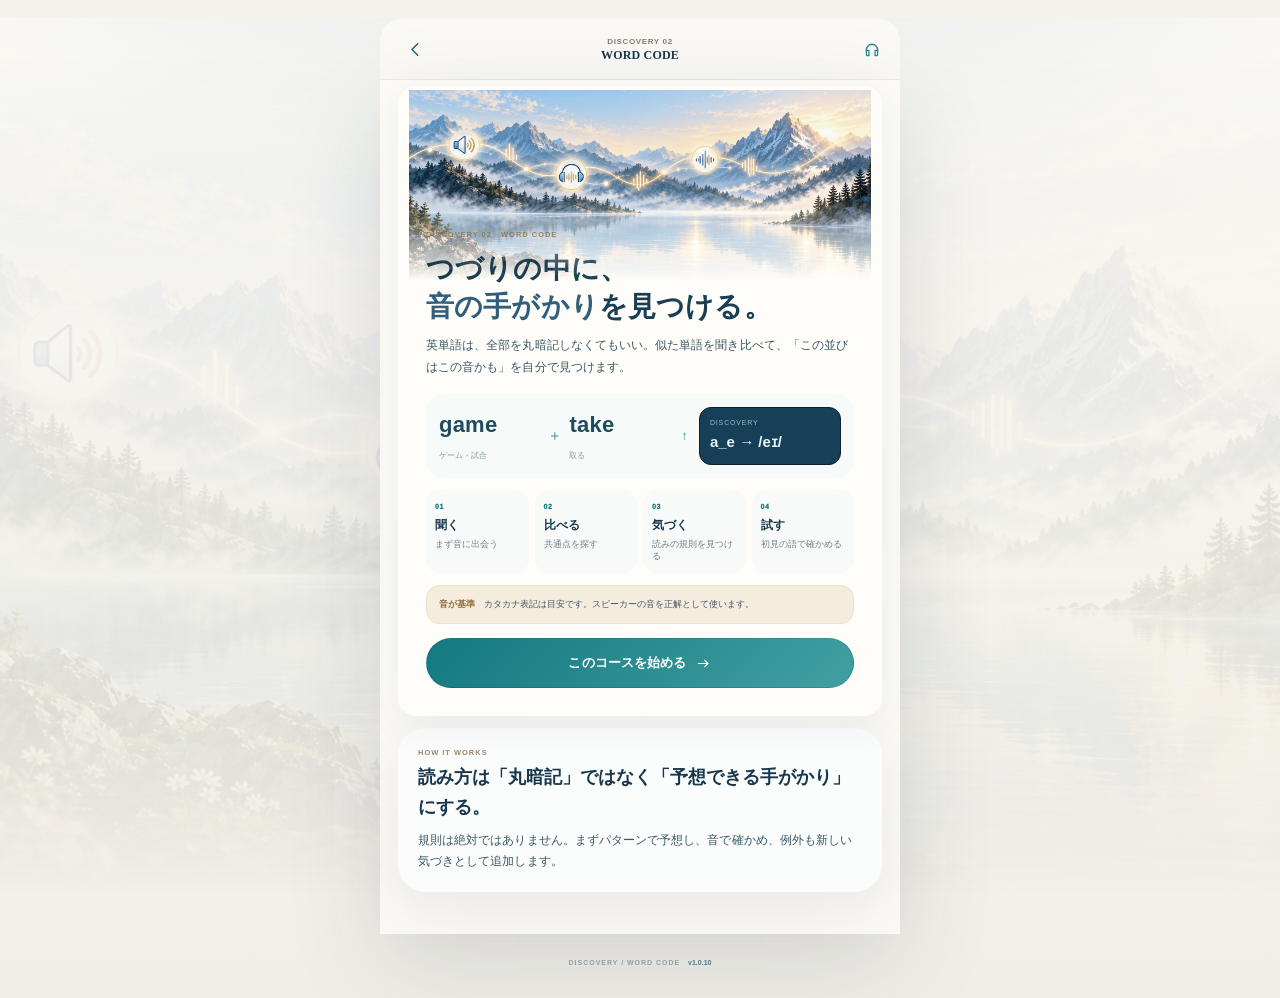
==== commit 58021600: "Release v1.0.10 mockup layout alignment" ====
--- a/phonics.html
+++ b/phonics.html
@@ -4,7 +4,7 @@
 <head>
 <meta charset="utf-8"/>
 <meta content="width=device-width, initial-scale=1, viewport-fit=cover" name="viewport"/>
-<meta content="#f7f8f6" name="theme-color"/>
+<meta content="#f7f4ed" name="theme-color"/>
 <meta content="英単語の読み方を、音とつづりのパターンから発見する中学生向けコース。" name="description"/>
 <title>DISCOVERY｜単語の読みを発見</title>
 <link href="./manifest.webmanifest" rel="manifest"/>
@@ -16,11 +16,11 @@
 <div aria-hidden="true" class="ambient ambient-two"></div>
 <header class="app-header mock-app-header phonics-mock-header">
 <div class="header-left">
-<button aria-label="WORD CODEホームへ戻る" class="header-round-button hidden" id="phonicsHomeBtn" type="button"><svg aria-hidden="true" viewbox="0 0 24 24"><path d="m15 18-6-6 6-6"></path></svg></button>
-<a aria-label="アプリホームへ戻る" class="header-round-button" href="./index.html" id="phonicsAppHomeLink"><svg aria-hidden="true" viewbox="0 0 24 24"><path d="m15 18-6-6 6-6"></path></svg></a>
+<button aria-label="WORD CODEホームへ戻る" class="header-round-button hidden" id="phonicsHomeBtn" type="button"><svg aria-hidden="true" class="qd-icon " viewBox="0 0 24 24"><use href="./assets/qd-icons.svg#icon-arrow-left"></use></svg></button>
+<a aria-label="アプリホームへ戻る" class="header-round-button" href="./index.html" id="phonicsAppHomeLink"><svg aria-hidden="true" class="qd-icon " viewBox="0 0 24 24"><use href="./assets/qd-icons.svg#icon-arrow-left"></use></svg></a>
 </div>
 <div class="header-message"><small>DISCOVERY 02</small><strong>WORD CODE</strong></div>
-<div class="header-actions"><span aria-hidden="true" class="header-sound-mark">◌</span></div>
+<div class="header-actions"><span aria-hidden="true" class="header-sound-mark"><svg aria-hidden="true" class="qd-icon " viewBox="0 0 24 24"><use href="./assets/qd-icons.svg#icon-headphones"></use></svg></span></div>
 </header>
 <main class="shell phonics-shell">
 <section aria-label="コース切り替え" class="phonics-course-switcher">
@@ -52,7 +52,7 @@
 <article><span>04</span><b>試す</b><small>初見の語で確かめる</small></article>
 </div>
 <div class="phonics-audio-note"><b>音が基準</b><span>カタカナ表記は目安です。スピーカーの音を正解として使います。</span></div>
-<button class="primary-button full-button" id="phonicsStartBtn" type="button">このコースを始める <span>→</span></button>
+<button class="primary-button full-button" id="phonicsStartBtn" type="button">このコースを始める <span><svg aria-hidden="true" class="qd-icon " viewBox="0 0 24 24"><use href="./assets/qd-icons.svg#icon-arrow-right"></use></svg></span></button>
 </section>
 <section class="phonics-card hidden" id="phonicsHomeCard"><div aria-hidden="true" class="phonics-home-art"></div>
 <div class="phonics-home-head"><span class="section-kicker">WORD CODE</span><h1>今日は、どの発見をする？</h1><p>新しい音の手がかりを探す。見つけた規則を使う。わからなくなったら発見表に戻る。</p></div>
@@ -65,34 +65,49 @@
   </div>
 </div>
 <div class="mode-stack">
-<button class="mode-card phonics-mode-discover" id="phonicsDiscoverBtn" type="button"><span class="mode-index">01</span><span class="mode-copy"><b id="phonicsDiscoverTitle">読み方を発見する</b><small id="phonicsDiscoverText">似た単語を聞き比べて、次のパターンを見つける。</small></span><span class="mode-arrow">→</span></button>
-<button class="mode-card phonics-mode-practice" id="phonicsPracticeBtn" type="button"><span class="mode-index">02</span><span class="mode-copy"><b>5問だけ音を読む</b><small>発見済みのパターンだけ。苦手・久しぶりを少し多めに。</small></span><span class="mode-arrow">→</span></button>
-<button class="mode-card phonics-mode-memory" id="phonicsMemoryBtn" type="button"><span class="mode-index">03</span><span class="mode-copy"><b>5語だけ覚える</b><small>つづり → 音 → 意味をつないで、学校の単語暗記につなげる。</small></span><span class="mode-arrow">→</span></button>
-<button class="mode-card phonics-mode-map" id="phonicsMapBtn" type="button"><span class="mode-index">04</span><span class="mode-copy"><b>音の発見表を見る</b><small>発見した規則だけが埋まる。例外もあとから同じ表に加わる。</small></span><span class="mode-arrow">→</span></button>
+<button class="mode-card phonics-mode-discover" id="phonicsDiscoverBtn" type="button"><span class="mode-index">01</span><span class="mode-copy"><b id="phonicsDiscoverTitle">読み方を発見する</b><small id="phonicsDiscoverText">似た単語を聞き比べて、次のパターンを見つける。</small></span><span class="mode-arrow"><svg aria-hidden="true" class="qd-icon " viewBox="0 0 24 24"><use href="./assets/qd-icons.svg#icon-chevron-right"></use></svg></span></button>
+<button class="mode-card phonics-mode-practice" id="phonicsPracticeBtn" type="button"><span class="mode-index">02</span><span class="mode-copy"><b>5問だけ音を読む</b><small>発見済みのパターンだけ。苦手・久しぶりを少し多めに。</small></span><span class="mode-arrow"><svg aria-hidden="true" class="qd-icon " viewBox="0 0 24 24"><use href="./assets/qd-icons.svg#icon-chevron-right"></use></svg></span></button>
+<button class="mode-card phonics-mode-memory" id="phonicsMemoryBtn" type="button"><span class="mode-index">03</span><span class="mode-copy"><b>5語だけ覚える</b><small>つづり → 音 → 意味をつないで、学校の単語暗記につなげる。</small></span><span class="mode-arrow"><svg aria-hidden="true" class="qd-icon " viewBox="0 0 24 24"><use href="./assets/qd-icons.svg#icon-chevron-right"></use></svg></span></button>
+<button class="mode-card phonics-mode-map" id="phonicsMapBtn" type="button"><span class="mode-index">04</span><span class="mode-copy"><b>音の発見表を見る</b><small>発見した規則だけが埋まる。例外もあとから同じ表に加わる。</small></span><span class="mode-arrow"><svg aria-hidden="true" class="qd-icon " viewBox="0 0 24 24"><use href="./assets/qd-icons.svg#icon-chevron-right"></use></svg></span></button>
 </div>
 <div class="phonics-mastery-panel"><div class="mastery-head"><span>今の手ごたえ</span><small>音のパターンごとに表示</small></div><div class="mastery-list" id="phonicsMasteryList"></div></div>
 </section>
 <section class="phonics-card hidden" id="phonicsDiscoverCard">
+<div class="sound-mode-tabs" aria-label="音の発見ステップ"><span class="active">音とつづり</span><span>聞いてみよう</span><span>声に出そう</span></div>
 <div class="phonics-question-head"><div><span class="section-kicker" id="phonicsStageCode">SOUND 01</span><h1 id="phonicsStageTitle">読み方を比べる</h1><p id="phonicsStageLead"></p></div><span class="phonics-counter" id="phonicsStageCounter">1 / 10</span></div>
+<div class="phonics-pattern-summary" id="phonicsPatternSummary"></div>
 <div class="phonics-instruction"><span>LISTEN &amp; COMPARE</span><b>単語を押して音を聞く。共通しているところを探す。</b></div>
 <div class="phonics-word-grid" id="phonicsExampleGrid"></div>
 <div class="phonics-question-box"><small>YOUR GUESS</small><b id="phonicsGuessPrompt">何が読みの手がかりになっていそう？</b><div class="phonics-guess-options" id="phonicsGuessOptions"></div></div>
 </section>
 <section class="phonics-card phonics-reveal-card hidden" id="phonicsRevealCard"><div aria-hidden="true" class="discovery-orbit"><span></span><span></span><span></span></div>
 <div class="phonics-reveal-head"><span class="section-kicker">DISCOVERED</span><span class="phonics-pattern-pill" id="phonicsRevealCode"></span></div>
-<div class="phonics-reveal-mark">↗</div>
+<div class="phonics-reveal-mark"><svg aria-hidden="true" class="qd-icon " viewBox="0 0 24 24"><use href="./assets/qd-icons.svg#icon-spark"></use></svg></div>
 <h1 id="phonicsRevealTitle"></h1>
 <div class="phonics-rule-reveal" id="phonicsRevealRule"></div>
 <div class="phonics-contrast-area" id="phonicsContrastArea"></div>
-<div class="phonics-probe-box"><span>TRY A NEW WORD</span><p>まだ音を聞かずに、今見つけた手がかりで読んでみる。</p><div class="phonics-probe-word" id="phonicsProbeWord"></div><button class="phonics-audio-primary" id="phonicsProbeAudioBtn" type="button"><span class="speaker-icon">▶</span><span>音を確かめる</span></button><p class="phonics-probe-prompt" id="phonicsProbePrompt"></p></div>
-<button class="primary-button full-button" disabled="" id="phonicsRevealNextBtn" type="button">次へ <span>→</span></button>
+<div class="phonics-probe-box"><span>TRY A NEW WORD</span><p>まだ音を聞かずに、今見つけた手がかりで読んでみる。</p><div class="phonics-probe-word" id="phonicsProbeWord"></div><button class="phonics-audio-primary" id="phonicsProbeAudioBtn" type="button"><span class="speaker-icon"><svg aria-hidden="true" class="qd-icon " viewBox="0 0 24 24"><use href="./assets/qd-icons.svg#icon-speaker"></use></svg></span><span>音を確かめる</span></button><p class="phonics-probe-prompt" id="phonicsProbePrompt"></p></div>
+<button class="primary-button full-button" disabled="" id="phonicsRevealNextBtn" type="button">次へ <span><svg aria-hidden="true" class="qd-icon " viewBox="0 0 24 24"><use href="./assets/qd-icons.svg#icon-arrow-right"></use></svg></span></button>
 </section>
 <section class="phonics-card hidden" id="phonicsMapCard">
 <div class="phonics-home-head"><span class="section-kicker">SOUND DISCOVERY TABLE</span><h1>音の発見表</h1><p>見つけた規則だけが少しずつ埋まる。まだ知らないところは、答えを先に見せず「？」のまま残します。</p></div>
-<div class="sound-table-summary"><div><small>FOUND</small><strong id="phonicsTableFound">0</strong></div><span>/</span><div><small>TABLE</small><strong id="phonicsTableTotal">0</strong></div><p id="phonicsTableHint">発見した行を押すと、音を聞いたり、その規則だけを練習できます。</p></div>
-<div aria-label="音の発見表" class="sound-discovery-table" id="phonicsSoundTable"></div>
-<div class="sound-table-divider"><span>DISCOVERY LOG</span><b>発見した順に、詳しく振り返る</b></div>
-<div class="phonics-map-list" id="phonicsMapList"></div>
+<div class="sound-table-summary"><div><small>FOUND</small><strong id="phonicsTableFound">0</strong></div><span>/</span><div><small>TABLE</small><strong id="phonicsTableTotal">0</strong></div><p id="phonicsTableHint">見つけた音を一覧で確認できます。</p></div>
+<div class="sound-table-tabs" aria-label="発見表の表示" role="tablist">
+  <button class="active" id="soundFilterAll" type="button">すべて</button>
+  <button id="soundFilterFound" type="button">発見済み</button>
+  <button id="soundFilterUnknown" type="button">まだ未知</button>
+</div>
+<div aria-label="音の発見表" class="sound-discovery-table compact-table" id="phonicsSoundTable"></div>
+<div class="sound-table-selection" id="soundTableSelection">
+  <div><small>SELECTED</small><b id="soundSelectedLabel">発見済みの行を選ぶ</b></div>
+  <button aria-label="選んだ音を聞く" class="sound-selected-audio" disabled id="soundSelectedAudio" type="button"><svg aria-hidden="true" class="qd-icon " viewBox="0 0 24 24"><use href="./assets/qd-icons.svg#icon-speaker"></use></svg><span class="sr-only">音を聞く</span></button>
+  <button class="phonics-log-practice" disabled id="soundSelectedPractice" type="button">この音を5問</button>
+</div>
+<button class="sound-log-toggle" id="phonicsLogToggleBtn" type="button">詳しい発見記録を見る <span class="log-chevron"><svg aria-hidden="true" class="qd-icon " viewBox="0 0 24 24"><use href="./assets/qd-icons.svg#icon-chevron-right"></use></svg></span></button>
+<div class="sound-log-wrap hidden" id="phonicsLogWrap">
+  <div class="sound-table-divider"><span>DISCOVERY LOG</span><b>発見した順に、詳しく振り返る</b></div>
+  <div class="phonics-map-list" id="phonicsMapList"></div>
+</div>
 <button class="text-button full-button" id="phonicsMapHomeBtn" type="button">ホームへ戻る</button>
 </section>
 <section class="phonics-card hidden" id="phonicsPracticeCard">
@@ -104,21 +119,21 @@
 </section>
 <section class="phonics-card hidden" id="phonicsPracticeFeedbackCard">
 <span class="section-kicker" id="phonicsFeedbackKicker">CHECK</span>
-<div class="phonics-reveal-mark" id="phonicsFeedbackMark">✓</div>
+<div class="phonics-reveal-mark" id="phonicsFeedbackMark"><svg aria-hidden="true" class="qd-icon" viewBox="0 0 24 24"><use href="./assets/qd-icons.svg#icon-check"></use></svg></div>
 <h1 id="phonicsFeedbackTitle"></h1>
 <div class="phonics-rule-reveal" id="phonicsFeedbackRule"></div>
-<button class="phonics-audio-primary" id="phonicsFeedbackAudioBtn" type="button"><span class="speaker-icon">▶</span><span>実際の音を聞く</span></button>
+<button class="phonics-audio-primary" id="phonicsFeedbackAudioBtn" type="button"><span class="speaker-icon"><svg aria-hidden="true" class="qd-icon " viewBox="0 0 24 24"><use href="./assets/qd-icons.svg#icon-speaker"></use></svg></span><span>実際の音を聞く</span></button>
 <button class="primary-button full-button" id="phonicsPracticeNextBtn" type="button">次の単語</button>
 </section>
 <section class="phonics-card hidden" id="phonicsMemoryCard">
 <div class="phonics-question-head"><div><span class="section-kicker">WORD MEMORY · 5</span><h1>読める音から、意味につなぐ。</h1><p>単語を見て先に読んでみる。音で確かめてから、意味を選びます。</p></div><span class="phonics-counter" id="phonicsMemoryCounter">1 / 5</span></div>
 <div class="practice-progress" id="phonicsMemoryDots"></div>
-<div class="phonics-practice-stage phonics-memory-stage"><span class="phonics-focus-label" id="phonicsMemoryPattern">PATTERN</span><div class="phonics-big-word" id="phonicsMemoryWord"></div><button class="phonics-audio-primary" id="phonicsMemoryAudioBtn" type="button"><span class="speaker-icon">▶</span><span>先に読んでから、音を聞く</span></button></div>
+<div class="phonics-practice-stage phonics-memory-stage"><span class="phonics-focus-label" id="phonicsMemoryPattern">PATTERN</span><div class="phonics-big-word" id="phonicsMemoryWord"></div><button class="phonics-audio-primary" id="phonicsMemoryAudioBtn" type="button"><span class="speaker-icon"><svg aria-hidden="true" class="qd-icon " viewBox="0 0 24 24"><use href="./assets/qd-icons.svg#icon-speaker"></use></svg></span><span>先に読んでから、音を聞く</span></button></div>
 <div class="phonics-memory-meaning-area hidden" id="phonicsMemoryMeaningArea"><span>MEANING</span><b>この単語の意味は？</b><div class="phonics-memory-options" id="phonicsMemoryOptions"></div></div>
 </section>
 <section class="phonics-card hidden" id="phonicsMemoryFeedbackCard">
 <span class="section-kicker" id="phonicsMemoryFeedbackKicker">WORD LINK</span>
-<div class="phonics-reveal-mark" id="phonicsMemoryFeedbackMark">✓</div>
+<div class="phonics-reveal-mark" id="phonicsMemoryFeedbackMark"><svg aria-hidden="true" class="qd-icon" viewBox="0 0 24 24"><use href="./assets/qd-icons.svg#icon-check"></use></svg></div>
 <h1 id="phonicsMemoryFeedbackTitle"></h1>
 <div class="phonics-rule-reveal" id="phonicsMemoryFeedbackBody"></div>
 <button class="primary-button full-button" id="phonicsMemoryNextBtn" type="button">次の単語</button>
@@ -144,7 +159,7 @@
 <section class="principle-card phonics-bottom-principle"><span class="section-kicker">HOW IT WORKS</span><h2>読み方は「丸暗記」ではなく「予想できる手がかり」にする。</h2><p>規則は絶対ではありません。まずパターンで予想し、音で確かめ、例外も新しい気づきとして追加します。</p></section>
 </main>
 <div aria-live="polite" class="toast hidden" id="phonicsToast" role="status"></div>
-<footer><p>DISCOVERY / WORD CODE <span>v1.0.0</span></p></footer>
+<footer><p>DISCOVERY / WORD CODE <span>v1.0.10</span></p></footer>
 <script src="./data/phonics-bank.js"></script>
 <script src="./data/school-vocab.js"></script>
 <script src="./phonics-core.js"></script>
--- a/styles.css
+++ b/styles.css
@@ -350,8 +350,8 @@
 .mock-course-arrow{backdrop-filter:blur(7px)}
 .mock-home-actions{gap:7px}.mock-action-row{border-color:#dde8e8;background:rgba(255,255,255,.95);box-shadow:0 4px 14px rgba(31,70,82,.055)}
 .mock-action-row .mock-action-icon{background:#eef6f5;border:1px solid #dfebea;overflow:hidden;background-size:cover;background-position:center}
-.mock-action-row .mock-action-icon.book-icon{font-size:0;background-image:url('./assets/ui-notebook.png')}
-.mock-action-row .mock-action-icon.peak-icon{font-size:0;background-image:url('./assets/ui-challenge.png')}
+.mock-action-row .mock-action-icon.book-icon{font-size:0}
+.mock-action-row .mock-action-icon.peak-icon{font-size:0}
 .rule-map-card{background:#edf6f5;padding:14px 15px 13px}.rule-map-card::after{background:linear-gradient(90deg,rgba(247,251,250,.97),rgba(245,250,250,.82) 48%,rgba(238,247,247,.50)),url('./assets/home-hero.webp') center 60%/cover no-repeat}
 .rule-map-card .section-heading h2{font-size:17px}.rule-map{margin-top:12px}
 .rule-dot{box-shadow:0 2px 6px rgba(35,75,86,.04)}
@@ -433,3 +433,2677 @@
 .word-lookup-detail>div{display:flex;align-items:center;gap:8px}.word-lookup-detail strong{font:700 1.2rem Georgia,"Times New Roman",serif;color:#163f52}.word-lookup-detail b{grid-column:1/2;font-size:.83rem;color:#284e5d}.word-lookup-detail .pos-badge{grid-column:2;grid-row:1/3;align-self:center;white-space:nowrap}.lookup-audio{width:31px;height:31px;border-radius:50%;border:0;background:#edf7f7;color:#0e7c84;font-weight:900;letter-spacing:-.15em;padding-right:6px}
 /* v1.0.0 challenge hero reset: older decorative pseudo-element must not constrain the new artwork */
 .challenge-intro-card::before{position:relative!important;inset:auto!important;left:auto!important;right:auto!important;top:auto!important;width:auto!important;box-sizing:border-box!important;border:0!important;border-radius:0!important;pointer-events:none!important}
+
+/* v1.0.1 visual stabilization pass */
+html{
+  text-rendering:optimizeLegibility;
+  font-feature-settings:"palt" 1;
+}
+body,button,input,select,textarea{
+  -webkit-font-smoothing:antialiased;
+  -moz-osx-font-smoothing:grayscale;
+}
+.mock-home-title h1,
+.mock-course-copy b,
+.header-message strong,
+.phonics-hero h1,
+.phonics-home-head h1,
+.challenge-hero h1,
+.complete-card h1,
+.practice-complete-card h1{
+  letter-spacing:.015em;
+}
+.mock-course-copy,
+.mock-course-copy span,
+.mock-course-copy em,
+.mock-action-row span:nth-child(2),
+.mode-copy,
+.learning-role-head>div:last-child,
+.sound-table-card>div,
+.phonics-home-head,
+.phonics-question-head>div,
+.pattern-example,
+.practice-result,
+.challenge-list,
+.challenge-card,
+.discovery-box,
+.feedback-copy,
+.feedback-guide,
+.feedback-detail,
+.mastery-item,
+.mastery-copy,
+.summary-copy,
+.note-card,
+.note-copy{
+  min-width:0;
+}
+.mock-course-card,
+.mock-action-row,
+.mode-card,
+.learning-summary-card,
+.sound-table-card,
+.practice-result,
+.challenge-card,
+.phonics-practice-option,
+.phonics-memory-option,
+.guess-option,
+.role-button,
+.learning-tab{
+  position:relative;
+  overflow:hidden;
+}
+.mock-course-card::before{
+  content:"";
+  position:absolute;
+  inset:0;
+  border-radius:inherit;
+  border:1px solid rgba(255,255,255,.45);
+  pointer-events:none;
+}
+.mock-course-card::after{
+  content:"";
+  position:absolute;
+  inset:auto -18% -48% auto;
+  width:130px;
+  height:130px;
+  border-radius:50%;
+  background:radial-gradient(circle at center, rgba(255,255,255,.20), rgba(255,255,255,0) 70%);
+  pointer-events:none;
+}
+.mock-course-copy{
+  gap:1px;
+}
+.mock-course-copy em,
+.mock-course-copy span,
+.mock-action-row small,
+.mode-copy small,
+.mastery-copy small,
+.phonics-home-head p,
+.phonics-lead,
+.role-description,
+.challenge-card p,
+.pattern-note,
+.comparison-role-row small,
+.feedback-copy p,
+.feedback-detail,
+.hint-box,
+.note-card p,
+.sound-table-summary p,
+.sound-table-card small{
+  overflow-wrap:anywhere;
+}
+.mock-course-arrow,
+.mock-action-row i,
+.mode-arrow{
+  display:grid;
+  place-items:center;
+  line-height:1;
+}
+.mock-course-arrow{
+  width:34px;
+  height:34px;
+  border-radius:50%;
+  background:rgba(255,255,255,.18);
+  border:1px solid rgba(255,255,255,.26);
+  backdrop-filter:blur(10px);
+  box-shadow:0 8px 18px rgba(7,37,45,.14);
+  font-size:22px;
+}
+.mock-action-row{
+  grid-template-columns:42px minmax(0,1fr) 28px;
+  padding:11px 12px;
+  align-items:center;
+}
+.mock-action-row span:nth-child(2){
+  align-self:center;
+}
+.mock-action-row .mock-action-icon{
+  width:36px;
+  height:36px;
+  border-radius:12px;
+  display:grid;
+  place-items:center;
+  border:1px solid #d8e6e4;
+  box-shadow:inset 0 1px 0 rgba(255,255,255,.7);
+  background-repeat:no-repeat;
+  background-position:center;
+  background-size:20px 20px;
+}
+.mock-action-row .mock-action-icon.spark-icon{
+  font-size:0;
+  background-image:none;
+}
+.mock-action-row .mock-action-icon.route-icon{
+  font-size:0;
+  background-image:none;
+}
+.mock-action-row .mock-action-icon.book-icon,
+.mock-action-row .mock-action-icon.peak-icon{
+  background-size:20px 20px;
+}
+.mock-action-row b{
+  line-height:1.35;
+}
+.mock-action-row small{
+  line-height:1.45;
+}
+.mock-action-row i{
+  width:24px;
+  height:24px;
+  border-radius:999px;
+  background:#f2f7f7;
+  border:1px solid #dde8e8;
+  color:#4e7a87;
+  font-size:15px;
+  font-weight:800;
+}
+.mock-action-row.is-locked i{
+  width:auto;
+  min-width:24px;
+  padding:0 6px;
+  font-size:8px;
+  letter-spacing:.08em;
+  background:#eef3f4;
+  color:#71828a;
+}
+.first-clue-note,
+.mock-mastery-panel,
+.phonics-mastery-panel,
+.sound-table-summary,
+.sound-table-card,
+.note-card,
+.challenge-summary,
+.practice-result,
+.role-pattern-item,
+.same-word-card,
+.comparison-role-row,
+.role-tip,
+.challenge-card,
+.pattern-example,
+.feedback-card,
+.practice-insight,
+.lookup-panel,
+.hint-box{
+  box-shadow:0 8px 22px rgba(28,63,76,.05);
+}
+.mastery-head,
+.phonics-home-head,
+.phonics-question-head,
+.learning-section-head,
+.challenge-hero-line,
+.sound-table-divider,
+.complete-badges,
+.practice-complete-top,
+.question-head{
+  align-items:flex-start;
+}
+.mastery-item,
+.sound-table-card,
+.practice-result,
+.challenge-card{
+  border-width:1px;
+}
+.role-button,
+.learning-tab,
+.guess-option,
+.phonics-practice-option,
+.phonics-memory-option,
+.mode-card,
+.sound-table-card{
+  transition:transform .12s ease, box-shadow .12s ease, border-color .12s ease, background .12s ease;
+}
+.role-button:active,
+.learning-tab:active,
+.guess-option:active,
+.phonics-practice-option:active,
+.phonics-memory-option:active,
+.mode-card:active,
+.sound-table-card:active{
+  transform:scale(.992);
+}
+.role-palette,
+.phonics-practice-options,
+.phonics-memory-options,
+.phonics-guess-options{
+  align-items:stretch;
+}
+.role-button .role-sub,
+.learning-tab span,
+.phonics-practice-option small,
+.phonics-memory-option small,
+.sound-table-card small,
+.mastery-copy small,
+.mode-copy small,
+.challenge-card small{
+  line-height:1.4;
+}
+.header-sound-mark{
+  width:24px;
+  height:24px;
+  display:inline-block;
+  font-size:0;
+  background:none;
+  opacity:.95;
+}
+.phonics-audio-primary .speaker-icon,
+.phonics-audio-chip .speaker-icon{
+  display:grid;
+  place-items:center;
+  width:20px;
+  height:20px;
+  border-radius:50%;
+  background:rgba(255,255,255,.16);
+  font-size:11px;
+}
+.phonics-memory-stage .phonics-audio-primary .speaker-icon,
+.phonics-practice-stage .phonics-audio-primary .speaker-icon{
+  background:rgba(17,26,43,.08);
+}
+.sound-table-summary strong,
+.practice-score,
+.success-number,
+.challenge-level-chip,
+.phonics-counter,
+.practice-progress span,
+.rule-dot,
+.result-no{
+  font-variant-numeric:tabular-nums;
+}
+@media(max-width:390px){
+  .mock-action-row{grid-template-columns:40px minmax(0,1fr) 26px;padding:10px 11px}
+  .mock-action-row .mock-action-icon{width:34px;height:34px;background-size:18px 18px}
+  .mock-action-row i{width:22px;height:22px;font-size:14px}
+}
+
+/* v1.0.2 crisp vector icon pass */
+.mock-action-row .mock-action-icon{background-color:#f0f8f7!important;background-repeat:no-repeat!important;background-position:center!important;background-size:20px 20px!important}
+.lookup-audio{font-size:0!important;padding:0!important;background:#edf7f7!important;border:1px solid #d8e7e6!important}
+.phonics-word-card i{font-size:0!important;background:#edf7f7!important;border:1px solid #d8e7e6!important}
+.phonics-word-card i::after{display:none!important}.phonics-word-card i span{display:none!important}
+.speaker-icon{font-size:0!important}
+
+/* v1.0.2 mockup-aligned compact table and screen cleanup */
+.phonics-progress-map{
+  display:grid!important;
+  grid-template-columns:repeat(6,minmax(0,1fr));
+  gap:4px!important;
+  overflow:hidden!important;
+  padding:12px 0 2px!important;
+}
+.phonics-progress-node{
+  min-width:0!important;
+  width:auto!important;
+  flex:none!important;
+}
+.phonics-progress-node b{
+  max-width:100%!important;
+  overflow:hidden;
+  text-overflow:ellipsis;
+  white-space:nowrap;
+  font-size:6.5px!important;
+}
+.sound-table-tabs{
+  display:grid;
+  grid-template-columns:repeat(3,1fr);
+  gap:0;
+  margin:12px 0 8px;
+  padding:3px;
+  border:1px solid #d9e6e6;
+  border-radius:999px;
+  background:#f5f9f8;
+}
+.sound-table-tabs button{
+  min-height:35px;
+  border:0;
+  border-radius:999px;
+  background:transparent;
+  color:#62808a;
+  font-size:9px;
+  font-weight:800;
+}
+.sound-table-tabs button.active{
+  background:#15828a;
+  color:#fff;
+  box-shadow:0 4px 10px rgba(20,100,107,.16);
+}
+.compact-table{
+  gap:0!important;
+  overflow:hidden;
+  border:1px solid #d7e3e4;
+  border-radius:12px;
+  background:#fff;
+}
+.sound-compact-head,
+.sound-compact-row{
+  display:grid;
+  grid-template-columns:24% 18% minmax(0,1fr) 17%;
+  align-items:center;
+}
+.sound-compact-head{
+  min-height:30px;
+  background:#f3f8f7;
+  border-bottom:1px solid #dce7e7;
+  color:#6b858e;
+  font-size:7px;
+  font-weight:850;
+  letter-spacing:.04em;
+  text-align:left;
+}
+.sound-compact-head span,
+.sound-compact-row>span{
+  min-width:0;
+  padding:7px 8px;
+}
+.sound-compact-head span+span,
+.sound-compact-row>span+span{
+  border-left:1px solid #e2ebeb;
+}
+.sound-compact-row{
+  width:100%;
+  min-height:43px;
+  border:0;
+  border-bottom:1px solid #e3ebec;
+  background:#fff;
+  color:#234b5b;
+  text-align:left;
+  padding:0;
+}
+.sound-compact-row:last-child{border-bottom:0}
+button.sound-compact-row{cursor:pointer}
+button.sound-compact-row:hover{background:#f8fbfb}
+button.sound-compact-row.selected{
+  background:#eef8f7;
+  box-shadow:inset 3px 0 #16838a;
+}
+.sound-compact-row.undiscovered{
+  color:#9aacb1;
+  background:#fbfcfc;
+}
+.sound-pattern-main{
+  font:700 14px/1.1 Georgia,"Times New Roman",serif;
+  color:#173f52;
+}
+.sound-pattern-main i{
+  display:inline-grid;
+  place-items:center;
+  margin-left:4px;
+  width:13px;
+  height:13px;
+  border-radius:50%;
+  background:#f6ead2;
+  color:#9f7225;
+  font:900 8px/1 sans-serif;
+  font-style:normal;
+}
+.sound-value{
+  font:700 11px/1.2 Georgia,"Times New Roman",serif;
+  color:#157c83;
+}
+.sound-example-main{
+  font-size:8px;
+  line-height:1.35;
+  color:#405e69;
+  overflow:hidden;
+  text-overflow:ellipsis;
+  white-space:nowrap;
+}
+.sound-status-found{
+  justify-self:center;
+  width:20px;
+  height:20px;
+  padding:0!important;
+  border:0!important;
+  border-radius:50%;
+  display:grid;
+  place-items:center;
+  background:#16838a;
+  color:#fff;
+  font-size:10px;
+  font-weight:900;
+}
+.sound-status-empty{
+  justify-self:center;
+  width:18px;
+  height:18px;
+  padding:0!important;
+  border:1.5px solid #bdcdd1!important;
+  border-radius:50%;
+}
+.sound-table-selection{
+  display:grid;
+  grid-template-columns:minmax(0,1fr) 42px auto;
+  gap:7px;
+  align-items:center;
+  margin:10px 0 8px;
+  padding:9px 10px;
+  border:1px solid #d8e5e5;
+  border-radius:13px;
+  background:#f8fbfa;
+}
+.sound-table-selection>div{min-width:0;display:grid;gap:2px}
+.sound-table-selection small{font-size:6.5px;letter-spacing:.12em;color:#6f8c94;font-weight:900}
+.sound-table-selection b{font:700 14px/1.2 Georgia,"Times New Roman",serif;color:#214b5c;white-space:nowrap;overflow:hidden;text-overflow:ellipsis}
+.sound-selected-audio{
+  width:38px;
+  height:38px;
+  border-radius:50%;
+  border:1px solid #cfe1e0;
+  background:#edf7f6;
+}
+.sound-selected-audio:disabled{opacity:.35}
+.sound-table-selection .phonics-log-practice{
+  min-height:38px!important;
+  margin:0!important;
+  padding:0 14px!important;
+  white-space:nowrap;
+}
+.sound-log-toggle{
+  width:100%;
+  min-height:42px;
+  margin:6px 0 10px;
+  border:1px solid #d9e5e5;
+  border-radius:12px;
+  background:#fff;
+  color:#3a6570;
+  font-size:9px;
+  font-weight:800;
+}
+.sound-log-toggle span{margin-left:5px;color:#6f8d94}
+.sound-log-wrap{margin-top:8px}
+.sound-log-wrap .sound-table-divider{margin-top:0}
+#phonicsMapCard{padding-bottom:15px!important}
+body:has(#gameCard:not(.hidden)) .principle-card,
+body:has(#feedbackCard:not(.hidden)) .principle-card,
+body:has(#learningCard:not(.hidden)) .principle-card,
+body:has(#challengeIntroCard:not(.hidden)) .principle-card,
+body:has(#challengePlayCard:not(.hidden)) .principle-card,
+body:has(#challengeFeedbackCard:not(.hidden)) .principle-card,
+body:has(#practiceCompleteCard:not(.hidden)) .principle-card,
+body:has(#completeCard:not(.hidden)) .principle-card{
+  display:none!important;
+}
+body:has(#phonicsDiscoverCard:not(.hidden)) .phonics-bottom-principle,
+body:has(#phonicsRevealCard:not(.hidden)) .phonics-bottom-principle,
+body:has(#phonicsMapCard:not(.hidden)) .phonics-bottom-principle,
+body:has(#phonicsPracticeCard:not(.hidden)) .phonics-bottom-principle,
+body:has(#phonicsPracticeFeedbackCard:not(.hidden)) .phonics-bottom-principle,
+body:has(#phonicsMemoryCard:not(.hidden)) .phonics-bottom-principle,
+body:has(#phonicsMemoryFeedbackCard:not(.hidden)) .phonics-bottom-principle{
+  display:none!important;
+}
+@media(max-width:360px){
+  .sound-compact-head,.sound-compact-row{grid-template-columns:24% 18% minmax(0,1fr) 18%}
+  .sound-compact-head span,.sound-compact-row>span{padding-left:6px;padding-right:6px}
+  .sound-example-main{font-size:7.5px}
+  .sound-table-selection{grid-template-columns:minmax(0,1fr) 38px}.sound-table-selection .phonics-log-practice{grid-column:1/-1;width:100%}
+}
+
+/* v1.0.2 grammar layout stabilization */
+.game-card{
+  display:flex;
+  flex-direction:column;
+}
+.role-palette{
+  grid-template-columns:repeat(auto-fit,minmax(46px,1fr))!important;
+}
+.sentence-stage{
+  flex:1 1 auto;
+  min-height:270px;
+  max-height:350px;
+}
+.game-landscape{
+  flex:0 0 auto;
+  height:132px;
+  margin-top:-70px;
+  opacity:.64;
+}
+.control-dock{
+  flex:0 0 auto;
+  margin-top:-52px;
+}
+@media(max-height:700px){
+  .sentence-stage{min-height:220px;max-height:260px}
+  .game-landscape{height:100px;margin-top:-52px}
+  .control-dock{margin-top:-43px}
+}
+.game-card .sentence-stage{max-height:none!important}
+@keyframes hintFloatIn{from{opacity:0;transform:translate(-50%,-5px)}to{opacity:1;transform:translate(-50%,0)}}
+.game-card .hint-box{animation:hintFloatIn .18s ease-out!important;transform:translate(-50%,0)!important}
+.challenge-hint-box{
+  position:static!important;
+  left:auto!important;
+  top:auto!important;
+  width:auto!important;
+  max-height:none!important;
+  transform:none!important;
+  margin:10px 0!important;
+  animation:slideDown .18s ease-out!important;
+}
+.challenge-hint-box::before{display:none!important}
+.text-button.full-button{min-height:44px!important;padding:10px 12px!important}
+
+/* v1.0.2 contrast and special-screen finishing */
+.challenge-intro-card>p{color:#607984!important;font-size:11px!important;line-height:1.75!important}
+.challenge-intro-card>p strong{color:#2e5665!important}
+.challenge-purpose-grid small{color:#6b8089!important;font-size:8.5px!important}
+.challenge-rule-note p{color:#657a83!important}.challenge-rule-note b{color:#294e5d!important}
+.challenge-level-chip{color:#9a6d26!important;background:#fbf3e4!important;border-color:#ead9b8!important}
+body:has(#feedbackCard.is-discovery:not(.hidden)) footer,
+body:has(#phonicsRevealCard:not(.hidden)) footer{display:none!important}
+
+/* v1.0.3 — STEP 1: reduce visual framing / let space do the grouping */
+:root{
+  --qd-hairline:rgba(47,86,99,.10);
+  --qd-soft-line:rgba(47,86,99,.07);
+  --qd-panel:#ffffff;
+  --qd-panel-soft:#f6faf9;
+  --qd-panel-warm:#fbf8f2;
+  --qd-shadow-air:0 12px 34px rgba(29,67,80,.07);
+  --qd-shadow-touch:0 4px 14px rgba(29,67,80,.055);
+}
+
+/* Primary screens are surfaces, not bordered cards. */
+.game-card,
+.learning-card,
+.challenge-intro-card,
+.challenge-play-card,
+.challenge-feedback-card,
+.challenge-complete-card,
+.complete-card,
+.practice-complete-card,
+.phonics-card,
+.phonics-progress-card,
+#phonicsMapCard{
+  border-color:transparent!important;
+  box-shadow:var(--qd-shadow-air)!important;
+}
+
+/* Home: remove the 'stack of outlined web cards' feeling. */
+.mock-course-card{
+  border-color:transparent!important;
+  box-shadow:0 10px 28px rgba(24,65,78,.10)!important;
+}
+.mock-course-card::before{display:none!important}
+.mock-home-actions{gap:9px!important}
+.mock-action-row{
+  border-color:transparent!important;
+  background:rgba(255,255,255,.965)!important;
+  box-shadow:var(--qd-shadow-touch)!important;
+}
+.mock-action-row .mock-action-icon{
+  border-color:transparent!important;
+  background-color:#eef6f5!important;
+}
+.mock-action-row i{
+  border-color:transparent!important;
+  background:#f1f7f6!important;
+}
+.mock-mastery-panel,
+.mastery-panel{
+  border-color:transparent!important;
+  background:rgba(247,250,249,.92)!important;
+  box-shadow:none!important;
+}
+.mastery-row{
+  border-color:transparent!important;
+  background:rgba(255,255,255,.88)!important;
+  box-shadow:0 2px 7px rgba(29,67,80,.035)!important;
+}
+.first-clue-note{
+  border-color:transparent!important;
+  background:linear-gradient(145deg,#eff7f5,#f9fbfa)!important;
+  box-shadow:none!important;
+}
+
+/* Grammar discovery: one clear white surface, fewer boxes inside it. */
+.game-card{
+  background:rgba(255,255,255,.985)!important;
+}
+.discovery-stepbar,
+.practice-insight,
+.selected-role-line{
+  border-color:transparent!important;
+  box-shadow:none!important;
+}
+.question-meta span{
+  border:0!important;
+}
+.mini-button{
+  border-color:transparent!important;
+  background:#f2f7f6!important;
+  box-shadow:none!important;
+}
+.hint-box{
+  border-color:transparent!important;
+  background:rgba(255,255,255,.985)!important;
+  box-shadow:0 12px 30px rgba(24,61,74,.12)!important;
+}
+.control-dock{
+  border-color:transparent!important;
+  box-shadow:0 16px 34px rgba(24,61,74,.09)!important;
+}
+.role-button{
+  border-color:transparent!important;
+  background:#f7faf9!important;
+  box-shadow:inset 0 0 0 1px rgba(39,80,94,.045)!important;
+}
+.role-button.active{
+  box-shadow:0 5px 14px rgba(24,61,74,.08)!important;
+}
+.text-button{
+  border-color:transparent!important;
+}
+
+/* Feedback and summaries: use blocks and breathing room instead of nested frames. */
+.feedback-body,
+.answer-strip,
+.discovery-box,
+.practice-result,
+.challenge-answer-reveal,
+.challenge-insight,
+.challenge-transfer-card{
+  border-color:transparent!important;
+}
+.practice-result{
+  background:#f7faf9!important;
+  box-shadow:none!important;
+}
+.result-no{
+  border-color:transparent!important;
+  background:#fff!important;
+}
+.review-retry-button,
+.secondary-button{
+  border-color:transparent!important;
+  background:#f4f8f7!important;
+  box-shadow:none!important;
+}
+
+/* ROLE LAB: cards become tiles separated by tone and space. */
+.role-material-note,
+.learning-role-panel,
+.learning-summary-card,
+.role-pattern-item,
+.learning-memory-card,
+.same-word-card,
+.comparison-role-row{
+  border-color:transparent!important;
+}
+.role-material-note{
+  background:#f4f8f7!important;
+}
+.learning-summary{
+  gap:10px!important;
+}
+.learning-summary-card{
+  background:#f9fbfa!important;
+  box-shadow:0 4px 13px rgba(28,63,76,.045)!important;
+}
+.learning-role-tabs{
+  border-color:transparent!important;
+  background:#f0f5f4!important;
+  box-shadow:none!important;
+}
+.learning-role-panel{
+  background:#fff!important;
+  box-shadow:none!important;
+}
+.role-pattern-list{gap:10px!important}
+.role-pattern-item{
+  background:#f6f9f8!important;
+  box-shadow:none!important;
+}
+.pattern-number,
+.pattern-chips span{
+  border-color:transparent!important;
+}
+.role-tip{
+  border:0!important;
+  box-shadow:none!important;
+}
+.learning-memory-card{
+  background:#f6faf9!important;
+  box-shadow:none!important;
+}
+
+/* Challenge: avoid bordered dashboard tiles. */
+.challenge-purpose-grid{gap:10px!important}
+.challenge-purpose-grid article,
+.challenge-rule-note,
+.challenge-question-meta span,
+.challenge-question-meta b{
+  border-color:transparent!important;
+}
+.challenge-purpose-grid article{
+  background:#f6f9f8!important;
+  box-shadow:none!important;
+}
+.challenge-rule-note{
+  background:#fbf7ef!important;
+  box-shadow:none!important;
+}
+.challenge-level-chip{
+  border-color:transparent!important;
+}
+.challenge-chunk{
+  border-color:rgba(255,255,255,.09)!important;
+}
+.challenge-role-button{
+  border-color:transparent!important;
+  box-shadow:inset 0 0 0 1px rgba(40,80,94,.05)!important;
+}
+
+/* WORD CODE: progress and choice areas should feel like a single composed page. */
+.phonics-progress-card{
+  background:rgba(255,255,255,.985)!important;
+}
+.course-tab{
+  border-color:transparent!important;
+  box-shadow:none!important;
+}
+.phonics-school-scope,
+.phonics-instruction,
+.phonics-question-box,
+.phonics-audio-note,
+.phonics-principles article,
+.phonics-practice-stage,
+.phonics-memory-meaning-area,
+.phonics-rule-reveal,
+.phonics-probe-box{
+  border-color:transparent!important;
+  box-shadow:none!important;
+}
+.phonics-school-scope,
+.phonics-instruction,
+.phonics-question-box,
+.phonics-practice-stage,
+.phonics-memory-meaning-area{
+  background:#f4f9f8!important;
+}
+.phonics-word-grid{gap:10px!important}
+.phonics-word-card{
+  border-color:transparent!important;
+  box-shadow:0 5px 14px rgba(28,63,76,.06)!important;
+}
+.phonics-guess-button,
+.phonics-sound-choice,
+.phonics-memory-option{
+  border-color:transparent!important;
+  background:#fff!important;
+  box-shadow:0 3px 10px rgba(28,63,76,.045)!important;
+}
+
+/* Sound table: keep only meaningful separators, not a box around every row. */
+.sound-table-summary,
+.sound-table-selection,
+.sound-log-toggle{
+  border-color:transparent!important;
+}
+.sound-table-summary,
+.sound-table-selection{
+  background:#f4f9f8!important;
+  box-shadow:none!important;
+}
+.sound-log-toggle{
+  background:#f7faf9!important;
+}
+.sound-compact-table{
+  border-color:transparent!important;
+  box-shadow:none!important;
+  overflow:hidden;
+}
+.sound-compact-head{
+  border-bottom:1px solid var(--qd-hairline)!important;
+  background:#f4f8f7!important;
+}
+.sound-compact-row{
+  border:0!important;
+  border-bottom:1px solid var(--qd-soft-line)!important;
+  border-radius:0!important;
+  box-shadow:none!important;
+}
+.sound-compact-row:last-child{border-bottom:0!important}
+.sound-status-empty{border-color:rgba(80,112,122,.30)!important}
+.sound-selected-audio{
+  border-color:transparent!important;
+  box-shadow:none!important;
+}
+
+/* Sheets/settings: outer sheet is enough; avoid framing every internal row. */
+.notebook-status,
+.note-card,
+.settings-grid label,
+.toggle-row,
+.data-chip{
+  border-color:transparent!important;
+}
+.note-card,
+.settings-grid label,
+.toggle-row{
+  background:#f6f9f8!important;
+  box-shadow:none!important;
+}
+
+/* Keep borders only for true form controls / selected state / accessibility focus. */
+select,
+input:not([type="checkbox"]),
+.role-button.active,
+.learning-tab.active,
+.phonics-guess-button.selected,
+.phonics-sound-choice.selected,
+.phonics-memory-option.selected{
+  border-color:rgba(32,104,112,.24)!important;
+}
+
+@media(max-width:390px){
+  .mock-home-actions{gap:8px!important}
+  .learning-summary,.role-pattern-list,.challenge-purpose-grid,.phonics-word-grid{gap:8px!important}
+}
+/* v1.0.3 sound-table refinement: horizontal rhythm, not spreadsheet grid */
+.sound-compact-head span+span,
+.sound-compact-row>span+span{
+  border-left:0!important;
+}
+.sound-compact-head span,
+.sound-compact-row>span{
+  padding-left:10px!important;
+  padding-right:8px!important;
+}
+.sound-table-tabs,
+.sound-discovery-table,
+.compact-table{
+  border-color:transparent!important;
+}
+.sound-table-tabs{
+  background:#f2f7f6!important;
+  box-shadow:none!important;
+}
+/* v1.0.3 WORD CODE de-framing */
+.mode-card,
+.phonics-school-scope,
+.phonics-mastery-panel,
+.phonics-mastery-panel .mastery-row,
+.phonics-bottom-principle,
+.phonics-progress-card,
+.phonics-card{
+  border:0!important;
+}
+.mode-card{
+  box-shadow:0 5px 15px rgba(28,63,76,.045)!important;
+}
+.phonics-mastery-panel{
+  border-top:1px solid rgba(47,86,99,.08)!important;
+}
+
+/* v1.0.4 — STEP 2: typography hierarchy / three-level reading rhythm */
+:root{
+  --qd-display:"Noto Serif CJK JP","Hiragino Mincho ProN","Yu Mincho","YuMincho",serif;
+  --qd-sans:"Noto Sans CJK JP","Hiragino Sans","Yu Gothic UI","Yu Gothic",Meiryo,sans-serif;
+  --qd-title:#183f52;
+  --qd-body:#385865;
+  --qd-caption:#78909a;
+}
+html,body,button,select,input,textarea{font-family:var(--qd-sans)}
+body{font-size:13px;line-height:1.65}
+
+/* Level 1: one clear title per screen. */
+.mock-home-title h1,
+.learning-hero h1,
+.challenge-intro-card h1,
+.challenge-play-head h1,
+.challenge-feedback-card h1,
+.challenge-complete-card h1,
+.complete-card h1,
+.practice-complete-card h1,
+.phonics-intro-card h1,
+.phonics-home-head h1,
+.phonics-question-head h1,
+#phonicsMapCard h1,
+.game-card #questionTitle{
+  font-family:var(--qd-display)!important;
+  color:var(--qd-title)!important;
+  font-weight:700!important;
+  letter-spacing:.005em!important;
+  text-wrap:balance;
+}
+.mock-home-title h1{font-size:31px!important;line-height:1.28!important}
+.game-card #questionTitle{font-size:25px!important;line-height:1.34!important;margin:8px 0 5px!important}
+.learning-hero h1{font-size:29px!important;line-height:1.32!important}
+.challenge-intro-card h1,.challenge-complete-card h1{font-size:30px!important;line-height:1.32!important}
+.phonics-intro-card h1,.phonics-home-head h1,#phonicsMapCard h1{font-size:28px!important;line-height:1.34!important}
+.phonics-question-head h1{font-size:25px!important;line-height:1.34!important}
+
+/* Level 2: task language and content that must be read. */
+.hero-lead,
+.learning-hero p,
+.challenge-intro-card>p,
+.phonics-lead,
+.phonics-home-head p,
+.phonics-question-head p,
+#questionKicker,
+.sheet-lead,
+.principle-card p,
+.complete-card>p,
+.practice-complete-message,
+.role-description,
+.same-word-card>p{
+  color:var(--qd-body)!important;
+  font-size:12px!important;
+  line-height:1.78!important;
+  letter-spacing:.005em;
+}
+.mock-course-copy b{font-family:var(--qd-display)!important;font-size:25px!important;line-height:1.18!important;font-weight:700!important}
+.mock-course-copy em{font-size:11px!important;line-height:1.45!important;font-weight:700!important;letter-spacing:.015em}
+.mock-course-copy span{font-size:10px!important;line-height:1.52!important}
+.mock-action-row b{font-size:13px!important;line-height:1.4!important;font-weight:760!important;letter-spacing:.005em}
+.mock-action-row small{font-size:9.5px!important;line-height:1.5!important;color:#7d929b!important}
+.mode-copy b{font-size:13px!important;line-height:1.4!important;font-weight:760!important}
+.mode-copy small{font-size:9.5px!important;line-height:1.5!important}
+.phonics-instruction b{font-size:10.5px!important;line-height:1.6!important}
+.phonics-question-box>b{font-size:11.5px!important;line-height:1.6!important}
+.phonics-guess-button{font-size:11px!important;line-height:1.45!important}
+.phonics-word-text{font-size:22px!important;line-height:1.18!important}
+.phonics-word-card small{font-size:9.5px!important;line-height:1.4!important}
+
+/* Level 3: metadata stays quiet, but remains legible. */
+.section-kicker,
+.mock-home-title small,
+.mission-label,
+.question-meta span,
+.phonics-question-box>small,
+.phonics-instruction span,
+.phonics-focus-label,
+.challenge-rule-note>span,
+.challenge-question-meta span,
+.challenge-question-meta b,
+.pattern-example>span,
+.role-material-note span:not(.role-material-arrow),
+.learning-role-head>div:last-child>span,
+.sound-table-divider span,
+.sound-compact-head,
+.phonics-school-scope>div:first-child>span{
+  font-size:7.5px!important;
+  line-height:1.35!important;
+  letter-spacing:.13em!important;
+  color:#6f8b95!important;
+  font-weight:800!important;
+}
+.section-kicker{opacity:.86}
+.mock-home-title p{font-size:10px!important;line-height:1.55!important;color:#83969e!important}
+.header-message small{font-size:8px!important;color:#81949b!important}
+.header-message strong{font-family:var(--qd-display)!important;font-size:12px!important;letter-spacing:.015em!important}
+
+/* Home: reduce the 'dashboard' reading feel. */
+.mastery-head span{font-size:11.5px!important;font-weight:760!important}
+.mastery-head small{font-size:8.5px!important;color:#84969d!important}
+.mastery-row b{font-size:9.5px!important}.mastery-row span{font-size:9px!important}
+.first-clue-note>span{font-size:7px!important}.first-clue-note p{font-size:10px!important;line-height:1.65!important}
+
+/* Grammar: sentence first, metadata second. */
+.question-meta span{padding:2px 0!important;background:transparent!important;border-radius:0!important}
+.question-head{gap:16px!important}
+.game-card #questionKicker{margin-top:2px!important;max-width:250px}
+.sentence-area{font-family:var(--qd-sans)}
+.chunk{font-size:18px!important;font-weight:680!important;line-height:1.32!important}
+.hint-box{font-size:10.5px!important;line-height:1.68!important;color:#58727d!important}
+.hint-box strong{font-size:13px!important;color:#21495a!important}
+.hint-ja{font-size:10.5px!important;color:#496673!important}
+.pos-badge{font-size:8px!important;letter-spacing:.02em!important}
+.selected-role-line>span{font-size:7px!important;letter-spacing:.15em!important}.selected-role-line b{font-size:11.5px!important}.selected-role-line small{font-size:9px!important}
+.role-button .role-main{font-size:18px!important}.role-button .role-sub{font-size:8.5px!important;line-height:1.35!important}
+.practice-insight b{font-size:12px!important}.practice-insight small{font-size:9px!important}
+
+/* ROLE LAB: fewer competing font sizes. */
+.role-material-note b{font-size:11.5px!important;line-height:1.45!important}.role-material-note small{font-size:9px!important;line-height:1.4!important}
+.learning-summary-card b{font-size:11px!important;line-height:1.45!important}.learning-summary-card small{font-size:8.8px!important;line-height:1.45!important}
+.learning-section-head h2{font-family:var(--qd-display);font-size:19px!important;color:var(--qd-title);font-weight:700}
+.learning-section-head>small{font-size:8.5px!important;color:#83969d!important}
+.learning-tab strong{font-size:16px!important}.learning-tab span{font-size:8px!important}
+.learning-role-head h2{font-family:var(--qd-display);font-size:18px!important;line-height:1.3!important}.learning-role-head h2 small{font-family:var(--qd-sans);font-size:9px!important;line-height:1.45!important}
+.role-headline{font-family:var(--qd-display);font-size:17px!important;line-height:1.45!important;color:var(--qd-title)}
+.pattern-label-line h3{font-size:11.5px!important;line-height:1.4!important}.pattern-level{font-size:7.5px!important}.pattern-chips span{font-size:9.5px!important}
+.pattern-example p{font-size:12px!important;line-height:1.55!important}.pattern-note{font-size:9.5px!important;line-height:1.6!important}
+.role-tip p{font-size:10px!important;line-height:1.62!important}
+.same-word-card h2{font-family:var(--qd-display);font-size:18px!important}.comparison-role-row p{font-size:11px!important}.comparison-role-row small{font-size:9px!important;line-height:1.45!important}
+.learning-memory-card h2{font-family:var(--qd-display);font-size:18px!important}.memory-lines p{font-size:11px!important}
+
+/* Challenge: editorial, not control-panel typography. */
+.challenge-level-chip{font-size:7.5px!important;letter-spacing:.06em!important}
+.challenge-purpose-grid b{font-size:11.5px!important;line-height:1.4!important}.challenge-purpose-grid small{font-size:9px!important;line-height:1.45!important}
+.challenge-rule-note p{font-size:9.5px!important;line-height:1.65!important}
+.challenge-primary-button{font-size:13px!important;letter-spacing:.01em}
+
+/* WORD CODE and sound table. */
+.phonics-progress-card .section-heading h2{font-family:var(--qd-display);font-size:17px!important;color:var(--qd-title)}
+.phonics-progress-node b{font-size:7.5px!important;line-height:1.3!important}
+.phonics-school-scope b{font-size:11px!important}.phonics-school-scope small{font-size:8.5px!important;line-height:1.45!important}
+.phonics-principles b{font-size:11.5px!important}.phonics-principles small{font-size:8.5px!important;line-height:1.45!important}
+.sound-table-summary small{font-size:7px!important;letter-spacing:.12em!important}.sound-table-summary strong{font-size:19px!important}
+.sound-compact-head{font-size:8px!important}
+.sound-compact-row{font-size:10px!important;line-height:1.45!important}
+.sound-compact-pattern b{font-family:Georgia,"Times New Roman",serif;font-size:15px!important}.sound-compact-sound{font-family:Georgia,"Times New Roman",serif;font-size:11.5px!important}
+.sound-compact-example{font-size:9.5px!important}.sound-status-found{font-size:10px!important}.sound-status-empty{font-size:0!important}
+.sound-table-selection b{font-size:12px!important}.sound-table-selection small{font-size:9px!important;line-height:1.45!important}
+.sound-log-toggle{font-size:9.5px!important}
+
+/* Buttons: one calm typographic voice. */
+.primary-button,.secondary-button,.challenge-primary-button,.phonics-audio-primary,.sound-selected-audio,.sound-selected-practice{
+  font-size:13px!important;
+  font-weight:740!important;
+  letter-spacing:.01em!important;
+}
+.text-button,.reset-button{font-size:10px!important;font-weight:700!important}
+
+/* Avoid tiny footer/version copy competing with content. */
+footer p{font-size:7px!important;letter-spacing:.14em!important;color:#91a0a5!important}
+
+@media(max-width:360px){
+  .mock-home-title h1{font-size:29px!important}
+  .mock-course-copy b{font-size:23px!important}
+  .game-card #questionTitle{font-size:23px!important}
+  .phonics-intro-card h1,.phonics-home-head h1,#phonicsMapCard h1{font-size:26px!important}
+  .mock-action-row b{font-size:12.5px!important}.mock-action-row small{font-size:9px!important}
+}
+
+/* v1.0.5 — STEP 3: unified icon system */
+:root{
+  --qd-icon:#2a6270;
+  --qd-icon-strong:#174b5c;
+  --qd-icon-muted:#78909a;
+  --qd-icon-accent:#178087;
+}
+.qd-icon{
+  width:20px;
+  height:20px;
+  display:inline-block;
+  flex:0 0 auto;
+  color:currentColor;
+  vertical-align:middle;
+  overflow:visible;
+}
+.qd-icon use{pointer-events:none}
+.header-round-button .qd-icon{width:21px;height:21px;color:var(--qd-icon)}
+.close-button .qd-icon{width:19px;height:19px;color:var(--qd-icon)}
+.streak-mark{display:grid;place-items:center;color:#b98335!important}
+.streak-mark .qd-icon{width:16px;height:16px}
+.mock-course-arrow .qd-icon{width:18px;height:18px;color:#fff}
+.mock-action-row .mock-action-icon{
+  background-image:none!important;
+  color:var(--qd-icon-accent)!important;
+}
+.mock-action-row .mock-action-icon .qd-icon{width:19px;height:19px}
+.mock-action-row i .qd-icon{width:14px;height:14px}
+.mock-action-row.is-locked i .qd-icon{display:none}
+.insight-icon{display:grid;place-items:center;color:#1d858a}
+.insight-icon .qd-icon{width:20px;height:20px}
+.mini-button .qd-icon{width:18px;height:18px;color:#3b7480}
+.primary-button .qd-icon,.challenge-primary-button .qd-icon,.phonics-audio-primary .qd-icon{width:18px;height:18px}
+.review-retry-button .qd-icon{width:17px;height:17px}
+.complete-mark .qd-icon{width:28px;height:28px}
+.feedback-icon .qd-icon,.challenge-feedback-mark .qd-icon,.phonics-reveal-mark .qd-icon{width:28px;height:28px}
+.feedback-card.is-discovery .feedback-icon .qd-icon{width:32px;height:32px}
+.rule-dot .qd-icon,.phonics-progress-node span .qd-icon{width:13px;height:13px}
+.lookup-audio{
+  background:#edf7f7!important;
+  border:1px solid #d8e7e6!important;
+  color:#147b81!important;
+  padding:0!important;
+  font-size:0!important;
+}
+.lookup-audio .qd-icon{width:17px;height:17px}
+.header-sound-mark{
+  display:grid!important;
+  place-items:center;
+  width:28px!important;
+  height:28px!important;
+  background:none!important;
+  color:var(--qd-icon-accent)!important;
+}
+.header-sound-mark .qd-icon{width:20px;height:20px}
+.speaker-icon{
+  display:grid!important;
+  place-items:center!important;
+  background:none!important;
+  width:20px!important;
+  height:20px!important;
+  color:currentColor!important;
+}
+.speaker-icon .qd-icon{width:17px;height:17px}
+.phonics-word-card i{
+  background:#edf7f7!important;
+  border:1px solid #d8e7e6!important;
+  color:#147b81!important;
+  font-size:0!important;
+}
+.phonics-word-card i::after{content:none!important}
+.phonics-word-card i .qd-icon{width:16px;height:16px}
+.phonics-contrast-row button span{display:inline-grid;place-items:center;color:#167d83}
+.phonics-contrast-row button span .qd-icon{width:15px;height:15px}
+.sound-status-found{display:grid!important;place-items:center;color:#167d83!important}
+.sound-status-found .qd-icon{width:15px;height:15px}
+.phonics-map-examples small{display:inline-grid;place-items:center;color:#167d83}
+.phonics-map-examples small .qd-icon{width:14px;height:14px}
+.sound-selected-audio{
+  background:#edf7f6!important;
+  color:#147b81!important;
+}
+.sound-selected-audio .qd-icon{width:18px;height:18px}
+.log-chevron{display:inline-grid;place-items:center;transition:transform .16s ease}
+.log-chevron .qd-icon{width:14px;height:14px}
+.sound-log-toggle[aria-expanded="true"] .log-chevron{transform:rotate(90deg)}
+.mode-arrow{display:grid!important;place-items:center}
+.mode-arrow .qd-icon{width:15px;height:15px}
+.challenge-primary-button span,.primary-button span{display:inline-flex;align-items:center;justify-content:center}
+.challenge-primary-button span .qd-icon,.primary-button span .qd-icon{width:17px;height:17px}
+/* one line/one family: retired raster / standalone icon backgrounds are disabled */
+.mock-action-row .mock-action-icon.book-icon,
+.mock-action-row .mock-action-icon.peak-icon,
+.mock-action-row .mock-action-icon.spark-icon,
+.mock-action-row .mock-action-icon.route-icon,
+.header-sound-mark,
+.lookup-audio,
+.phonics-word-card i,
+.speaker-icon,
+.sound-selected-audio{background-image:none!important;background-repeat:no-repeat!important}
+@media(max-width:360px){
+  .qd-icon{width:18px;height:18px}
+  .mock-action-row .mock-action-icon .qd-icon{width:18px;height:18px}
+  .header-round-button .qd-icon{width:20px;height:20px}
+}
+/* v1.0.5 icon QA corrections */
+.sound-status-found{color:#fff!important}
+@media(max-width:639px){
+  .feedback-card.is-discovery,
+  .phonics-reveal-card{
+    width:100vw!important;
+    max-width:100vw!important;
+    margin-left:calc(50% - 50vw)!important;
+    margin-right:calc(50% - 50vw)!important;
+    box-sizing:border-box!important;
+  }
+}
+
+/* v1.0.6 — STEP 4: spacing rhythm / design the screen, not the stack */
+:root{
+  --qd-space-1:4px;
+  --qd-space-2:8px;
+  --qd-space-3:12px;
+  --qd-space-4:16px;
+  --qd-space-5:24px;
+  --qd-space-6:32px;
+  --qd-space-7:40px;
+}
+
+/* Home: larger pauses between ideas, tighter spacing inside each idea. */
+.mock-home-title{
+  padding:18px 12px 22px!important;
+}
+.mock-home-title small{margin-bottom:9px!important}
+.mock-home-title p{margin-top:8px!important}
+.mock-course-stack{gap:12px!important}
+.mock-course-card{min-height:132px!important}
+.mock-home-actions{
+  margin-top:18px!important;
+  gap:10px!important;
+}
+.mock-action-row{
+  min-height:64px!important;
+  padding-top:10px!important;
+  padding-bottom:10px!important;
+}
+.mock-mastery-panel{
+  margin-top:20px!important;
+  padding-top:15px!important;
+  padding-bottom:15px!important;
+}
+.mastery-head{margin-bottom:10px!important}
+.first-clue-note{margin-top:18px!important}
+
+/* Grammar / practice: remove the dead middle zone and create three bands:
+   task -> sentence/lookup -> landscape/action dock. */
+.game-card{
+  padding-top:16px!important;
+  padding-bottom:calc(20px + var(--safe-bottom))!important;
+}
+.discovery-stepbar{
+  margin:3px 2px 18px!important;
+}
+.practice-insight{
+  margin:0 0 16px!important;
+}
+.question-head{
+  margin-bottom:14px!important;
+}
+.practice-progress{
+  margin:14px 0 10px!important;
+}
+.sentence-stage{
+  flex:0 0 auto!important;
+  min-height:330px!important;
+  max-height:none!important;
+  margin:4px -2px 0!important;
+  padding:26px 7px 42px!important;
+}
+.game-landscape{
+  height:128px!important;
+  margin-top:-10px!important;
+}
+.selected-role-line{
+  margin-top:-8px!important;
+  margin-bottom:8px!important;
+}
+.control-dock{
+  margin-top:-52px!important;
+  padding:10px!important;
+}
+.dock-actions{margin-top:8px!important}
+.hint-box{top:90px!important}
+
+/* Discovery moment: more calm space around the one important message. */
+.feedback-card.is-discovery{
+  padding-top:68px!important;
+  padding-bottom:calc(42px + var(--safe-bottom))!important;
+}
+.feedback-card.is-discovery .feedback-icon{margin-top:18px!important;margin-bottom:12px!important}
+.feedback-card.is-discovery h1{margin:12px auto 18px!important}
+.feedback-card.is-discovery .discovery-box{margin-top:22px!important;margin-bottom:24px!important}
+.feedback-card.is-discovery #nextBtn{margin-top:22px!important}
+
+/* ROLE LAB: distinct chapters instead of one uninterrupted stack. */
+.learning-card{
+  padding:26px 18px 34px!important;
+}
+.learning-hero p{margin-top:10px!important}
+.role-material-note{
+  margin:24px 0 20px!important;
+  padding:13px 12px!important;
+}
+.learning-summary{
+  margin-bottom:30px!important;
+  gap:12px!important;
+}
+.learning-summary-card{min-height:76px!important}
+.learning-section-head{
+  margin:0 1px 13px!important;
+}
+.learning-role-tabs{
+  margin-bottom:18px!important;
+}
+.learning-role-panel{
+  padding:18px 14px!important;
+}
+.role-headline{margin-top:18px!important}
+.role-description{margin-bottom:16px!important}
+.role-pattern-list{gap:12px!important}
+.role-pattern-item{padding:13px!important}
+.same-word-card{margin-top:28px!important;padding:18px 14px!important}
+.comparison-rows{gap:9px!important}
+.learning-memory-card{margin-top:28px!important;padding:18px 14px!important}
+
+/* Challenge: give the challenge image, statement and action their own beats. */
+.challenge-intro-card{
+  padding-bottom:30px!important;
+}
+.challenge-intro-card::before{margin-bottom:24px!important}
+.challenge-hero-line{margin-bottom:12px!important}
+.challenge-intro-card h1{margin:10px 0 14px!important}
+.challenge-intro-card>p{margin-bottom:24px!important}
+.challenge-purpose-grid{gap:12px!important;margin-bottom:22px!important}
+.challenge-purpose-grid article{padding:12px!important}
+.challenge-rule-note{margin-bottom:22px!important;padding:13px!important}
+.challenge-primary-button{margin-top:2px!important}
+
+/* WORD CODE home: hero -> question -> range -> choices. */
+.phonics-progress-card{margin-bottom:18px!important}
+.phonics-home-card{padding-bottom:28px!important}
+.phonics-home-art{
+  height:136px!important;
+  margin-bottom:22px!important;
+}
+.phonics-home-head p{margin-top:8px!important;margin-bottom:20px!important}
+.phonics-school-scope{
+  margin:0 0 20px!important;
+  padding:12px!important;
+}
+.mode-stack{gap:10px!important}
+.mode-card{min-height:76px!important;padding:12px!important}
+.phonics-mastery-panel{margin-top:22px!important;padding-top:16px!important}
+
+/* WORD CODE discovery: separate compare, examples and guess. */
+.phonics-question-head{margin-bottom:18px!important}
+.phonics-instruction{margin-bottom:14px!important;padding:11px 12px!important}
+.phonics-word-grid{gap:10px!important}
+.phonics-question-box{margin-top:16px!important;padding:13px!important}
+.phonics-guess-options{gap:8px!important}
+.phonics-guess-button{min-height:46px!important}
+
+/* Sound table: title block, progress summary, filters, table. */
+#phonicsMapCard{padding:24px 14px 24px!important}
+#phonicsMapCard .phonics-home-head p{margin-bottom:22px!important}
+.sound-table-summary{margin-bottom:18px!important;padding:13px!important}
+.sound-table-filter{margin-bottom:12px!important}
+.sound-compact-table{margin-top:0!important}
+.sound-table-selection{margin-top:18px!important;padding:13px!important}
+.sound-log-toggle{margin-top:16px!important}
+
+/* Narrow screens keep the rhythm but compress major gaps one step. */
+@media(max-width:360px){
+  .mock-home-title{padding-top:14px!important;padding-bottom:18px!important}
+  .mock-home-actions{margin-top:14px!important}
+  .mock-mastery-panel{margin-top:16px!important}
+  .game-card{padding-top:13px!important}
+  .discovery-stepbar{margin-bottom:14px!important}
+  .question-head{margin-bottom:10px!important}
+  .sentence-stage{min-height:285px!important;padding-top:22px!important;padding-bottom:36px!important}
+  .game-landscape{height:108px!important;margin-top:-8px!important}
+  .control-dock{margin-top:-46px!important}
+  .learning-card{padding-top:22px!important}
+  .role-material-note{margin-top:20px!important;margin-bottom:17px!important}
+  .learning-summary{margin-bottom:24px!important;gap:10px!important}
+  .same-word-card,.learning-memory-card{margin-top:24px!important}
+  .phonics-home-art{height:126px!important;margin-bottom:18px!important}
+  .phonics-school-scope{margin-bottom:16px!important}
+  #phonicsMapCard{padding-top:20px!important}
+}
+
+@media(max-height:720px){
+  .sentence-stage{min-height:275px!important;padding-top:22px!important;padding-bottom:34px!important}
+  .game-landscape{height:104px!important;margin-top:-8px!important}
+  .control-dock{margin-top:-44px!important}
+}
+
+/* v1.0.7 — STEP 5: merge scenery and UI into one continuous screen */
+body{
+  position:relative;
+  isolation:isolate;
+  --qd-scene:none;
+  --qd-scene-opacity:0;
+  --qd-scene-position:center 72%;
+  --qd-scene-size:cover;
+  background:#f7faf9!important;
+}
+body::before{
+  content:"";
+  position:fixed;
+  inset:54px 0 0;
+  z-index:-1;
+  pointer-events:none;
+  background-image:var(--qd-scene);
+  background-position:var(--qd-scene-position);
+  background-size:var(--qd-scene-size);
+  background-repeat:no-repeat;
+  opacity:var(--qd-scene-opacity);
+  filter:saturate(.72) contrast(.92);
+  -webkit-mask-image:linear-gradient(to bottom,transparent 0%,#000 19%,#000 78%,transparent 100%);
+  mask-image:linear-gradient(to bottom,transparent 0%,#000 19%,#000 78%,transparent 100%);
+}
+.app-header,.shell,footer{position:relative;z-index:1}
+
+/* screen-specific atmosphere — imagery is supportive, never the content itself */
+body[data-screen-mode="home"],body[data-screen-mode="onboarding"]{
+  --qd-scene:url('./assets/home-hero.webp');
+  --qd-scene-opacity:.115;
+  --qd-scene-position:center 76%;
+}
+body[data-screen-mode="discovery"],body[data-screen-mode="practice"]{
+  --qd-scene:url('./assets/footer-landscape.webp');
+  --qd-scene-opacity:.22;
+  --qd-scene-position:center bottom;
+  --qd-scene-size:auto 54vh;
+}
+body[data-screen-mode="learning"]{
+  --qd-scene:url('./assets/footer-landscape.webp');
+  --qd-scene-opacity:.15;
+  --qd-scene-position:center 86%;
+}
+body[data-screen-mode^="challenge"]{
+  --qd-scene:url('./assets/challenge.webp');
+  --qd-scene-opacity:.10;
+  --qd-scene-position:center 14%;
+}
+body.word-code-body[data-word-screen="intro"],
+body.word-code-body[data-word-screen="home"],
+body.word-code-body[data-word-screen="discover"],
+body.word-code-body[data-word-screen="practice"],
+body.word-code-body[data-word-screen="memory"]{
+  --qd-scene:url('./assets/course-phonics.webp');
+  --qd-scene-opacity:.09;
+  --qd-scene-position:center 66%;
+}
+body.word-code-body[data-word-screen="map"]{
+  --qd-scene:url('./assets/footer-landscape.webp');
+  --qd-scene-opacity:.24;
+  --qd-scene-position:center bottom;
+  --qd-scene-size:auto 48vh;
+}
+
+/* Home — lower actions float over the same atmosphere as the course art. */
+body[data-screen-mode="home"] .mock-action-row,
+body[data-screen-mode="onboarding"] .mock-action-row{
+  background:rgba(255,255,255,.80)!important;
+  backdrop-filter:blur(18px) saturate(.88);
+  -webkit-backdrop-filter:blur(18px) saturate(.88);
+  box-shadow:0 9px 26px rgba(31,70,82,.055)!important;
+}
+body[data-screen-mode="home"] .mock-mastery-panel,
+body[data-screen-mode="onboarding"] .first-clue-note{
+  background:rgba(248,251,250,.78)!important;
+  backdrop-filter:blur(18px) saturate(.88);
+  -webkit-backdrop-filter:blur(18px) saturate(.88);
+}
+.mock-course-card{
+  box-shadow:0 12px 30px rgba(20,68,80,.11)!important;
+}
+.mock-course-shade{
+  background:linear-gradient(90deg,rgba(7,48,65,.86) 0%,rgba(11,65,79,.60) 50%,rgba(10,49,62,.10) 100%)!important;
+}
+.mock-course-phonics .mock-course-shade{
+  background:linear-gradient(90deg,rgba(7,61,70,.86) 0%,rgba(12,89,96,.58) 52%,rgba(6,49,60,.08) 100%)!important;
+}
+
+/* Grammar / practice — the landscape is no longer a separate picture strip. */
+body[data-screen-mode="discovery"] .game-card,
+body[data-screen-mode="practice"] .game-card{
+  background:linear-gradient(180deg,rgba(255,255,255,.97) 0%,rgba(255,255,255,.94) 49%,rgba(250,253,252,.78) 73%,rgba(255,255,255,.91) 100%)!important;
+}
+body[data-screen-mode="discovery"] .game-landscape,
+body[data-screen-mode="practice"] .game-landscape{
+  height:150px!important;
+  margin:-24px -14px -14px!important;
+  background:url('./assets/footer-landscape.webp') center bottom/cover no-repeat!important;
+  opacity:.92!important;
+  filter:saturate(.74) contrast(.96)!important;
+  -webkit-mask-image:linear-gradient(to bottom,transparent 0%,#000 22%,#000 76%,transparent 100%);
+  mask-image:linear-gradient(to bottom,transparent 0%,#000 22%,#000 76%,transparent 100%);
+}
+body[data-screen-mode="discovery"] .control-dock,
+body[data-screen-mode="practice"] .control-dock{
+  background:rgba(255,255,255,.86)!important;
+  border-color:rgba(211,225,226,.72)!important;
+  box-shadow:0 18px 44px rgba(30,70,83,.12)!important;
+  backdrop-filter:blur(24px) saturate(.9)!important;
+  -webkit-backdrop-filter:blur(24px) saturate(.9)!important;
+}
+body[data-screen-mode="discovery"] .hint-box,
+body[data-screen-mode="practice"] .hint-box{
+  background:rgba(255,255,255,.93)!important;
+  backdrop-filter:blur(20px) saturate(.9);
+  -webkit-backdrop-filter:blur(20px) saturate(.9);
+}
+
+/* ROLE LAB — a quiet landscape lives behind the explanation instead of a hard white slab. */
+.learning-card{
+  position:relative!important;
+  overflow:hidden!important;
+  background:linear-gradient(180deg,rgba(255,255,255,.96) 0%,rgba(255,255,255,.92) 62%,rgba(247,251,250,.80) 100%)!important;
+}
+.learning-card::after{
+  content:"";
+  position:absolute;
+  z-index:0;
+  left:-30px;right:-30px;bottom:-30px;
+  height:540px;
+  background:url('./assets/footer-landscape.webp') center bottom/cover no-repeat;
+  opacity:.17;
+  filter:saturate(.62);
+  -webkit-mask-image:linear-gradient(to bottom,transparent 0%,#000 45%,#000 100%);
+  mask-image:linear-gradient(to bottom,transparent 0%,#000 45%,#000 100%);
+  pointer-events:none;
+}
+.learning-card>*{position:relative;z-index:1}
+.learning-summary-card,
+.learning-role-panel,
+.role-pattern-item,
+.learning-memory-card{
+  background:rgba(255,255,255,.82)!important;
+  backdrop-filter:blur(12px) saturate(.9);
+  -webkit-backdrop-filter:blur(12px) saturate(.9);
+}
+
+/* Challenge — the hero art dissolves into the statement rather than ending at a rectangle. */
+.challenge-intro-card{
+  background:linear-gradient(180deg,rgba(255,255,255,.90),rgba(255,255,255,.96) 38%,rgba(249,252,251,.92) 100%)!important;
+}
+.challenge-intro-card::before{
+  height:190px!important;
+  margin-bottom:-18px!important;
+  opacity:.98;
+  filter:saturate(.88);
+  -webkit-mask-image:linear-gradient(to bottom,#000 0%,#000 54%,transparent 100%);
+  mask-image:linear-gradient(to bottom,#000 0%,#000 54%,transparent 100%);
+}
+.challenge-purpose-grid article,
+.challenge-rule-note{
+  background:rgba(255,255,255,.74)!important;
+  backdrop-filter:blur(12px);
+  -webkit-backdrop-filter:blur(12px);
+}
+
+/* WORD CODE — scenic art fades under the content instead of becoming a separate image block. */
+.phonics-progress-card{
+  background:rgba(255,255,255,.80)!important;
+  backdrop-filter:blur(18px) saturate(.9);
+  -webkit-backdrop-filter:blur(18px) saturate(.9);
+}
+.phonics-intro-card,
+#phonicsHomeCard,
+#phonicsDiscoverCard,
+#phonicsMapCard,
+#phonicsPracticeCard,
+#phonicsMemoryCard{
+  background:linear-gradient(180deg,rgba(255,255,255,.93) 0%,rgba(255,255,255,.91) 63%,rgba(248,252,251,.83) 100%)!important;
+}
+.phonics-hero-art,
+.phonics-home-art{
+  height:190px!important;
+  margin:-24px -17px -50px!important;
+  background-image:url('./assets/course-phonics.webp')!important;
+  background-position:center 53%!important;
+  background-size:cover!important;
+  filter:saturate(.82) contrast(.96);
+  -webkit-mask-image:linear-gradient(to bottom,#000 0%,#000 55%,rgba(0,0,0,.58) 75%,transparent 100%);
+  mask-image:linear-gradient(to bottom,#000 0%,#000 55%,rgba(0,0,0,.58) 75%,transparent 100%);
+}
+.phonics-home-head,
+.phonics-card>.section-kicker{
+  position:relative;
+  z-index:1;
+}
+.phonics-school-scope,
+.mode-card,
+.phonics-question-box,
+.phonics-instruction,
+.phonics-word-card{
+  background:rgba(255,255,255,.80)!important;
+  backdrop-filter:blur(14px) saturate(.9);
+  -webkit-backdrop-filter:blur(14px) saturate(.9);
+}
+.phonics-mode-discover{
+  background:rgba(13,66,74,.94)!important;
+  backdrop-filter:blur(14px);
+  -webkit-backdrop-filter:blur(14px);
+}
+
+/* Sound table — keep the table crisp while the scenery appears as an atmospheric footer. */
+#phonicsMapCard{
+  position:relative!important;
+  overflow:hidden!important;
+  background:linear-gradient(180deg,rgba(255,255,255,.96) 0%,rgba(255,255,255,.94) 62%,rgba(247,251,250,.78) 100%)!important;
+}
+#phonicsMapCard::after{
+  content:"";
+  position:absolute;
+  z-index:0;
+  left:-20px;right:-20px;bottom:-28px;
+  height:340px;
+  background:url('./assets/footer-landscape.webp') center bottom/cover no-repeat;
+  opacity:.28;
+  filter:saturate(.68);
+  -webkit-mask-image:linear-gradient(to bottom,transparent 0%,#000 48%,#000 100%);
+  mask-image:linear-gradient(to bottom,transparent 0%,#000 48%,#000 100%);
+  pointer-events:none;
+}
+#phonicsMapCard>*{position:relative;z-index:1}
+.sound-compact-table,
+.sound-table-selection{
+  background:rgba(255,255,255,.82)!important;
+  backdrop-filter:blur(14px) saturate(.9);
+  -webkit-backdrop-filter:blur(14px) saturate(.9);
+}
+.sound-compact-row{
+  background:rgba(255,255,255,.72)!important;
+}
+.sound-compact-row:hover,.sound-compact-row:focus-visible{
+  background:rgba(245,251,250,.90)!important;
+}
+
+/* Desktop still reads as a single mobile canvas, not a card floating over a different background. */
+@media(min-width:640px){
+  .shell{
+    background:rgba(249,251,250,.80)!important;
+    backdrop-filter:blur(12px) saturate(.9);
+    -webkit-backdrop-filter:blur(12px) saturate(.9);
+  }
+}
+
+@media(max-width:360px){
+  .phonics-hero-art,.phonics-home-art{height:168px!important;margin-bottom:-42px!important}
+  body[data-screen-mode="discovery"] .game-landscape,
+  body[data-screen-mode="practice"] .game-landscape{height:128px!important;margin-top:-20px!important}
+}
+/* v1.0.7 QA correction: keep WORD CODE label out of the scenic fade. */
+#phonicsHomeCard .phonics-home-art{margin-bottom:-26px!important}
+#phonicsHomeCard .phonics-home-head{padding-top:12px!important}
+#phonicsHomeCard .phonics-home-head .section-kicker{display:block!important;margin-bottom:8px!important;color:#2e7f87!important}
+
+/* v1.0.8 — STEP 6: tonal depth, tactile controls, screen-specific character */
+:root{
+  --qd-paper:#fbfcfa;
+  --qd-mist:#f2f7f5;
+  --qd-mist-2:#eaf3f1;
+  --qd-ink-deep:#123b4c;
+  --qd-ink-soft:#345968;
+  --qd-teal:#177b80;
+  --qd-teal-deep:#0d5962;
+  --qd-teal-soft:#e8f4f2;
+  --qd-blue:#456d88;
+  --qd-blue-soft:#edf3f7;
+  --qd-gold:#b9944e;
+  --qd-gold-soft:#f6edd9;
+  --qd-night:#0b3f4c;
+  --qd-control-shadow:0 10px 24px rgba(20,62,74,.09),inset 0 1px 0 rgba(255,255,255,.88);
+  --qd-control-shadow-pressed:0 4px 12px rgba(20,62,74,.08),inset 0 1px 0 rgba(255,255,255,.66);
+}
+
+/* Page canvas: warmer paper and subtler tonal transitions than a flat white web page. */
+body{
+  background:
+    radial-gradient(120% 54% at 50% -8%,rgba(213,232,229,.52) 0%,rgba(245,249,247,.10) 52%,transparent 74%),
+    linear-gradient(180deg,#fcfdfb 0%,#f7faf8 52%,#f1f6f4 100%)!important;
+}
+.app-header{
+  background:rgba(251,253,251,.88)!important;
+  border-bottom-color:rgba(47,86,99,.07)!important;
+  box-shadow:0 1px 0 rgba(255,255,255,.92)!important;
+}
+
+/* Screen identity: one family, slightly different temperature. */
+body[data-screen-mode="home"],body[data-screen-mode="onboarding"]{
+  --screen-accent:#1b747b;
+  --screen-accent-soft:#e9f4f2;
+  --screen-accent-deep:#164d5c;
+}
+body[data-screen-mode="discovery"],body[data-screen-mode="practice"]{
+  --screen-accent:#3e7089;
+  --screen-accent-soft:#edf4f7;
+  --screen-accent-deep:#254f64;
+}
+body[data-screen-mode="learning"]{
+  --screen-accent:#2d7480;
+  --screen-accent-soft:#ecf5f4;
+  --screen-accent-deep:#214f60;
+}
+body[data-screen-mode^="challenge"]{
+  --screen-accent:#91713b;
+  --screen-accent-soft:#f6eedf;
+  --screen-accent-deep:#183f51;
+}
+body.word-code-body{
+  --screen-accent:#177f84;
+  --screen-accent-soft:#e8f5f3;
+  --screen-accent-deep:#0e5963;
+}
+
+/* Restrained gold: only signals discovery, challenge, and meaningful progress. */
+body[data-screen-mode="home"] .mock-home-title small,
+body[data-screen-mode="onboarding"] .mock-home-title small,
+body[data-screen-mode^="challenge"] .section-kicker,
+body.word-code-body .phonics-counter,
+body.word-code-body .sound-table-summary small{
+  color:var(--qd-gold)!important;
+}
+body[data-screen-mode^="challenge"] .challenge-level-chip{
+  color:#8c6b31!important;
+  background:linear-gradient(180deg,#faf4e8,#f4ead5)!important;
+  border-color:rgba(185,148,78,.24)!important;
+}
+
+/* Controls: quieter surfaces, clear depth, no generic flat-web gradient. */
+.primary-button,
+.challenge-primary-button,
+.phonics-audio-primary,
+.sound-selected-practice{
+  background:linear-gradient(180deg,#1a7880 0%,#12666f 100%)!important;
+  color:#fff!important;
+  border:1px solid rgba(11,77,87,.18)!important;
+  box-shadow:0 10px 22px rgba(16,84,92,.16),inset 0 1px 0 rgba(255,255,255,.20)!important;
+  border-radius:999px!important;
+  min-height:50px!important;
+}
+.primary-button:not(:disabled):active,
+.challenge-primary-button:not(:disabled):active,
+.phonics-audio-primary:not(:disabled):active,
+.sound-selected-practice:not(:disabled):active{
+  transform:translateY(1px) scale(.995)!important;
+  box-shadow:0 5px 12px rgba(16,84,92,.13),inset 0 1px 0 rgba(255,255,255,.14)!important;
+}
+.primary-button:disabled,
+.challenge-primary-button:disabled{
+  background:linear-gradient(180deg,#d8e7e5,#cbdedc)!important;
+  color:#719098!important;
+  border-color:transparent!important;
+  box-shadow:inset 0 1px 0 rgba(255,255,255,.60)!important;
+  opacity:1!important;
+}
+.secondary-button,
+.sound-selected-audio,
+.phonics-meaning-button{
+  border:1px solid rgba(47,86,99,.09)!important;
+  background:rgba(255,255,255,.74)!important;
+  color:#2e5b69!important;
+  box-shadow:var(--qd-control-shadow)!important;
+}
+.text-button,.reset-button{
+  color:#647f89!important;
+}
+
+/* Home: make each action feel like a crafted row rather than identical SaaS cards. */
+body[data-screen-mode="home"] .mock-action-row,
+body[data-screen-mode="onboarding"] .mock-action-row{
+  background:linear-gradient(180deg,rgba(255,255,255,.84),rgba(248,251,250,.77))!important;
+  box-shadow:0 7px 20px rgba(29,67,80,.055),inset 0 1px 0 rgba(255,255,255,.92)!important;
+}
+body[data-screen-mode="home"] .mock-action-row:hover,
+body[data-screen-mode="onboarding"] .mock-action-row:hover{
+  background:linear-gradient(180deg,rgba(255,255,255,.93),rgba(248,252,250,.84))!important;
+}
+.mock-action-row .mock-action-icon{
+  background:linear-gradient(180deg,#f5faf8,#e9f3f1)!important;
+  color:var(--qd-teal)!important;
+  border-color:rgba(23,123,128,.08)!important;
+}
+.mock-action-row i{
+  background:rgba(235,245,243,.78)!important;
+  border-color:rgba(23,123,128,.07)!important;
+  color:#4c7c87!important;
+}
+.mock-course-card{
+  box-shadow:0 14px 34px rgba(20,57,69,.13),inset 0 1px 0 rgba(255,255,255,.22)!important;
+}
+.mock-course-card .mock-course-arrow{
+  border-color:rgba(255,255,255,.30)!important;
+  background:rgba(255,255,255,.16)!important;
+}
+
+/* Grammar: cool analytic surfaces; role colors are accents, not candy blocks. */
+body[data-screen-mode="discovery"] .game-card,
+body[data-screen-mode="practice"] .game-card{
+  color:var(--qd-ink-deep)!important;
+}
+body[data-screen-mode="discovery"] .sentence-stage,
+body[data-screen-mode="practice"] .sentence-stage{
+  background:linear-gradient(180deg,rgba(255,255,255,.80),rgba(248,252,252,.64))!important;
+  border-color:rgba(67,112,132,.06)!important;
+}
+body[data-screen-mode="discovery"] .chunk,
+body[data-screen-mode="practice"] .chunk{
+  background:linear-gradient(180deg,#fff,#f8fbfb)!important;
+  border-color:rgba(66,111,130,.12)!important;
+  box-shadow:0 8px 18px rgba(28,68,83,.06),inset 0 1px 0 #fff!important;
+}
+body[data-screen-mode="discovery"] .control-dock,
+body[data-screen-mode="practice"] .control-dock{
+  box-shadow:0 20px 48px rgba(25,65,80,.14),inset 0 1px 0 rgba(255,255,255,.92)!important;
+}
+.role-button{
+  background:linear-gradient(180deg,rgba(255,255,255,.96),rgba(246,250,249,.90))!important;
+  border-color:rgba(50,91,105,.08)!important;
+  box-shadow:inset 0 1px 0 rgba(255,255,255,.92)!important;
+}
+.role-button.active{
+  box-shadow:0 6px 14px rgba(31,76,91,.08),inset 0 0 0 1px currentColor!important;
+}
+
+/* Role lab: editorial learning page, less “component library”. */
+.learning-card .role-material-note{
+  background:linear-gradient(135deg,rgba(238,247,245,.84),rgba(249,251,249,.80))!important;
+}
+.learning-summary-card{
+  box-shadow:0 8px 20px rgba(31,70,82,.045),inset 0 1px 0 rgba(255,255,255,.9)!important;
+}
+.learning-role-tabs{
+  background:rgba(232,241,240,.66)!important;
+  box-shadow:inset 0 1px 0 rgba(255,255,255,.86)!important;
+}
+.learning-tab.active{
+  background:linear-gradient(180deg,#fff,#f8fbfa)!important;
+  box-shadow:0 7px 18px rgba(29,68,81,.08)!important;
+}
+.same-word-card{
+  background:linear-gradient(160deg,#153f4d,#0f3441)!important;
+  box-shadow:0 16px 34px rgba(18,55,67,.14)!important;
+}
+
+/* Challenge: warmer editorial accent, not a second teal page. */
+body[data-screen-mode^="challenge"] .challenge-intro-card,
+body[data-screen-mode^="challenge"] .challenge-play-card,
+body[data-screen-mode^="challenge"] .challenge-feedback-card,
+body[data-screen-mode^="challenge"] .challenge-complete-card{
+  background:linear-gradient(180deg,rgba(255,255,255,.94),rgba(251,249,244,.90))!important;
+}
+body[data-screen-mode^="challenge"] .challenge-purpose-grid article{
+  background:linear-gradient(180deg,rgba(255,255,255,.82),rgba(249,247,241,.74))!important;
+}
+body[data-screen-mode^="challenge"] .challenge-purpose-grid article>span{
+  background:linear-gradient(180deg,#244f60,#153b4b)!important;
+  color:#f2e5c7!important;
+}
+body[data-screen-mode^="challenge"] .challenge-rule-note{
+  background:linear-gradient(135deg,#f9f3e8,#fbf8f1)!important;
+  border-color:rgba(185,148,78,.11)!important;
+}
+body[data-screen-mode="challenge-intro"] .challenge-primary-button{
+  background:linear-gradient(180deg,#edf6f2,#e2f0eb)!important;
+  color:#214f5c!important;
+  border-color:rgba(33,79,92,.06)!important;
+  box-shadow:0 9px 20px rgba(32,78,88,.08),inset 0 1px 0 rgba(255,255,255,.85)!important;
+}
+
+/* WORD CODE: teal belongs here most strongly, with soft gold only on discovery cues. */
+body.word-code-body .phonics-progress-card{
+  background:linear-gradient(180deg,rgba(255,255,255,.86),rgba(245,250,249,.78))!important;
+}
+body.word-code-body .phonics-progress-node.done span{
+  background:linear-gradient(180deg,#23868a,#14757b)!important;
+  border-color:rgba(15,103,111,.16)!important;
+  box-shadow:0 5px 12px rgba(19,108,114,.12)!important;
+}
+body.word-code-body .phonics-progress-node.current span{
+  color:#a17d3a!important;
+  border-color:#cdb070!important;
+  background:#fbf7ed!important;
+  box-shadow:0 0 0 4px rgba(185,148,78,.08)!important;
+}
+body.word-code-body .mode-card{
+  box-shadow:0 7px 20px rgba(24,68,78,.055),inset 0 1px 0 rgba(255,255,255,.92)!important;
+}
+body.word-code-body .phonics-mode-discover{
+  background:linear-gradient(155deg,#174f59,#0d3f4b)!important;
+  box-shadow:0 13px 28px rgba(12,61,71,.16),inset 0 1px 0 rgba(255,255,255,.08)!important;
+}
+body.word-code-body .phonics-mode-memory{
+  background:linear-gradient(180deg,rgba(255,253,249,.90),rgba(249,244,235,.77))!important;
+}
+body.word-code-body .phonics-word-card{
+  background:linear-gradient(180deg,rgba(255,255,255,.92),rgba(247,251,250,.82))!important;
+  box-shadow:0 8px 20px rgba(24,68,78,.055),inset 0 1px 0 rgba(255,255,255,.9)!important;
+}
+body.word-code-body .phonics-word-card mark{
+  background:linear-gradient(180deg,#e4f3f0,#d6ece8)!important;
+  color:#0f696f!important;
+}
+body.word-code-body .phonics-question-box{
+  background:linear-gradient(180deg,rgba(240,247,246,.82),rgba(248,251,250,.84))!important;
+}
+body.word-code-body .phonics-guess-button{
+  background:rgba(255,255,255,.78)!important;
+  border-color:rgba(44,92,103,.08)!important;
+  box-shadow:inset 0 1px 0 rgba(255,255,255,.92)!important;
+}
+
+/* Sound table: readable data, soft hierarchy. */
+.sound-table-filter button{
+  background:transparent!important;
+  color:#66818a!important;
+}
+.sound-table-filter button.active{
+  background:linear-gradient(180deg,#25878b,#15777c)!important;
+  color:#fff!important;
+  box-shadow:0 6px 14px rgba(18,106,111,.13)!important;
+}
+.sound-compact-head{
+  color:#69838c!important;
+}
+.sound-compact-row{
+  border-bottom-color:rgba(47,86,99,.065)!important;
+}
+.sound-compact-row[data-discovered="true"] .sound-status-found{
+  background:linear-gradient(180deg,#24878b,#14767b)!important;
+  box-shadow:0 4px 10px rgba(18,106,111,.12)!important;
+}
+
+/* Discovery remains the one truly luminous screen. Gold is intentionally concentrated here. */
+.feedback-card.is-discovery .section-kicker,
+.feedback-card.is-discovery .feedback-pattern,
+.feedback-card.is-discovery .unlock-role,
+.phonics-reveal-card .section-kicker,
+.phonics-reveal-card .phonics-pattern-pill,
+.phonics-reveal-card .phonics-reveal-mark{
+  color:#efd9a9!important;
+}
+
+/* Small affordances: make arrows/mini controls feel intentional. */
+.header-round-button,.mini-button,.lookup-audio,.sound-selected-audio{
+  transition:transform .12s ease,background .12s ease,box-shadow .12s ease!important;
+}
+.header-round-button:active,.mini-button:active,.lookup-audio:active,.sound-selected-audio:active{
+  transform:translateY(1px) scale(.97)!important;
+}
+.mini-button{
+  background:rgba(246,250,249,.86)!important;
+  border-color:rgba(47,86,99,.08)!important;
+  box-shadow:inset 0 1px 0 rgba(255,255,255,.9)!important;
+}
+
+@media(max-width:360px){
+  .primary-button,.challenge-primary-button,.phonics-audio-primary,.sound-selected-practice{min-height:48px!important}
+  .mock-course-card{box-shadow:0 11px 26px rgba(20,57,69,.12),inset 0 1px 0 rgba(255,255,255,.2)!important}
+}
+/* v1.0.8 QA correction: discovery moment keeps the light, ceremonial action from the mockup. */
+.feedback-card.is-discovery .primary-button,
+.phonics-reveal-card .primary-button{
+  background:rgba(255,255,255,.95)!important;
+  color:#215463!important;
+  border-color:rgba(255,255,255,.56)!important;
+  box-shadow:0 12px 26px rgba(2,31,40,.20),inset 0 1px 0 #fff!important;
+}
+.feedback-card.is-discovery .primary-button:active,
+.phonics-reveal-card .primary-button:active{
+  background:#fff!important;
+  box-shadow:0 6px 16px rgba(2,31,40,.17),inset 0 1px 0 #fff!important;
+}
+
+/* v1.0.9 — IVORY / NAVY / GOLD: remove AI-like pale green canvas */
+:root{
+  --qd-bg:#f5f2ea;
+  --qd-paper:#fbfaf6;
+  --qd-paper-strong:#fffdf8;
+  --qd-ivory:#f1ede3;
+  --qd-ivory-2:#e9e3d8;
+  --qd-ink:#17374d;
+  --qd-ink-deep:#102f45;
+  --qd-ink-soft:#4c6372;
+  --qd-muted:#7d8b94;
+  --qd-blue:#315f7b;
+  --qd-blue-deep:#173f58;
+  --qd-blue-soft:#e7edf1;
+  --qd-blue-soft-2:#dbe5eb;
+  --qd-gold:#c29a52;
+  --qd-gold-deep:#9b7636;
+  --qd-gold-soft:#f2e7cf;
+  --qd-line:#d9dee0;
+  --qd-line-warm:#dfd8ca;
+  --qd-shadow:0 16px 42px rgba(22,48,66,.10);
+  --qd-shadow-sm:0 7px 22px rgba(22,48,66,.07);
+}
+
+html{background:var(--qd-bg)!important}
+body{
+  background:
+    radial-gradient(105% 42% at 50% -7%,rgba(213,222,229,.56) 0%,rgba(244,242,235,.30) 52%,transparent 78%),
+    linear-gradient(180deg,#fbfaf6 0%,#f7f4ed 48%,#f1eee7 100%)!important;
+  color:var(--qd-ink)!important;
+}
+.app-header{
+  background:rgba(251,250,246,.93)!important;
+  border-bottom:1px solid rgba(44,68,84,.08)!important;
+  box-shadow:0 1px 0 rgba(255,255,255,.86)!important;
+}
+.shell{
+  background:transparent!important;
+}
+@media(min-width:640px){
+  body{background:#ebe7de!important}
+  .shell{background:rgba(251,250,246,.94)!important;box-shadow:0 32px 90px rgba(22,48,66,.13)!important}
+}
+.header-round-button{color:#204962!important}
+.header-round-button:hover,.header-round-button:active{background:#eceff0!important}
+.header-message small{color:#8a8173!important}
+.header-message strong{color:#17384f!important}
+.section-kicker{color:#8f7550!important}
+
+/* Home: editorial ivory surface with navy course hierarchy. */
+body[data-screen-mode="home"],body[data-screen-mode="onboarding"]{
+  --screen-accent:#294f68;
+  --screen-accent-soft:#e9edf0;
+  --screen-accent-deep:#173b52;
+}
+body[data-screen-mode="home"] .mock-home-card,
+body[data-screen-mode="onboarding"] .mock-home-card{
+  position:relative;
+}
+body[data-screen-mode="home"] .mock-home-card::before,
+body[data-screen-mode="onboarding"] .mock-home-card::before{
+  content:""!important;
+  display:block!important;
+  position:absolute;
+  z-index:-1;
+  left:-14px;right:-14px;top:-74px;
+  height:260px;
+  background:
+    linear-gradient(180deg,rgba(251,250,246,.08) 0%,rgba(251,250,246,.70) 64%,rgba(251,250,246,1) 100%),
+    url('./assets/home-hero.webp') center 45%/cover no-repeat;
+  opacity:.62;
+  filter:saturate(.72) contrast(.96);
+  pointer-events:none;
+}
+.mock-home-title{position:relative;z-index:1}
+.mock-home-title small{color:var(--qd-gold-deep)!important}
+.mock-home-title h1{color:var(--qd-ink-deep)!important}
+.mock-home-title p{color:#6e7d86!important}
+.mock-course-card{box-shadow:0 15px 34px rgba(19,48,67,.16),inset 0 1px 0 rgba(255,255,255,.18)!important}
+.mock-course-shade{background:linear-gradient(90deg,rgba(11,39,56,.92) 0%,rgba(21,61,79,.72) 52%,rgba(15,46,62,.24) 100%)!important}
+.mock-course-phonics .mock-course-shade{background:linear-gradient(90deg,rgba(13,45,61,.94) 0%,rgba(29,68,85,.69) 50%,rgba(19,48,65,.22) 100%)!important}
+body[data-screen-mode="home"] .mock-action-row,
+body[data-screen-mode="onboarding"] .mock-action-row{
+  background:linear-gradient(180deg,rgba(255,254,250,.94),rgba(248,246,240,.90))!important;
+  box-shadow:0 7px 20px rgba(24,49,66,.055),inset 0 1px 0 rgba(255,255,255,.95)!important;
+  border-color:rgba(47,67,78,.07)!important;
+}
+.mock-action-row .mock-action-icon{
+  background:linear-gradient(180deg,#f8f5ed,#eee9dd)!important;
+  color:#315c76!important;
+  border-color:rgba(49,92,118,.08)!important;
+}
+.mock-action-row i{background:#edf1f2!important;border-color:rgba(49,92,118,.08)!important;color:#315c76!important}
+.first-clue-note{
+  background:linear-gradient(145deg,#f5f0e5,#fbfaf6)!important;
+  border-color:rgba(194,154,82,.14)!important;
+}
+.first-clue-note>span{color:var(--qd-gold-deep)!important}
+.mock-mastery-panel,.mastery-panel{
+  background:rgba(255,253,248,.76)!important;
+  border-color:rgba(64,80,90,.07)!important;
+}
+
+/* Grammar: blue-gray analysis space, no mint wash. */
+body[data-screen-mode="discovery"],body[data-screen-mode="practice"]{
+  --screen-accent:#315f7b;
+  --screen-accent-soft:#e7edf1;
+  --screen-accent-deep:#173f58;
+}
+body[data-screen-mode="discovery"] .game-card,
+body[data-screen-mode="practice"] .game-card{
+  background:rgba(255,253,249,.92)!important;
+  border-color:rgba(49,95,123,.08)!important;
+}
+body[data-screen-mode="discovery"] .sentence-stage,
+body[data-screen-mode="practice"] .sentence-stage{
+  background:linear-gradient(180deg,rgba(255,254,250,.93),rgba(239,243,245,.80))!important;
+  border-color:rgba(49,95,123,.08)!important;
+}
+body[data-screen-mode="discovery"] .chunk,
+body[data-screen-mode="practice"] .chunk{
+  background:linear-gradient(180deg,#fffdf8,#f7f5ef)!important;
+  border-color:rgba(49,95,123,.11)!important;
+  box-shadow:0 8px 18px rgba(27,55,73,.055),inset 0 1px 0 #fff!important;
+}
+body[data-screen-mode="discovery"] .control-dock,
+body[data-screen-mode="practice"] .control-dock{
+  background:rgba(252,250,245,.96)!important;
+  border-color:rgba(39,65,80,.08)!important;
+  box-shadow:0 18px 44px rgba(24,50,68,.14),inset 0 1px 0 rgba(255,255,255,.94)!important;
+}
+.role-button{
+  background:linear-gradient(180deg,#fffdf9,#f4f1ea)!important;
+  border-color:rgba(39,65,80,.08)!important;
+}
+.practice-insight{
+  background:linear-gradient(135deg,#f4efe2,#fbfaf5)!important;
+  border-color:rgba(194,154,82,.13)!important;
+}
+.practice-insight>span{color:var(--qd-gold-deep)!important;background:#f3e7cf!important}
+
+/* Role Lab: notebook/editorial neutrals instead of green glass. */
+body[data-screen-mode="learning"]{
+  --screen-accent:#315b74;
+  --screen-accent-soft:#e9edf0;
+  --screen-accent-deep:#183e55;
+}
+.learning-card{background:rgba(255,253,249,.95)!important}
+.learning-card .role-material-note{
+  background:linear-gradient(135deg,#edf1f2,#faf8f2)!important;
+  border-color:rgba(49,91,116,.08)!important;
+}
+.learning-role-tabs{background:rgba(228,234,237,.78)!important;border-color:rgba(49,91,116,.07)!important}
+.learning-tab.active{background:linear-gradient(180deg,#fffdf9,#f6f3ed)!important}
+.learning-summary-card,.learning-role-panel,.role-pattern-item{
+  background:#fffdf9!important;
+  border-color:rgba(49,74,89,.08)!important;
+}
+.role-tip{background:#edf1f4!important;color:#244d65!important}
+.same-word-card{background:linear-gradient(160deg,#173c52,#102f43)!important}
+
+/* Challenge: ivory paper + restrained gold. */
+body[data-screen-mode^="challenge"]{
+  --screen-accent:#a17b39;
+  --screen-accent-soft:#f4ead7;
+  --screen-accent-deep:#173b52;
+}
+body[data-screen-mode^="challenge"] .challenge-intro-card,
+body[data-screen-mode^="challenge"] .challenge-play-card,
+body[data-screen-mode^="challenge"] .challenge-feedback-card,
+body[data-screen-mode^="challenge"] .challenge-complete-card{
+  background:linear-gradient(180deg,rgba(255,253,248,.97),rgba(247,243,234,.94))!important;
+  border-color:rgba(120,93,48,.09)!important;
+}
+body[data-screen-mode^="challenge"] .challenge-purpose-grid article{
+  background:rgba(255,253,248,.88)!important;
+  border-color:rgba(86,72,50,.07)!important;
+}
+body[data-screen-mode^="challenge"] .challenge-rule-note{
+  background:#f4ecdc!important;
+  border-color:rgba(194,154,82,.16)!important;
+}
+.challenge-level-chip{background:#f5ead5!important;border-color:rgba(194,154,82,.22)!important;color:#8b672f!important}
+
+/* WORD CODE: navy-blue base, gold discovery; teal no longer owns the canvas. */
+body.word-code-body{
+  --screen-accent:#315f7b;
+  --screen-accent-soft:#e7edf1;
+  --screen-accent-deep:#173f58;
+  background:
+    radial-gradient(105% 42% at 50% -7%,rgba(211,221,229,.52) 0%,rgba(244,242,235,.26) 54%,transparent 78%),
+    linear-gradient(180deg,#fbfaf6 0%,#f7f4ed 50%,#f1eee7 100%)!important;
+}
+body.word-code-body .phonics-progress-card,
+body.word-code-body .phonics-card{
+  background:rgba(255,253,249,.94)!important;
+  border-color:rgba(49,83,103,.08)!important;
+}
+body.word-code-body .phonics-progress-node.done span{
+  background:linear-gradient(180deg,#3b6984,#2d5870)!important;
+  border-color:rgba(31,71,94,.16)!important;
+  box-shadow:0 5px 12px rgba(25,67,89,.12)!important;
+}
+body.word-code-body .phonics-progress-node.current span{
+  color:var(--qd-gold-deep)!important;
+  border-color:#ceb477!important;
+  background:#fbf5e9!important;
+  box-shadow:0 0 0 4px rgba(194,154,82,.08)!important;
+}
+body.word-code-body .phonics-mode-discover{
+  background:linear-gradient(155deg,#234f69,#173c53)!important;
+  box-shadow:0 13px 28px rgba(18,52,72,.17),inset 0 1px 0 rgba(255,255,255,.08)!important;
+}
+body.word-code-body .phonics-mode-discover .mode-index,
+body.word-code-body .phonics-mode-discover .mode-arrow{
+  background:rgba(255,255,255,.10)!important;color:#f2e5c9!important;
+}
+body.word-code-body .phonics-mode-practice,
+body.word-code-body .phonics-mode-map{
+  background:linear-gradient(180deg,#fffdf9,#f3f1eb)!important;
+  border-color:rgba(49,83,103,.08)!important;
+}
+body.word-code-body .phonics-mode-memory{
+  background:linear-gradient(180deg,#fffaf1,#f5ecdc)!important;
+  border-color:rgba(194,154,82,.12)!important;
+}
+.phonics-school-scope{
+  background:linear-gradient(145deg,#eef2f4,#faf8f3)!important;
+  border-color:rgba(49,83,103,.08)!important;
+}
+.phonics-school-scope>div:first-child>span{color:#557182!important}
+.phonics-scope-controls button{background:#315f7b!important;border-color:#315f7b!important}
+body.word-code-body .phonics-word-card{
+  background:linear-gradient(180deg,#fffdf9,#f7f4ee)!important;
+  border-color:rgba(49,83,103,.09)!important;
+}
+body.word-code-body .phonics-word-card mark{
+  background:#e8edf0!important;
+  color:#234e68!important;
+}
+body.word-code-body .phonics-question-box,
+body.word-code-body .phonics-instruction{
+  background:#eef2f4!important;
+  border-color:rgba(49,83,103,.08)!important;
+  color:#254e64!important;
+}
+body.word-code-body .phonics-instruction span{color:#8f713d!important}
+body.word-code-body .phonics-guess-button{
+  background:#fffdf9!important;
+  border-color:rgba(49,83,103,.09)!important;
+}
+
+/* Sound table: paper table with blue-gray dividers, navy active state. */
+.sound-table-summary{background:#f3f0e8!important;border-color:rgba(92,79,58,.08)!important}
+.sound-table-filter button,.sound-table-tabs button{color:#677985!important}
+.sound-table-filter button.active,.sound-table-tabs button.active{
+  background:linear-gradient(180deg,#3a6780,#2b566e)!important;
+  color:#fff!important;
+  box-shadow:0 6px 14px rgba(27,66,89,.13)!important;
+}
+.sound-compact-head{background:#f1eee7!important;color:#6f7e87!important}
+.sound-compact-row{background:rgba(255,253,249,.88)!important;border-bottom-color:rgba(57,77,89,.07)!important}
+.sound-compact-row[data-discovered="true"] .sound-status-found{
+  background:linear-gradient(180deg,#3b6984,#2d5870)!important;
+  box-shadow:0 4px 10px rgba(25,67,89,.12)!important;
+}
+.sound-table-selection{background:rgba(255,253,249,.88)!important;border-color:rgba(49,83,103,.08)!important}
+
+/* Controls: navy is the standard action; gold marks special discovery only. */
+.primary-button,
+.challenge-primary-button,
+.phonics-audio-primary,
+.sound-selected-practice{
+  background:linear-gradient(180deg,#285b77 0%,#173f58 100%)!important;
+  color:#fff!important;
+  border-color:rgba(18,54,76,.16)!important;
+  box-shadow:0 10px 22px rgba(20,54,75,.16),inset 0 1px 0 rgba(255,255,255,.18)!important;
+}
+.primary-button:disabled,.challenge-primary-button:disabled{
+  background:linear-gradient(180deg,#e3e7e8,#d8dddf)!important;
+  color:#8b979d!important;
+  border-color:transparent!important;
+}
+.secondary-button,.sound-selected-audio,.phonics-meaning-button{
+  background:#fffdf9!important;
+  color:#31566e!important;
+  border-color:rgba(49,83,103,.09)!important;
+  box-shadow:0 7px 20px rgba(25,53,70,.06),inset 0 1px 0 rgba(255,255,255,.94)!important;
+}
+.mini-button{background:#f4f2ed!important;border-color:rgba(49,83,103,.08)!important;color:#31556b!important}
+
+/* Keep the discovery ceremony luminous and distinct from ordinary screens. */
+.feedback-card.is-discovery,.phonics-reveal-card{
+  background:linear-gradient(rgba(8,35,53,.34),rgba(7,34,51,.62)),url('./assets/discovered-bg.webp') center/cover no-repeat!important;
+}
+.feedback-card.is-discovery .section-kicker,
+.feedback-card.is-discovery .feedback-pattern,
+.feedback-card.is-discovery .unlock-role,
+.phonics-reveal-card .section-kicker,
+.phonics-reveal-card .phonics-pattern-pill,
+.phonics-reveal-card .phonics-reveal-mark{color:#efd9a9!important}
+.feedback-card.is-discovery .primary-button,.phonics-reveal-card .primary-button{
+  background:rgba(255,253,249,.96)!important;color:#173f58!important;border-color:rgba(255,255,255,.54)!important;
+}
+
+/* Green is now functional only, never a background language. */
+.scope-pill .dot{background:#57796f!important;box-shadow:0 0 0 4px rgba(87,121,111,.08)!important}
+.mastery-stable span{color:#57796f!important}
+
+/* Footer and fine print live on paper, not mint. */
+footer{color:#7b7a75!important}
+.fine-print{color:#8a8d8e!important}
+
+/* v1.0.9 visual-source alignment — home hero is a deliberate scenic chapter, not a floating background artifact. */
+body[data-screen-mode="home"] .mock-home-card::before,
+body[data-screen-mode="onboarding"] .mock-home-card::before{display:none!important}
+body[data-screen-mode="home"] .mock-home-title,
+body[data-screen-mode="onboarding"] .mock-home-title{
+  min-height:176px;
+  margin:0 -14px 18px;
+  padding:26px 28px 30px;
+  display:flex;
+  flex-direction:column;
+  justify-content:flex-end;
+  text-align:left;
+  background:
+    linear-gradient(180deg,rgba(251,250,246,.12) 0%,rgba(251,250,246,.16) 34%,rgba(251,250,246,.80) 77%,#fbfaf6 100%),
+    url('./assets/home-hero.webp') center 48%/cover no-repeat;
+  border-bottom:1px solid rgba(41,67,84,.06);
+}
+body[data-screen-mode="home"] .mock-home-title small,
+body[data-screen-mode="onboarding"] .mock-home-title small{
+  margin-bottom:7px;
+  color:#86652f!important;
+  text-shadow:0 1px 8px rgba(255,255,255,.7);
+}
+body[data-screen-mode="home"] .mock-home-title h1,
+body[data-screen-mode="onboarding"] .mock-home-title h1{
+  font-size:30px!important;
+  color:#102f45!important;
+  text-shadow:0 1px 10px rgba(255,255,255,.76);
+}
+body[data-screen-mode="home"] .mock-home-title p,
+body[data-screen-mode="onboarding"] .mock-home-title p{
+  margin-top:8px;
+  color:#4f6675!important;
+  text-shadow:0 1px 8px rgba(255,255,255,.76);
+}
+.home-section-label{
+  margin:0 2px 8px;
+  font-family:"Yu Mincho","Hiragino Mincho ProN","Noto Serif JP",serif;
+  font-size:14px;
+  font-weight:700;
+  letter-spacing:.03em;
+  color:#29475b;
+}
+@media(max-width:360px){
+  body[data-screen-mode="home"] .mock-home-title,
+  body[data-screen-mode="onboarding"] .mock-home-title{min-height:164px;padding:22px 24px 26px}
+}
+@media(max-width:390px){
+  body[data-screen-mode="home"] .mock-home-title,
+  body[data-screen-mode="onboarding"] .mock-home-title{margin-left:-13px;margin-right:-13px}
+}
+
+/* v1.0.9 final de-mint pass — blue/navy replaces residual teal in visible controls. */
+body[data-screen-mode="discovery"] .practice-progress span,
+body[data-screen-mode="practice"] .practice-progress span{background:#e7edf1!important;border-color:#d5e0e6!important;color:#5b7382!important}
+body[data-screen-mode="discovery"] .practice-progress span.now,
+body[data-screen-mode="practice"] .practice-progress span.now{background:#315f7b!important;border-color:#315f7b!important;color:#fff!important}
+body[data-screen-mode="discovery"] .chunk[data-role],
+body[data-screen-mode="practice"] .chunk[data-role]{box-shadow:0 0 0 2px rgba(49,95,123,.13)!important;border-color:#85a6b8!important}
+body[data-screen-mode="discovery"] .chunk .assigned,
+body[data-screen-mode="practice"] .chunk .assigned{color:#315f7b!important;background:#e8eef2!important}
+body[data-screen-mode="discovery"] .role-button.active,
+body[data-screen-mode="practice"] .role-button.active{background:#e8eef2!important;color:#315f7b!important;border-color:#8ea9b9!important;box-shadow:inset 0 0 0 1px #8ea9b9!important}
+body[data-screen-mode="discovery"] .pos-badge,
+body[data-screen-mode="practice"] .pos-badge{background:#e8eef2!important;color:#315f7b!important}
+body[data-screen-mode="discovery"] .check-button,
+body[data-screen-mode="practice"] .check-button{background:linear-gradient(180deg,#285b77,#173f58)!important;box-shadow:0 8px 18px rgba(20,54,75,.16)!important}
+
+body.word-code-body .phonics-card .section-kicker{color:#8f7550!important}
+body.word-code-body .phonics-intro-card h1 em{color:#315f7b!important}
+body.word-code-body .phonics-discovery-chip{background:#173f58!important}
+body.word-code-body .phonics-word-card i{background:#edf1f3!important;color:#315f7b!important}
+body.word-code-body .lookup-audio{background:#edf1f3!important;color:#315f7b!important}
+body.word-code-body .sound-table-sound strong,
+body.word-code-body .sound-table-found b{color:#315f7b!important}
+body.word-code-body .phonics-audio-note{background:#f4ecdc!important;border-color:rgba(194,154,82,.12)!important}
+body.word-code-body .phonics-audio-note b{color:#8f713d!important}
+
+body[data-screen-mode="challenge-intro"] .challenge-primary-button,
+body[data-screen-mode="challenge-play"] .challenge-primary-button,
+body[data-screen-mode="challenge-feedback"] .challenge-primary-button,
+body[data-screen-mode="challenge-summary"] .challenge-primary-button{
+  background:linear-gradient(180deg,#285b77,#173f58)!important;
+  color:#fff!important;
+  border-color:rgba(18,54,76,.16)!important;
+  box-shadow:0 10px 22px rgba(20,54,75,.15),inset 0 1px 0 rgba(255,255,255,.18)!important;
+}
+
+/* v1.0.10 — approved mockup layout alignment */
+:root{
+  --v110-paper:#fbfaf6;
+  --v110-paper-2:#f6f3ec;
+  --v110-ink:#15374f;
+  --v110-blue:#2b5d7a;
+  --v110-blue-deep:#153d58;
+  --v110-gold:#c39b51;
+  --v110-line:rgba(37,61,76,.10);
+}
+
+/* HOME — one composed page: greeting / scenery / courses / record / navigation. */
+body[data-screen-mode="home"] .app-header,
+body[data-screen-mode="onboarding"] .app-header{
+  background:rgba(251,250,246,.84)!important;
+  backdrop-filter:blur(18px)!important;
+}
+body[data-screen-mode="home"] .header-message,
+body[data-screen-mode="onboarding"] .header-message{opacity:.0;pointer-events:none}
+#homeCard{display:flex;flex-direction:column;padding-top:0!important}
+#homeCard .mock-home-title{order:1}
+#homeCard .home-section-label{order:2}
+#homeCard .mock-course-stack{order:3}
+#homeCard .mock-mastery-panel{order:4}
+#homeCard .mock-home-actions{order:5}
+
+body[data-screen-mode="home"] .mock-home-title,
+body[data-screen-mode="onboarding"] .mock-home-title{
+  min-height:238px!important;
+  margin:0 -14px 20px!important;
+  padding:36px 28px 28px!important;
+  justify-content:flex-end!important;
+  background:
+    linear-gradient(180deg,rgba(251,250,246,.72) 0%,rgba(251,250,246,.30) 26%,rgba(251,250,246,.08) 48%,rgba(251,250,246,.64) 81%,#fbfaf6 100%),
+    url('./assets/home-hero.webp') center 46%/cover no-repeat!important;
+  border-bottom:0!important;
+}
+body[data-screen-mode="home"] .mock-home-title small,
+body[data-screen-mode="onboarding"] .mock-home-title small{
+  font-size:7px!important;
+  letter-spacing:.18em!important;
+  margin-bottom:10px!important;
+  color:#99743a!important;
+}
+body[data-screen-mode="home"] .mock-home-title h1,
+body[data-screen-mode="onboarding"] .mock-home-title h1{
+  max-width:270px;
+  font-size:25px!important;
+  line-height:1.5!important;
+  letter-spacing:.04em!important;
+  color:#15374f!important;
+  text-shadow:0 2px 16px rgba(255,255,255,.88)!important;
+}
+body[data-screen-mode="home"] .mock-home-title p,
+body[data-screen-mode="onboarding"] .mock-home-title p{
+  max-width:280px;
+  margin-top:7px!important;
+  font-size:10px!important;
+  line-height:1.65!important;
+  color:#506879!important;
+}
+.home-section-label{
+  margin:0 4px 10px!important;
+  font-size:14px!important;
+  color:#1b425a!important;
+}
+body[data-screen-mode="home"] .mock-course-stack{gap:7px!important}
+body[data-screen-mode="home"] .mock-course-card{
+  min-height:104px!important;
+  border-radius:8px!important;
+  padding:13px 15px!important;
+  box-shadow:0 9px 24px rgba(17,45,63,.13)!important;
+}
+body[data-screen-mode="home"] .mock-course-copy{max-width:72%!important}
+body[data-screen-mode="home"] .mock-course-copy small{font-size:6.5px!important;letter-spacing:.14em!important}
+body[data-screen-mode="home"] .mock-course-copy b{font-size:21px!important;line-height:1.15!important}
+body[data-screen-mode="home"] .mock-course-copy em{font-size:8.5px!important;margin-top:4px!important}
+body[data-screen-mode="home"] .mock-course-copy span{font-size:7.5px!important;line-height:1.4!important}
+body[data-screen-mode="home"] .mock-course-arrow{right:11px!important;bottom:11px!important;width:29px!important;height:29px!important}
+
+/* Home record becomes a single editorial card, not another cluster of chips. */
+#homeCard .mock-mastery-panel{
+  margin:12px 0 8px!important;
+  padding:13px 14px 12px!important;
+  border-radius:10px!important;
+  background:rgba(255,253,249,.88)!important;
+  border:1px solid rgba(37,61,76,.07)!important;
+  box-shadow:0 7px 20px rgba(22,48,66,.055)!important;
+}
+#homeCard .mastery-head{margin:0 0 10px!important}
+#homeCard .mastery-head span{font-family:"Yu Mincho","Hiragino Mincho ProN",serif;font-size:13px!important;color:#25485d}
+#homeCard .mastery-head small{font-size:7px!important;color:#8a8e8e!important}
+.home-record-grid{display:grid;grid-template-columns:1fr 1fr;gap:0;margin-top:2px}
+.home-record-grid>div{padding:6px 9px 8px}
+.home-record-grid>div+div{border-left:1px solid rgba(37,61,76,.08)}
+.home-record-grid small{display:block;font-size:7px;color:#7f8c93;margin-bottom:3px}
+.home-record-grid strong{font-family:Georgia,"Times New Roman",serif;font-size:25px;line-height:1;color:#173f58}
+.home-record-grid span{font-size:8px;color:#859197;margin-left:3px}
+.home-record-bar{height:4px;border-radius:999px;background:#e4e7e6;overflow:hidden;margin:2px 9px 0}
+.home-record-bar span{display:block;height:100%;width:16%;border-radius:inherit;background:linear-gradient(90deg,#315f7b,#c39b51);transition:width .25s ease}
+#homeCard .mastery-list{display:none!important}
+
+/* Home functions become a navigation strip rather than four more cards. */
+#homeCard .mock-home-actions{
+  display:grid!important;
+  grid-template-columns:repeat(4,minmax(0,1fr))!important;
+  gap:0!important;
+  margin:8px -14px -4px!important;
+  padding:7px 10px calc(8px + var(--safe-bottom))!important;
+  border-top:1px solid rgba(37,61,76,.08)!important;
+  background:rgba(251,250,246,.96)!important;
+  box-shadow:0 -7px 22px rgba(22,48,66,.055)!important;
+}
+#homeCard .mock-action-row{
+  min-height:57px!important;
+  display:flex!important;
+  flex-direction:column!important;
+  justify-content:center!important;
+  gap:3px!important;
+  padding:4px 2px!important;
+  border:0!important;
+  border-radius:8px!important;
+  background:transparent!important;
+  box-shadow:none!important;
+  text-align:center!important;
+}
+#homeCard .mock-action-row .mock-action-icon{
+  width:25px!important;height:25px!important;border:0!important;background:transparent!important;box-shadow:none!important;color:#2c5a75!important
+}
+#homeCard .mock-action-row .mock-action-icon .qd-icon{width:19px!important;height:19px!important}
+#homeCard .mock-action-row span:nth-child(2){display:block!important}
+#homeCard .mock-action-row b{display:block;font-size:8px!important;line-height:1.2!important;color:#33556a!important;white-space:nowrap}
+#homeCard .mock-action-row small,#homeCard .mock-action-row i{display:none!important}
+#homeCard .mock-action-row:active{background:#f0ede6!important}
+
+/* GRAMMAR — paper exercise above a scenic seam, then a deliberate role/action footer. */
+body[data-screen-mode="discovery"] .game-card,
+body[data-screen-mode="practice"] .game-card{
+  min-height:auto!important;
+  padding:7px 13px 20px!important;
+  background:rgba(251,250,246,.97)!important;
+}
+body[data-screen-mode="discovery"] .question-head,
+body[data-screen-mode="practice"] .question-head{margin-top:31px!important;padding:0 3px 7px!important}
+body[data-screen-mode="discovery"] .game-card h1,
+body[data-screen-mode="practice"] .game-card h1{font-size:19px!important;line-height:1.45!important;margin:8px 0 5px!important}
+body[data-screen-mode="discovery"] .game-card #questionKicker,
+body[data-screen-mode="practice"] .game-card #questionKicker{font-size:9px!important;line-height:1.6!important;color:#6c7e88!important}
+body[data-screen-mode="discovery"] .sentence-stage,
+body[data-screen-mode="practice"] .sentence-stage{
+  min-height:165px!important;
+  margin:13px 0 0!important;
+  padding:20px 12px 24px!important;
+  display:flex!important;
+  align-items:center!important;
+  border-radius:9px!important;
+  border:1px solid rgba(39,65,80,.08)!important;
+  background:linear-gradient(180deg,#fffdf9,#f7f4ed)!important;
+  box-shadow:0 7px 22px rgba(22,48,66,.05)!important;
+}
+body[data-screen-mode="discovery"] .sentence-area,
+body[data-screen-mode="practice"] .sentence-area{gap:7px!important}
+body[data-screen-mode="discovery"] .chunk,
+body[data-screen-mode="practice"] .chunk{
+  min-height:51px!important;min-width:50px!important;padding:9px 12px!important;border-radius:7px!important;
+  font-size:18px!important;background:#fff!important;box-shadow:0 3px 10px rgba(22,48,66,.055)!important
+}
+body[data-screen-mode="discovery"] .game-landscape,
+body[data-screen-mode="practice"] .game-landscape{
+  height:92px!important;
+  margin:-5px -13px 0!important;
+  background:linear-gradient(180deg,rgba(251,250,246,.18),rgba(251,250,246,.86)),url('./assets/footer-landscape.webp') center 65%/cover no-repeat!important;
+  opacity:.92!important;filter:saturate(.72) contrast(.96)!important
+}
+.grammar-hint-label{
+  display:grid;grid-template-columns:26px 1fr;grid-template-areas:"i t" "i s";column-gap:9px;align-items:center;
+  margin:9px 3px 10px;padding:10px 11px;border-radius:8px;background:#f4efe3;border-left:2px solid #c39b51;color:#284b61
+}
+.grammar-hint-label .qd-icon{grid-area:i;width:20px;height:20px;color:#b4873d}
+.grammar-hint-label span{grid-area:t;font-size:9px;font-weight:800;color:#8b682f}
+.grammar-hint-label small{grid-area:s;font-size:8px;line-height:1.5;color:#6e7779}
+body[data-screen-mode="discovery"] .selected-role-line,
+body[data-screen-mode="practice"] .selected-role-line{display:flex!important;margin:0 3px 5px!important;min-height:22px!important}
+body[data-screen-mode="discovery"] .control-dock,
+body[data-screen-mode="practice"] .control-dock{
+  position:relative!important;bottom:auto!important;margin:0!important;padding:8px 0 0!important;border:0!important;border-radius:0!important;background:transparent!important;box-shadow:none!important;backdrop-filter:none!important
+}
+body[data-screen-mode="discovery"] .role-palette,
+body[data-screen-mode="practice"] .role-palette{gap:5px!important}
+body[data-screen-mode="discovery"] .role-button,
+body[data-screen-mode="practice"] .role-button{min-height:48px!important;border-radius:7px!important}
+body[data-screen-mode="discovery"] .dock-actions,
+body[data-screen-mode="practice"] .dock-actions{display:grid!important;grid-template-columns:90px 1fr!important;gap:7px!important;margin-top:9px!important}
+body[data-screen-mode="discovery"] .dock-actions .text-button,
+body[data-screen-mode="practice"] .dock-actions .text-button{min-height:48px!important;border:1px solid rgba(39,65,80,.10)!important;border-radius:999px!important;background:#fffdf9!important;color:#526976!important}
+body[data-screen-mode="discovery"] .check-button,
+body[data-screen-mode="practice"] .check-button{min-height:48px!important;border-radius:999px!important}
+
+/* WORD DISCOVERY — the approved mockup reads as a lesson, not a dashboard. */
+body.word-code-body[data-word-screen="discover"] .phonics-progress-card{display:none!important}
+body.word-code-body[data-word-screen="discover"] #phonicsDiscoverCard{
+  padding-top:15px!important;border-radius:0!important;border:0!important;box-shadow:none!important;background:transparent!important
+}
+.sound-mode-tabs{display:grid;grid-template-columns:repeat(3,1fr);gap:3px;margin:0 0 17px;padding:3px;border-radius:999px;background:#eceff0}
+.sound-mode-tabs span{min-height:34px;display:grid;place-items:center;border-radius:999px;font-size:8px;color:#6b7b84;font-weight:700}
+.sound-mode-tabs span.active{background:#315f7b;color:#fff;box-shadow:0 4px 12px rgba(23,63,88,.16)}
+body.word-code-body[data-word-screen="discover"] .phonics-question-head{margin-bottom:11px!important}
+body.word-code-body[data-word-screen="discover"] .phonics-question-head h1{font-size:20px!important;line-height:1.4!important}
+body.word-code-body[data-word-screen="discover"] .phonics-question-head p{font-size:9px!important;line-height:1.65!important;margin-bottom:0!important}
+.phonics-pattern-summary{
+  display:grid;grid-template-columns:.75fr .75fr 1.5fr;margin:10px 0 13px;border:1px solid rgba(39,65,80,.09);border-radius:8px;overflow:hidden;background:#fffdf9
+}
+.phonics-pattern-summary>div{padding:9px 10px;min-width:0}
+.phonics-pattern-summary>div+div{border-left:1px solid rgba(39,65,80,.07)}
+.phonics-pattern-summary small{display:block;font-size:6.5px;color:#839097;margin-bottom:5px}
+.phonics-pattern-summary strong{font-family:Georgia,"Times New Roman",serif;font-size:18px;color:#173f58;font-weight:700}
+.phonics-pattern-summary .summary-examples{display:flex;flex-direction:column;gap:3px}
+.phonics-pattern-summary .summary-examples>small{display:block}
+.phonics-pattern-summary .summary-examples span{font-family:Georgia,"Times New Roman",serif;font-size:10px;color:#274b61;white-space:nowrap}
+.phonics-pattern-summary .summary-examples span small{display:inline;font-family:-apple-system,BlinkMacSystemFont,"Segoe UI",sans-serif;font-size:7px;color:#78878e;margin-left:4px}
+body.word-code-body[data-word-screen="discover"] .phonics-instruction{margin:0 0 10px!important;padding:9px 10px!important;border-radius:7px!important;background:#f3efe6!important;border-left:2px solid #c39b51!important}
+body.word-code-body[data-word-screen="discover"] .phonics-word-grid{gap:7px!important}
+body.word-code-body[data-word-screen="discover"] .phonics-word-card{min-height:80px!important;border-radius:8px!important;padding:10px 10px 8px!important}
+body.word-code-body[data-word-screen="discover"] .phonics-question-box{margin-top:11px!important;border-radius:8px!important;padding:11px!important;background:#f1f2f1!important}
+body.word-code-body[data-word-screen="discover"] .phonics-guess-button{min-height:42px!important;border-radius:7px!important}
+
+/* CHALLENGE — text, then landscape, then action, matching the approved mockup rhythm. */
+body[data-screen-mode="challenge-intro"] .challenge-intro-card::before{display:none!important}
+.challenge-hero-scene{
+  height:145px;margin:14px -16px 14px;position:relative;overflow:hidden;
+  background:linear-gradient(180deg,rgba(255,253,248,.04),rgba(255,253,248,.12)),url('./assets/challenge.webp') center 48%/cover no-repeat;
+  box-shadow:inset 0 1px 0 rgba(255,255,255,.5),inset 0 -1px 0 rgba(120,93,48,.08)
+}
+.challenge-hero-scene::after{content:"";position:absolute;inset:0;background:linear-gradient(180deg,rgba(255,253,248,0) 45%,rgba(255,253,248,.22) 100%)}
+.challenge-hero-scene span{position:absolute;right:16px;bottom:15px;z-index:1;font-family:cursive;font-style:italic;font-size:15px;line-height:1.05;color:#c39b51;transform:rotate(-6deg);text-shadow:0 1px 8px rgba(255,255,255,.6)}
+body[data-screen-mode="challenge-intro"] .challenge-intro-card{padding-top:19px!important}
+body[data-screen-mode="challenge-intro"] .challenge-intro-card h1{font-size:24px!important;line-height:1.4!important;margin:10px 0 8px!important}
+body[data-screen-mode="challenge-intro"] .challenge-intro-card>p{font-size:9.5px!important;line-height:1.7!important;margin-bottom:0!important}
+body[data-screen-mode="challenge-intro"] .challenge-purpose-grid{gap:4px!important;margin:0 0 11px!important}
+body[data-screen-mode="challenge-intro"] .challenge-purpose-grid article{border-radius:7px!important;padding:8px 9px!important;background:#fffdf9!important}
+body[data-screen-mode="challenge-intro"] .challenge-rule-note{border-radius:7px!important}
+body[data-screen-mode="challenge-intro"] .challenge-primary-button{border-radius:999px!important}
+
+@media(max-width:360px){
+  body[data-screen-mode="home"] .mock-home-title,body[data-screen-mode="onboarding"] .mock-home-title{min-height:220px!important;padding:31px 23px 24px!important}
+  body[data-screen-mode="home"] .mock-home-title h1,body[data-screen-mode="onboarding"] .mock-home-title h1{font-size:22px!important}
+  #homeCard .mock-action-row b{font-size:7px!important}
+  .phonics-pattern-summary>div{padding:8px 7px}
+  .phonics-pattern-summary strong{font-size:16px}
+}
+
+/* v1.0.10 QA refinements */
+body[data-screen-mode="home"] .rule-map-card,
+body[data-screen-mode="onboarding"] .rule-map-card{display:none!important}
+body[data-screen-mode="home"] .top-status,
+body[data-screen-mode="onboarding"] .top-status{display:none!important}
+
+/* Word lookup lives inside the exercise card instead of covering it. */
+body[data-screen-mode="discovery"] .sentence-stage,
+body[data-screen-mode="practice"] .sentence-stage{flex-direction:column!important;justify-content:center!important}
+body[data-screen-mode="discovery"] .hint-box,
+body[data-screen-mode="practice"] .hint-box{
+  position:relative!important;left:auto!important;top:auto!important;transform:none!important;
+  width:100%!important;max-height:none!important;margin:12px 0 0!important;padding:11px 12px!important;
+  border-radius:8px!important;box-shadow:0 6px 18px rgba(22,48,66,.07)!important
+}
+body[data-screen-mode="discovery"] .hint-box::before,
+body[data-screen-mode="practice"] .hint-box::before{display:none!important}
+.word-lookup-tabs button{min-width:34px!important;min-height:36px!important}
+.lookup-audio{width:36px!important;height:36px!important;min-width:36px!important}
+
+/* v1.0.10 challenge exercise refinement — paper first, not game-board dark. */
+body[data-screen-mode="challenge"] .challenge-play-card{background:linear-gradient(180deg,#fffdf9,#f7f3eb)!important}
+body[data-screen-mode="challenge"] .challenge-sentence-stage{
+  min-height:205px!important;
+  border-radius:10px!important;
+  border:1px solid rgba(39,65,80,.09)!important;
+  background:
+    linear-gradient(180deg,rgba(255,253,249,.97),rgba(239,243,245,.88))!important;
+  box-shadow:0 8px 22px rgba(22,48,66,.055)!important;
+}
+body[data-screen-mode="challenge"] .challenge-sentence-stage::before{display:none!important}
+body[data-screen-mode="challenge"] .challenge-chunk{
+  min-height:58px!important;
+  border-radius:8px!important;
+  border:1px solid rgba(39,65,80,.10)!important;
+  background:#fffdf9!important;
+  color:#173f58!important;
+  box-shadow:0 4px 12px rgba(22,48,66,.055)!important;
+}
+body[data-screen-mode="challenge"] .challenge-assigned{background:#e9edf0!important;color:#315f7b!important}
+body[data-screen-mode="challenge"] .challenge-role-button{
+  border-radius:8px!important;
+  background:#fffdf9!important;
+  border-color:rgba(39,65,80,.09)!important;
+  box-shadow:0 3px 10px rgba(22,48,66,.04)!important;
+}
+body[data-screen-mode="challenge"] .challenge-role-button.active{background:#173f58!important;color:#fff!important;border-color:#173f58!important}
+body[data-screen-mode="challenge"] .challenge-progress span{border-radius:999px!important;background:#eef1f2!important;border-color:rgba(39,65,80,.07)!important}
+body[data-screen-mode="challenge"] .challenge-progress span.now{background:#173f58!important;border-color:#173f58!important;box-shadow:none!important}
+body[data-screen-mode="challenge"] .challenge-gap-sentence{
+  border-radius:10px!important;
+  background:#fffdf9!important;
+  color:#173f58!important;
+  border:1px solid rgba(39,65,80,.09)!important;
+  box-shadow:0 5px 14px rgba(22,48,66,.05)!important;
+}
+body[data-screen-mode="challenge"] .challenge-gap-sentence mark{background:#eef1f3!important;color:#315f7b!important;border-bottom-color:#c39b51!important}
+body[data-screen-mode="challenge"] .challenge-option,
+body[data-screen-mode="challenge"] .order-pool-chip{border-radius:8px!important;background:#fffdf9!important;border-color:rgba(39,65,80,.09)!important}
+body[data-screen-mode="challenge"] .challenge-order-translation,
+body[data-screen-mode="challenge"] .challenge-order-answer{border-radius:8px!important;background:#f4f2ec!important;border-color:rgba(39,65,80,.08)!important}
+body[data-screen-mode="challenge"] .order-selected-chip{border-radius:7px!important;background:#173f58!important}
